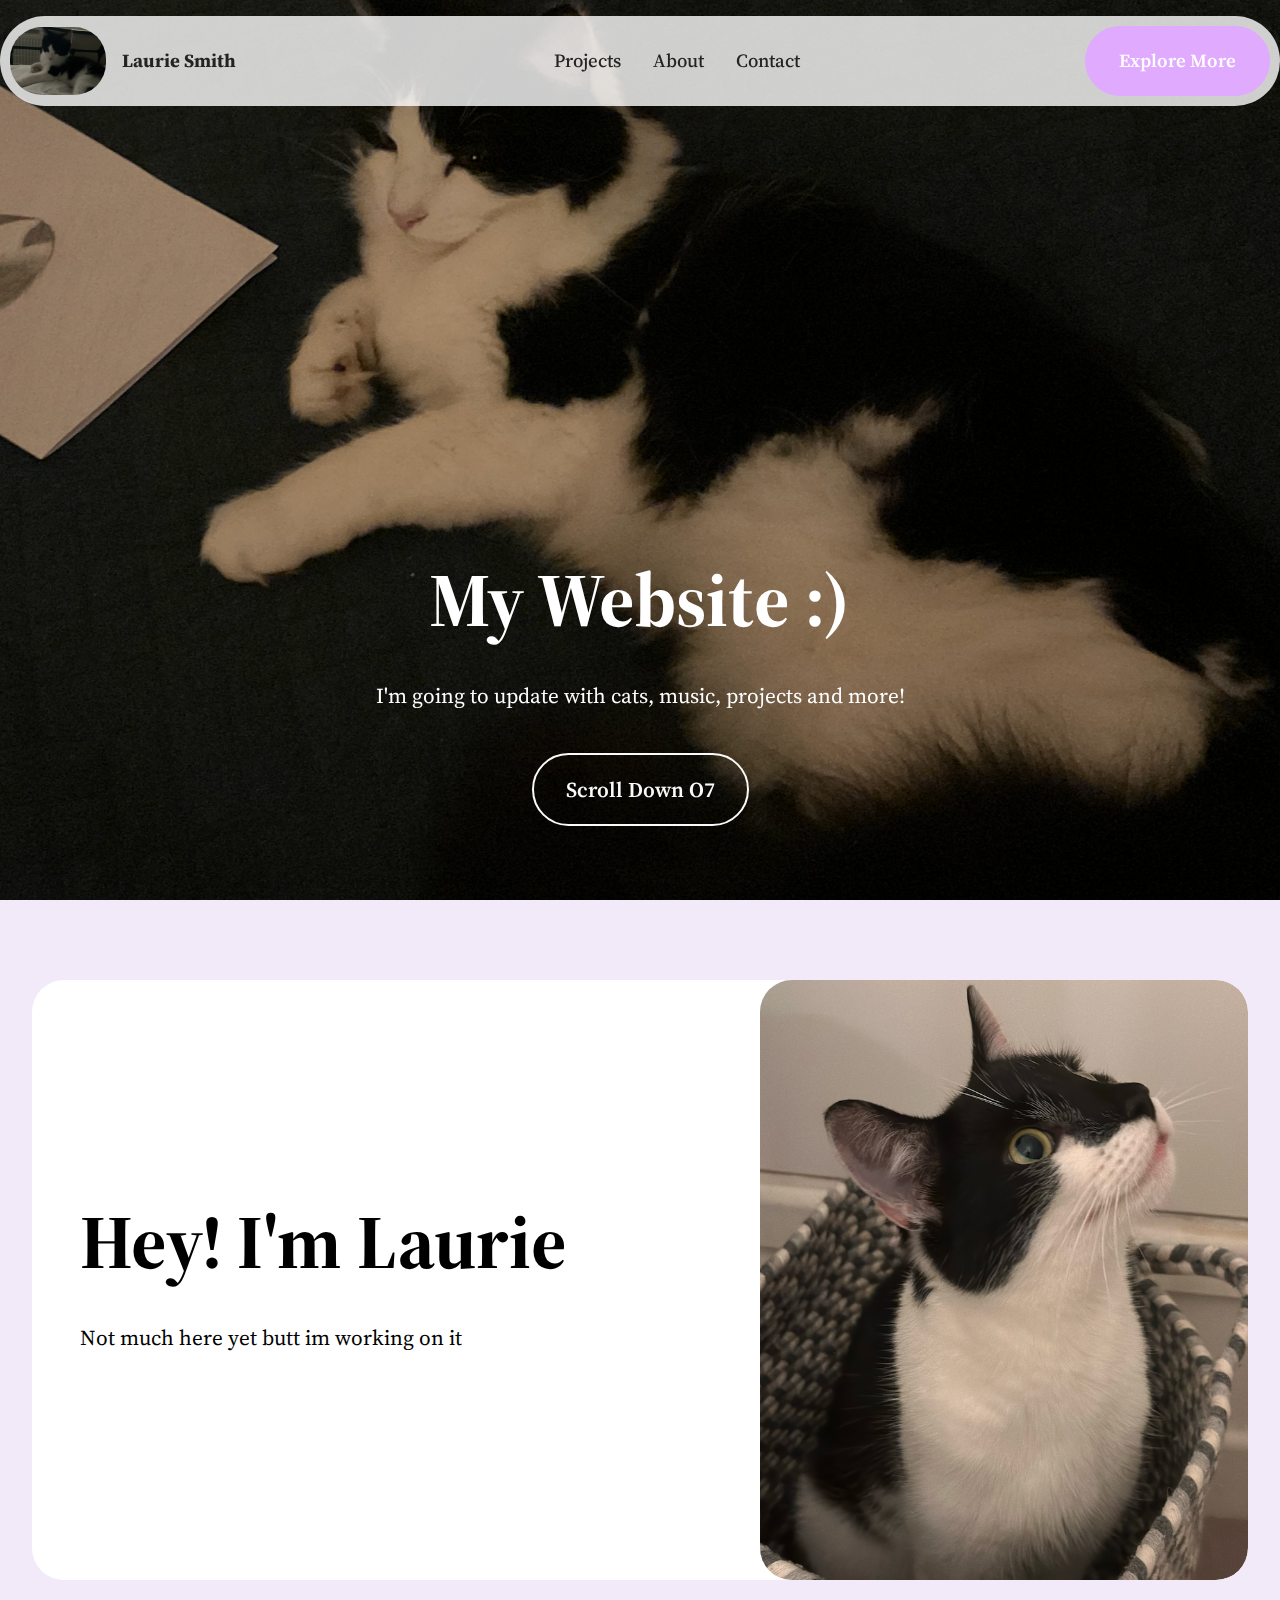
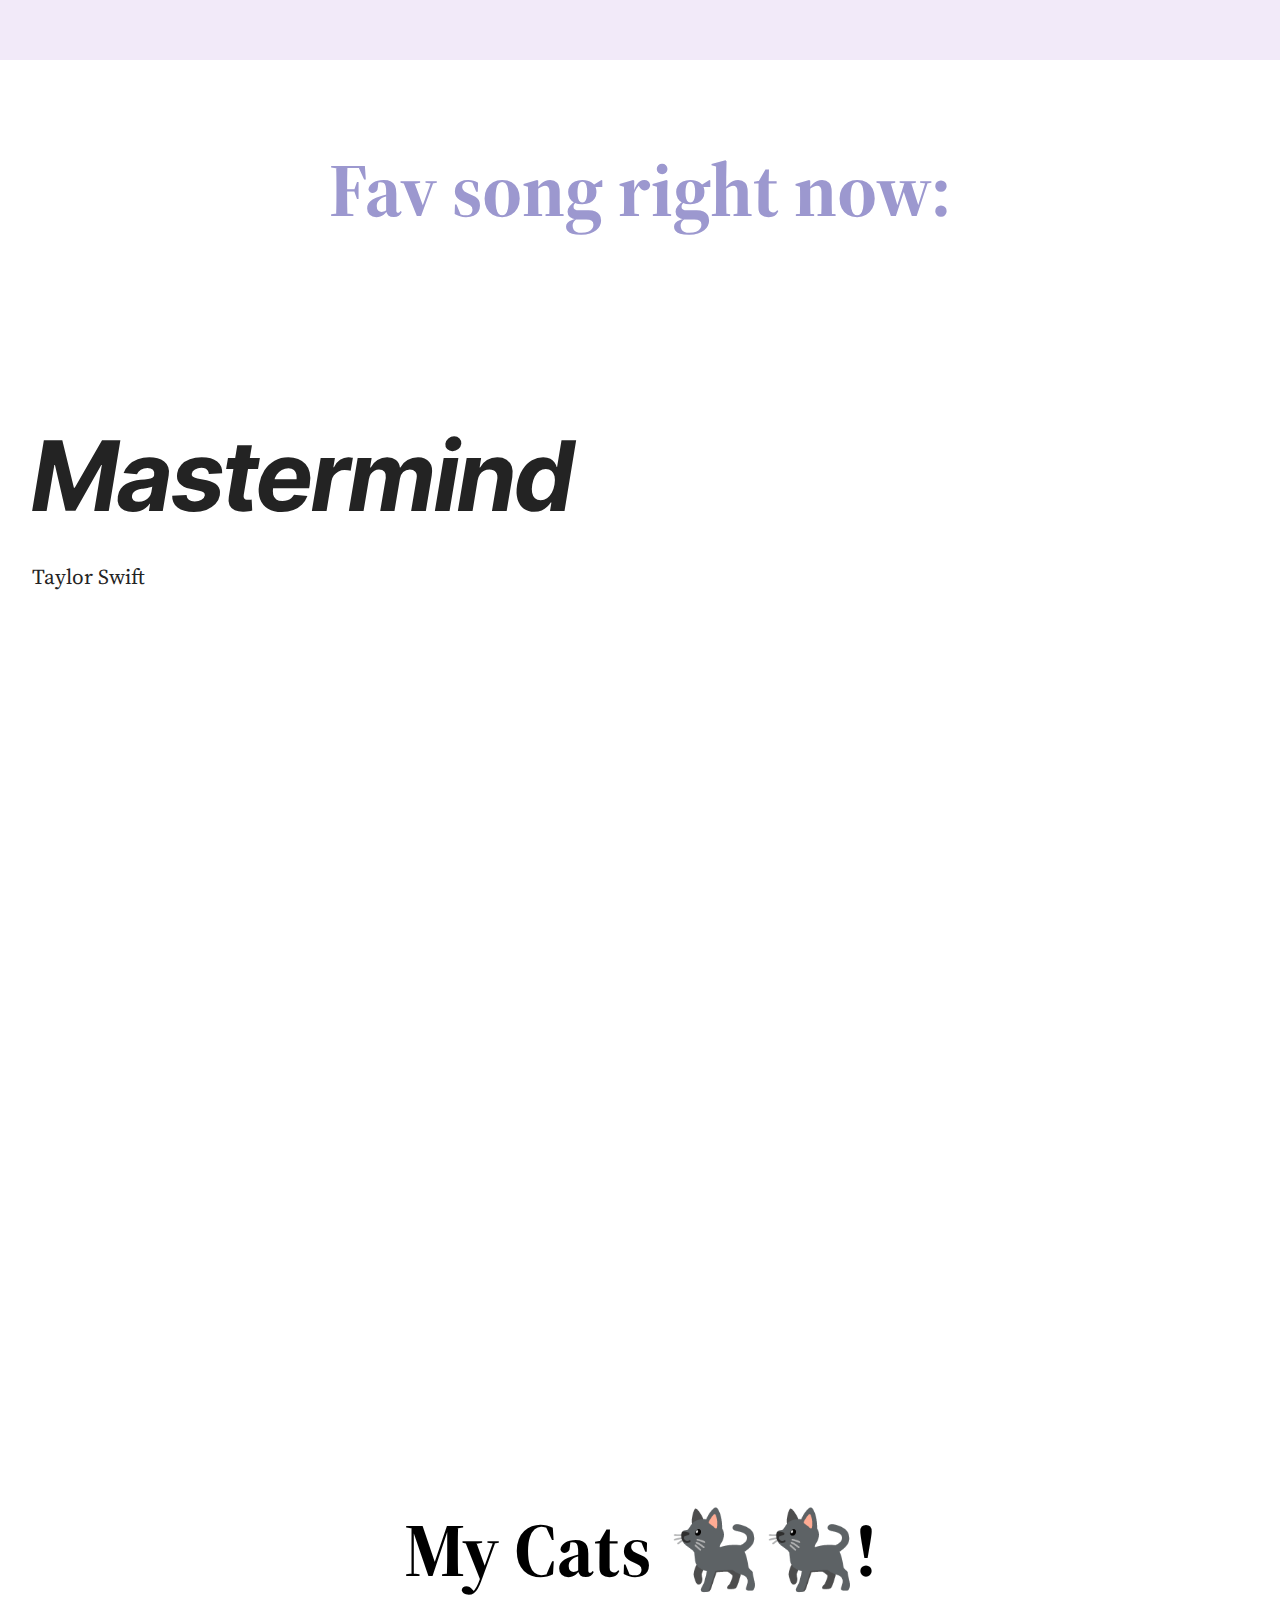
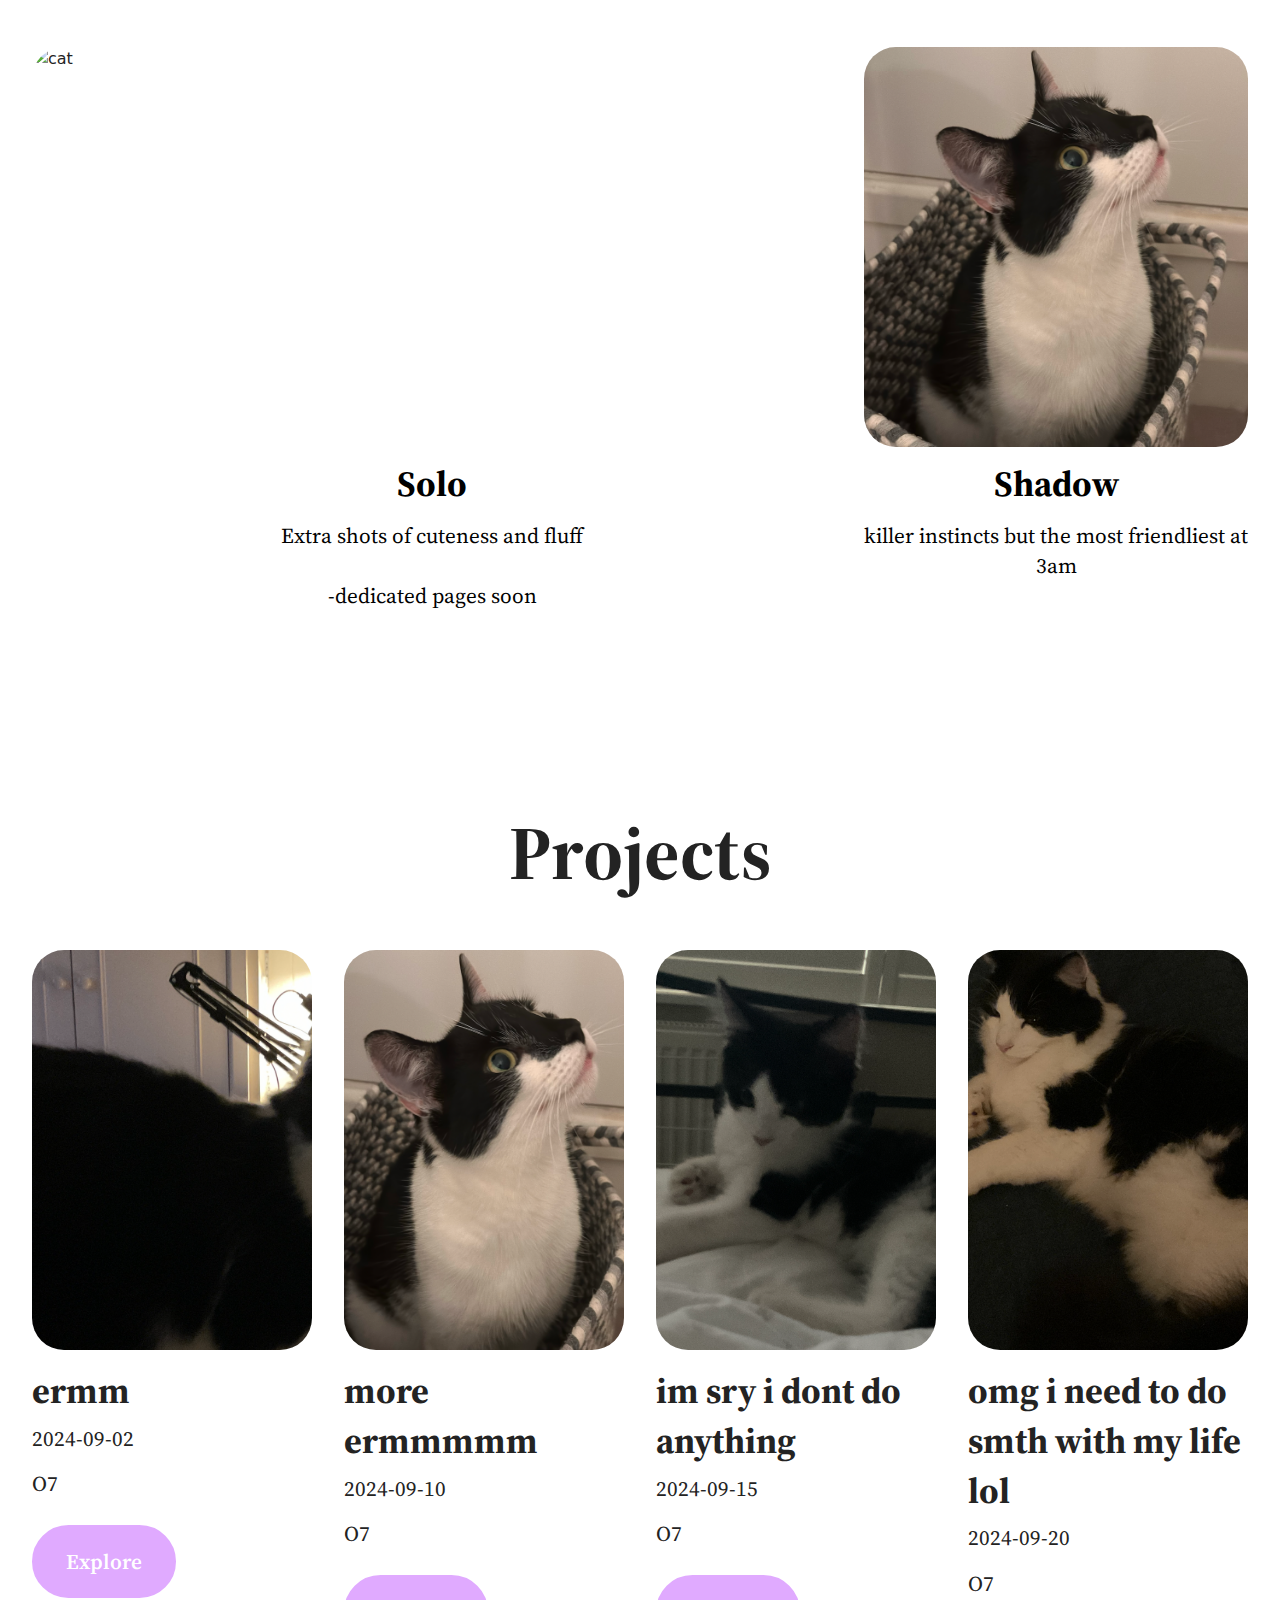
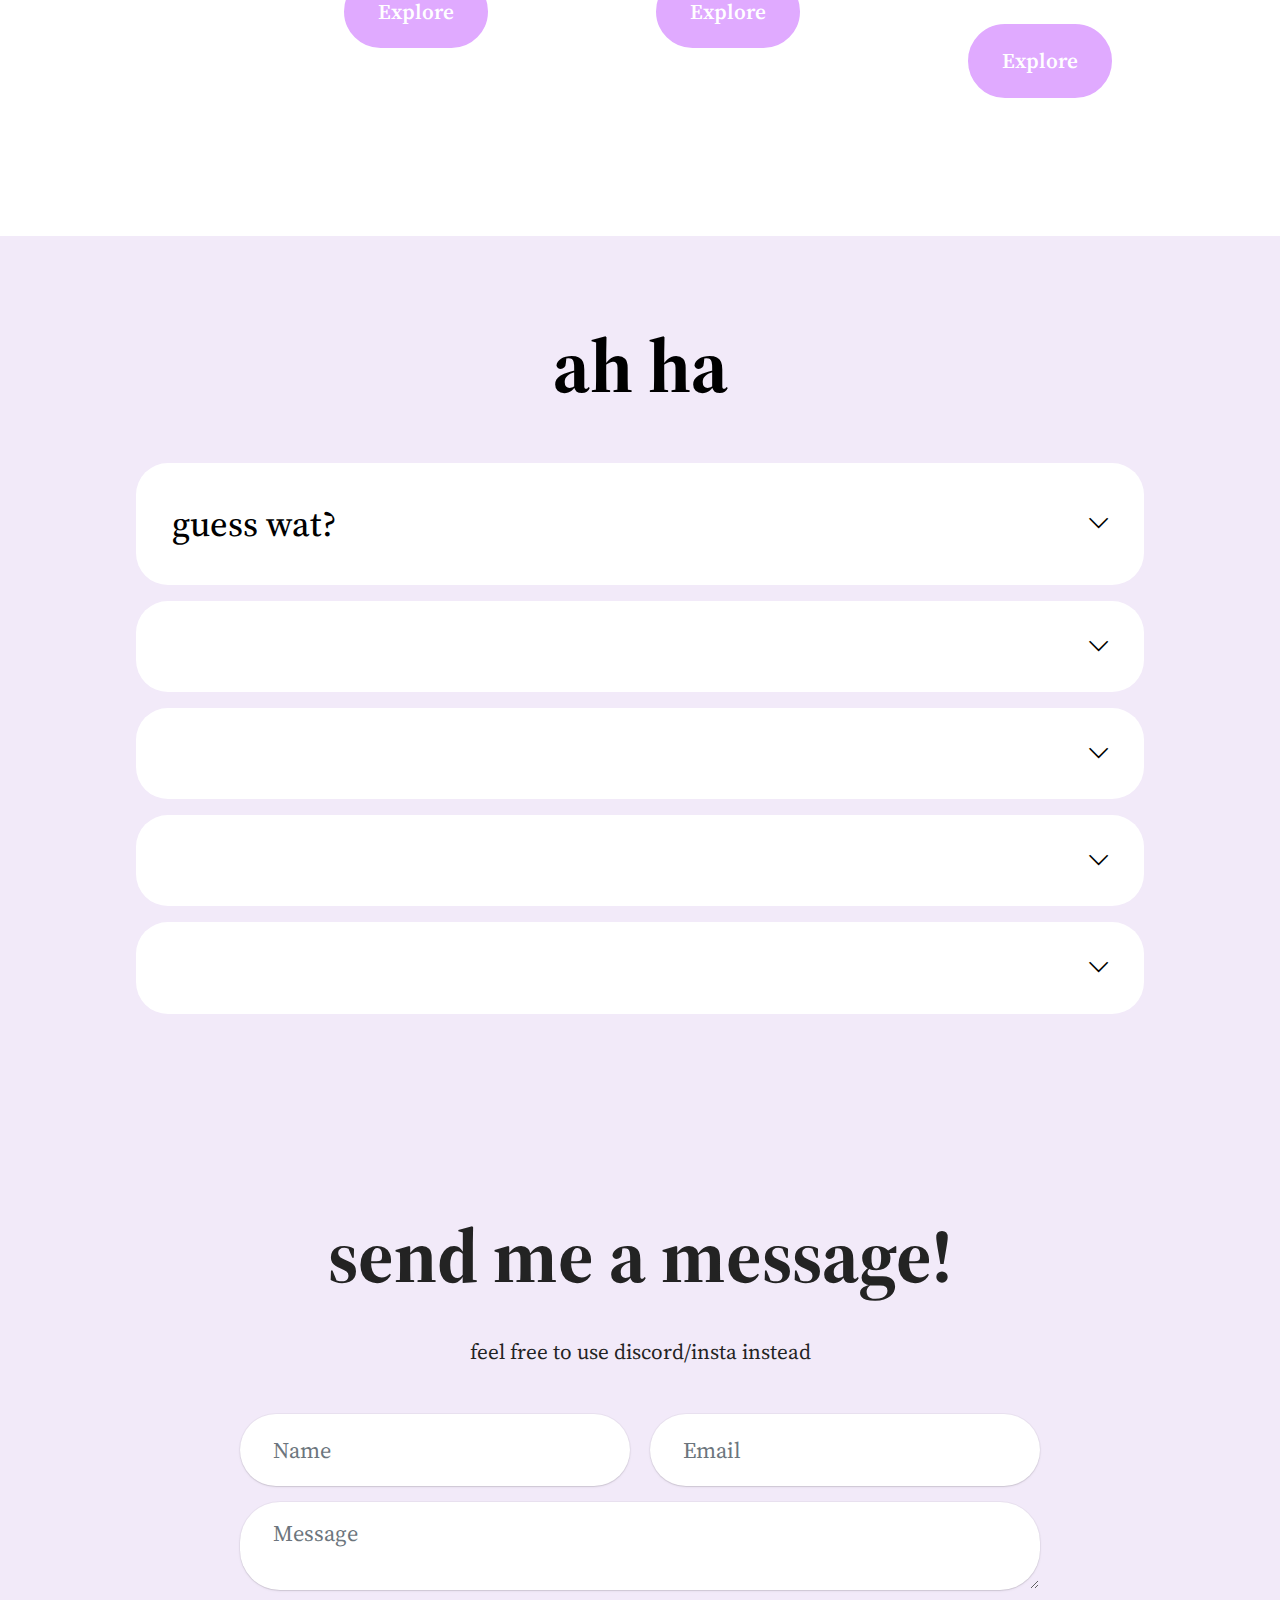
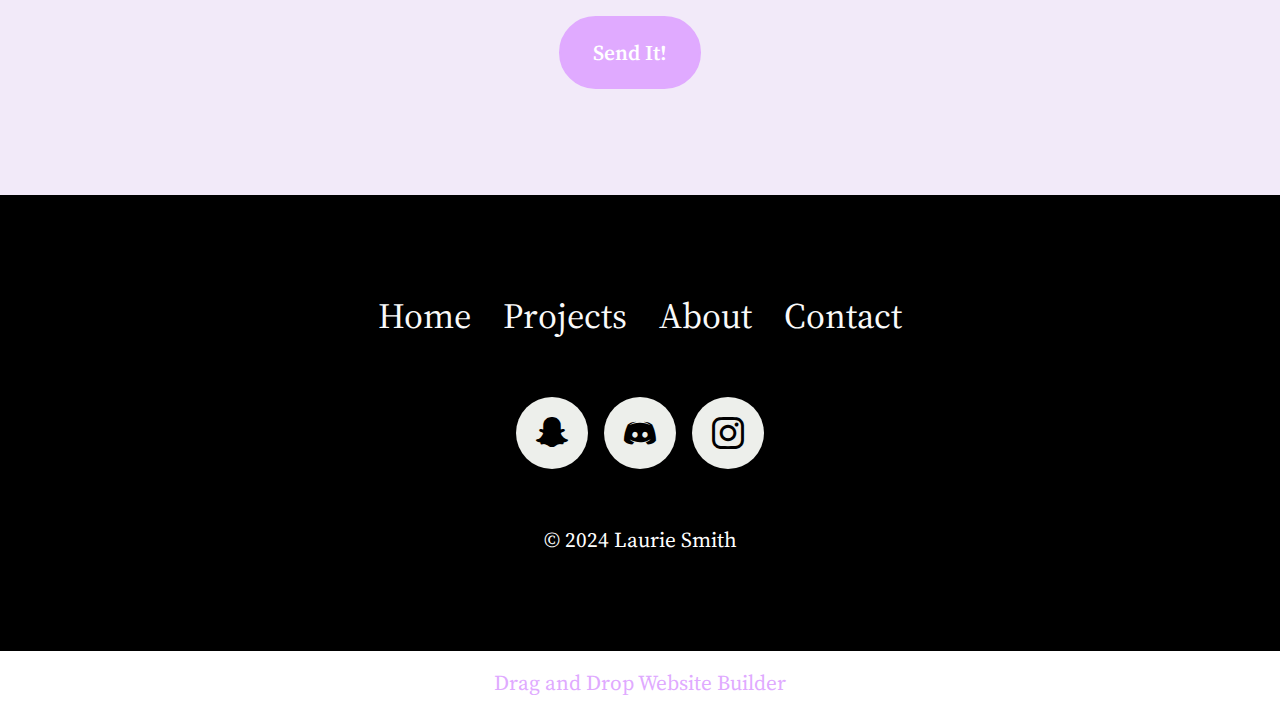
==== index.html @ 3f8c95f8 "Add files via upload" ====
<!DOCTYPE html>
<html  >
<head>
  <!-- Site made with Mobirise Website Builder v5.9.18, https://mobirise.com -->
  <meta charset="UTF-8">
  <meta http-equiv="X-UA-Compatible" content="IE=edge">
  <meta name="generator" content="Mobirise v5.9.18, mobirise.com">
  <meta name="viewport" content="width=device-width, initial-scale=1, minimum-scale=1">
  <link rel="shortcut icon" href="assets/images/screenshot-2024-09-02-at-10.41.51pm.png" type="image/x-icon">
  <meta name="description" content="Hiii!! Idk why i have a website :D">
  
  
  <title>Laurie's website</title>
  <link rel="stylesheet" href="assets/web/assets/mobirise-icons2/mobirise2.css">
  <link rel="stylesheet" href="assets/bootstrap/css/bootstrap.min.css">
  <link rel="stylesheet" href="assets/bootstrap/css/bootstrap-grid.min.css">
  <link rel="stylesheet" href="assets/bootstrap/css/bootstrap-reboot.min.css">
  <link rel="stylesheet" href="assets/parallax/jarallax.css">
  <link rel="stylesheet" href="assets/dropdown/css/style.css">
  <link rel="stylesheet" href="assets/socicon/css/styles.css">
  <link rel="stylesheet" href="assets/theme/css/style.css">
  <link rel="preload" href="https://fonts.googleapis.com/css2?family=Inter+Tight:wght@400;700&display=swap&display=swap" as="style" onload="this.onload=null;this.rel='stylesheet'">
  <noscript><link rel="stylesheet" href="https://fonts.googleapis.com/css2?family=Inter+Tight:wght@400;700&display=swap&display=swap"></noscript>
  <link rel="preload" href="https://fonts.googleapis.com/css2?family=Source+Serif+4:wght@400;700&display=swap&display=swap" as="style" onload="this.onload=null;this.rel='stylesheet'">
  <noscript><link rel="stylesheet" href="https://fonts.googleapis.com/css2?family=Source+Serif+4:wght@400;700&display=swap&display=swap"></noscript>
  <link rel="preload" as="style" href="assets/mobirise/css/mbr-additional.css?v=uh73JW"><link rel="stylesheet" href="assets/mobirise/css/mbr-additional.css?v=uh73JW" type="text/css">

  
  
  
</head>
<body>
  
  <section data-bs-version="5.1" class="menu menu2 cid-unfj7fH74K" once="menu" id="menu-5-unfj7fH74K">
	

	<nav class="navbar navbar-dropdown navbar-fixed-top navbar-expand-lg">
		<div class="container">
			<div class="navbar-brand">
				<span class="navbar-logo">
					<a href="page1.html#header17-7">
						<img src="assets/images/screenshot-2024-09-02-at-10.41.51pm.png" alt="cat" style="height: 4.3rem;">
					</a>
				</span>
				<span class="navbar-caption-wrap"><a class="navbar-caption text-black display-4" href="https://mobiri.se">Laurie Smith</a></span>
			</div>
			<button class="navbar-toggler" type="button" data-toggle="collapse" data-bs-toggle="collapse" data-target="#navbarSupportedContent" data-bs-target="#navbarSupportedContent" aria-controls="navbarNavAltMarkup" aria-expanded="false" aria-label="Toggle navigation">
				<div class="hamburger">
					<span></span>
					<span></span>
					<span></span>
					<span></span>
				</div>
			</button>
			<div class="collapse navbar-collapse" id="navbarSupportedContent">
				<ul class="navbar-nav nav-dropdown" data-app-modern-menu="true"><li class="nav-item">
						<a class="nav-link link text-black text-primary display-4" href="html.html#news-1-unfj7fL94a">Projects</a>
					</li>
					<li class="nav-item">
						<a class="nav-link link text-black text-primary display-4" href="html.html#about-me-5-unfj7fI2G8" aria-expanded="false">About</a>
					</li>
					<li class="nav-item">
						<a class="nav-link link text-black text-primary display-4" href="index.html#bottom">Contact</a>
					</li></ul>
				
				<div class="navbar-buttons mbr-section-btn"><a class="btn btn-primary display-4" href="page1.html#header17-7">Explore More</a></div>
			</div>
		</div>
	</nav>
</section>

<section data-bs-version="5.1" class="header16 cid-unfj7fI9tt mbr-fullscreen mbr-parallax-background" id="hero-17-unfj7fI9tt">
  
  
  <div class="container-fluid">
    <div class="row">
      <div class="content-wrap col-12 col-md-12">
        <h1 class="mbr-section-title mbr-fonts-style mbr-white mb-4 display-2">
          <strong>My Website :)</strong></h1>
        
        <p class="mbr-fonts-style mbr-text mbr-white mb-4 display-7">I'm going to update with cats, music, projects and more!</p>
        <div class="mbr-section-btn"><a class="btn btn-white-outline display-7" href="page1.html#article05-8">Scroll Down O7</a></div>
      </div>
    </div>
  </div>
</section>

<section data-bs-version="5.1" class="article05 cid-unfj7fI2G8" id="about-me-5-unfj7fI2G8">
  

  
  

  <div class="container">
    <div class="row justify-content-center align-items-center">
      <div class="col-12">
        <div class="card-wrapper">
          <div class="row">
            <div class="col-12 col-md-12 col-lg-5 image-wrapper">
              <img class="w-100" src="assets/images/screenshot-2024-09-02-at-10.40.32pm.png" alt="Mobirise Website Builder">
            </div>
            <div class="col-12 col-lg col-md-12">
              <div class="text-wrapper align-left">
                <h1 class="mbr-section-title mbr-fonts-style mb-4 display-2">
                  <strong>Hey! I'm Laurie</strong></h1>
                <p class="mbr-text mbr-fonts-style mb-3 display-7">Not much here yet butt im working on it</p>
                <p class="mbr-text mbr-fonts-style mb-3 display-7"></p>
                <p class="mbr-text mbr-fonts-style display-7"></p>
                
              </div>
            </div>
          </div>
        </div>
      </div>
    </div>
  </div>
</section>

<section data-bs-version="5.1" class="article14 cid-unfj7fIH6F" id="generic-text-10-unfj7fIH6F">
    
    <div class="container">
        <div class="row justify-content-center">
            <div class="col-md-12 col-lg-10">
                <h3 class="mbr-section-title mbr-fonts-style display-2"><strong>Fav song right now:</strong></h3>
                
            </div>
        </div>
    </div>
</section>

<section data-bs-version="5.1" class="video04 cid-unfwQkBAGP" id="video04-5">
    
    
    <div class="container-fluid">
        <div class="mbr-section-head mb-5">
            <h4 class="mbr-section-title mbr-fonts-style mb-0 mt-0 display-1">
                <strong><em>Mastermind</em></strong></h4>
            <h5 class="mbr-section-subtitle mbr-fonts-style mt-4 display-7">Taylor Swift</h5>
        </div>
        <div class="row justify-content-center">
            <div class="col-12 col-md-12 video-block">
                <div class="video-wrapper"><iframe class="mbr-embedded-video" src="https://www.youtube.com/embed/FCWSV1tIM0M?rel=0&amp;amp;mute=1&amp;showinfo=0&amp;autoplay=1&amp;loop=1&amp;playlist=FCWSV1tIM0M" width="1280" height="720" frameborder="0" allowfullscreen></iframe></div>
                
            </div>
        </div>
    </div>
</section>

<section data-bs-version="5.1" class="features12 cid-unfj7fJAjg" id="features-12-unfj7fJAjg">
    
    
    <div class="container">
        <div class="row justify-content-center">
            <div class="col-12 content-head">
                <div class="mbr-section-head mb-5">
                    <h4 class="mbr-section-title mbr-fonts-style align-center mb-0 display-2">
                        <strong>My Cats 🐈‍⬛🐈‍⬛!</strong></h4>
                    
                </div>
            </div>
        </div>
        <div class="row">
            
            <div class="item features-image col-12 col-md-6 col-lg-8 active">
                <div class="item-wrapper">
                    <div class="item-img mb-3 img-big">
                        <img src="assets/images/screenshot-2024-09-02-at-10.41.38pm.png" alt="cat" title="" data-slide-to="0" data-bs-slide-to="0">
                    </div>
                    <div class="item-content align-center">
                        
                        <h6 class="item-subtitle mbr-fonts-style mb-0 display-5">
                            <strong>Solo</strong></h6>
                        <p class="mbr-text mbr-fonts-style mb-3 mt-3 display-7">Extra shots of cuteness and fluff<br><br>-dedicated pages soon</p>
                        
                    </div>
                </div>
            </div><div class="item features-image col-12 col-md-6 col-lg-4">
                <div class="item-wrapper">
                    <div class="item-img mb-3">
                        <img src="assets/images/screenshot-2024-09-02-at-10.40.32pm.png" alt="solo" title="" data-slide-to="1" data-bs-slide-to="1">
                    </div>
                    <div class="item-content align-center">
                        
                        <h6 class="item-subtitle mbr-fonts-style mb-0 display-5">
                            <strong>Shadow</strong></h6>
                        <p class="mbr-text mbr-fonts-style mb-3 mt-3 display-7">killer instincts but the most friendliest at 3am</p>
                        
                    </div>
                </div>
            </div>
        </div>
    </div>
</section>

<section data-bs-version="5.1" class="features03 cid-unfj7fL94a" id="news-1-unfj7fL94a">
  
  
  <div class="container-fluid">
    <div class="row justify-content-center mb-5">
      <div class="col-12 content-head">
        <div class="mbr-section-head">
          <h4 class="mbr-section-title mbr-fonts-style align-center mb-0 display-2">
            <strong>Projects</strong></h4>
          
        </div>
      </div>
    </div>
    <div class="row">
      <div class="item features-image col-12 col-md-6 col-lg-3 active">
        <div class="item-wrapper">
          <div class="item-img mb-3">
            <img src="assets/images/screenshot-2024-09-02-at-10.42.02pm.png" alt="Mobirise Website Builder" title="">
          </div>
          <div class="item-content align-left">
            <h5 class="item-title mbr-fonts-style mt-0 mb-2 display-5">
              <strong>ermm</strong></h5>
            <p class="mbr-text mbr-fonts-style mb-3 display-7">2024-09-02</p>
            <p class="mbr-text mbr-fonts-style mb-3 display-7">O7</p>
            <div class="mbr-section-btn item-footer">
              <a href="" class="btn item-btn btn-primary display-7">Explore</a>
            </div>
          </div>
        </div>
      </div>
      <div class="item features-image col-12 col-md-6 col-lg-3">
        <div class="item-wrapper">
          <div class="item-img mb-3">
            <img src="assets/images/screenshot-2024-09-02-at-10.40.32pm.png" alt="Mobirise Website Builder" title="" data-slide-to="1" data-bs-slide-to="1">
          </div>
          <div class="item-content align-left">
            <h5 class="item-title mbr-fonts-style mb-2 mt-0 display-5">
              <strong>more ermmmmm</strong></h5>
            <p class="mbr-text mbr-fonts-style mb-3 display-7">2024-09-10</p>
            <p class="mbr-text mbr-fonts-style mb-3 display-7">O7</p>
            <div class="mbr-section-btn item-footer">
              <a href="" class="btn item-btn btn-primary display-7">Explore</a>
            </div>
          </div>
        </div>
      </div>
      <div class="item features-image col-12 col-md-6 col-lg-3">
        <div class="item-wrapper">
          <div class="item-img mb-3">
            <img src="assets/images/screenshot-2024-09-02-at-10.41.51pm.png" alt="Mobirise Website Builder" title="" data-slide-to="2" data-bs-slide-to="2">
          </div>
          <div class="item-content align-left">
            <h5 class="item-title mbr-fonts-style mb-2 mt-0 display-5">
              <strong>im sry i dont do anything</strong></h5>
            <p class="mbr-text mbr-fonts-style mb-3 display-7">2024-09-15</p>
            <p class="mbr-text mbr-fonts-style mb-3 display-7">O7</p>
            <div class="mbr-section-btn item-footer">
              <a href="" class="btn item-btn btn-primary display-7">Explore</a>
            </div>
          </div>
        </div>
      </div>
      <div class="item features-image col-12 col-md-6 col-lg-3">
        <div class="item-wrapper">
          <div class="item-img mb-3">
            <img src="assets/images/screenshot-2024-09-02-at-10.42.17pm.png" alt="Mobirise Website Builder" title="" data-slide-to="2" data-bs-slide-to="2">
          </div>
          <div class="item-content align-left">
            <h5 class="item-title mbr-fonts-style mb-2 mt-0 display-5">
              <strong>omg i need to do smth with my life lol</strong></h5>
            <p class="mbr-text mbr-fonts-style mb-3 display-7">2024-09-20</p>
            <p class="mbr-text mbr-fonts-style mb-3 display-7">O7</p>
            <div class="mbr-section-btn item-footer">
              <a href="" class="btn item-btn btn-primary display-7">Explore</a>
            </div>
          </div>
        </div>
      </div>
    </div>
  </div>
</section>

<section data-bs-version="5.1" class="list1 cid-unfj7fLIky" id="faq-1-unfj7fLIky">
    
    
    <div class="container">
        <div class="row justify-content-center">
            <div class="col-12 col-md-12 col-lg-10 m-auto">
                <div class="content">
                    <div class="row justify-content-center mb-5">
                        <div class="col-12 content-head">
                            <div class="mbr-section-head">
                                <h4 class="mbr-section-title mbr-fonts-style align-center mb-0 display-2"><strong>ah ha</strong></h4>
                                
                            </div>
                        </div>
                    </div>
                    <div id="bootstrap-accordion_7" class="panel-group accordionStyles accordion" role="tablist" aria-multiselectable="true">
                        <div class="card">
                            <div class="card-header" role="tab" id="headingOne">
                                <a role="button" class="panel-title collapsed" data-toggle="collapse" data-bs-toggle="collapse" data-core="" href="#collapse1_7" aria-expanded="false" aria-controls="collapse1">
                                    <h6 class="panel-title-edit mbr-semibold mbr-fonts-style mb-0 display-5">guess wat?</h6>
                                    <span class="sign mbr-iconfont mobi-mbri-arrow-down"></span>
                                </a>
                            </div>
                            <div id="collapse1_7" class="panel-collapse noScroll collapse" role="tabpanel" aria-labelledby="headingOne" data-parent="#accordion" data-bs-parent="#bootstrap-accordion_7">
                                <div class="panel-body">
                                    <p class="mbr-fonts-style panel-text display-7">Cats</p>
                                </div>
                            </div>
                        </div>
                        <div class="card">
                            <div class="card-header" role="tab" id="headingOne">
                                <a role="button" class="panel-title collapsed" data-toggle="collapse" data-bs-toggle="collapse" data-core="" href="#collapse2_7" aria-expanded="false" aria-controls="collapse2">
                                    <h6 class="panel-title-edit mbr-semibold mbr-fonts-style mb-0 display-5"></h6>
                                    <span class="sign mbr-iconfont mobi-mbri-arrow-down"></span>
                                </a>
                            </div>
                            <div id="collapse2_7" class="panel-collapse noScroll collapse" role="tabpanel" aria-labelledby="headingOne" data-parent="#accordion" data-bs-parent="#bootstrap-accordion_7">
                                <div class="panel-body">
                                    <p class="mbr-fonts-style panel-text display-7">Slide into my DMs, let’s create magic!</p>
                                </div>
                            </div>
                        </div>
                        <div class="card">
                            <div class="card-header" role="tab" id="headingOne">
                                <a role="button" class="panel-title collapsed" data-toggle="collapse" data-bs-toggle="collapse" data-core="" href="#collapse3_7" aria-expanded="false" aria-controls="collapse3">
                                    <h6 class="panel-title-edit mbr-semibold mbr-fonts-style mb-0 display-5"></h6>
                                    <span class="sign mbr-iconfont mobi-mbri-arrow-down"></span>
                                </a>
                            </div>
                            <div id="collapse3_7" class="panel-collapse noScroll collapse" role="tabpanel" aria-labelledby="headingOne" data-parent="#accordion" data-bs-parent="#bootstrap-accordion_7">
                                <div class="panel-body">
                                    <p class="mbr-fonts-style panel-text display-7"></p>
                                </div>
                            </div>
                        </div>
                        <div class="card">
                            <div class="card-header" role="tab" id="headingOne">
                                <a role="button" class="panel-title collapsed" data-toggle="collapse" data-bs-toggle="collapse" data-core="" href="#collapse4_7" aria-expanded="false" aria-controls="collapse4">
                                    <h6 class="panel-title-edit mbr-semibold mbr-fonts-style mb-0 display-5"></h6>
                                    <span class="sign mbr-iconfont mobi-mbri-arrow-down"></span>
                                </a>
                            </div>
                            <div id="collapse4_7" class="panel-collapse noScroll collapse" role="tabpanel" aria-labelledby="headingOne" data-parent="#accordion" data-bs-parent="#bootstrap-accordion_7">
                                <div class="panel-body">
                                    <p class="mbr-fonts-style panel-text display-7"></p>
                                </div>
                            </div>
                        </div>
                        <div class="card">
                            <div class="card-header" role="tab" id="headingOne">
                                <a role="button" class="panel-title collapsed" data-toggle="collapse" data-bs-toggle="collapse" data-core="" href="#collapse5_7" aria-expanded="false" aria-controls="collapse5">
                                    <h6 class="panel-title-edit mbr-semibold mbr-fonts-style mb-0 display-5"></h6>
                                    <span class="sign mbr-iconfont mobi-mbri-arrow-down"></span>
                                </a>
                            </div>
                            <div id="collapse5_7" class="panel-collapse noScroll collapse" role="tabpanel" aria-labelledby="headingOne" data-parent="#accordion" data-bs-parent="#bootstrap-accordion_7">
                                <div class="panel-body">
                                    <p class="mbr-fonts-style panel-text display-7"></p>
                                </div>
                            </div>
                        </div>
                        
                    </div>
                </div>
            </div>
        </div>
    </div>
</section>

<section data-bs-version="5.1" class="form5 cid-unfj7fMmMr" id="contact-form-2-unfj7fMmMr">
    
    
    <div class="container">
        <div class="row justify-content-center">
            <div class="col-12 content-head">
                <div class="mbr-section-head mb-5">
                    <h3 class="mbr-section-title mbr-fonts-style align-center mb-0 display-2">
                        <strong>send me a message!</strong>
                    </h3>
                    <h4 class="mbr-section-subtitle mbr-fonts-style align-center mb-0 mt-4 display-7">feel free to use discord/insta instead</h4>
                </div>
            </div>
        </div>
        <div class="row justify-content-center">
            <div class="col-lg-8 mx-auto mbr-form" data-form-type="formoid">
                <form action="https://mobirise.eu/" method="POST" class="mbr-form form-with-styler" data-form-title="Form Name"><input type="hidden" name="email" data-form-email="true" value="BVPRe1CaQVojqLypMw/MRhRny5k8sdJzig53Iqlrc9gw17DnPs/7GjWKTM7BIbAaiiutT5nLBKPazT7ccJym25lz4OXerRNWjNXzS3o+Pes7BU2mIBi3fwhgRlq3CFx1">
                    <div class="row">
                        <div hidden="hidden" data-form-alert="" class="alert alert-success col-12">I'll be in touch! :D</div>
                        <div hidden="hidden" data-form-alert-danger="" class="alert alert-danger col-12">
                            Oops...! some problem!
                        </div>
                    </div>
                    <div class="dragArea row">
                        <div class="col-md col-sm-12 form-group mb-3" data-for="name">
                            <input type="text" name="name" placeholder="Name" data-form-field="name" class="form-control" value="" id="name-contact-form-2-unfj7fMmMr">
                        </div>
                        <div class="col-md col-sm-12 form-group mb-3" data-for="email">
                            <input type="email" name="email" placeholder="Email" data-form-field="email" class="form-control" value="" id="email-contact-form-2-unfj7fMmMr">
                        </div>
                        <div class="col-12 form-group mb-3" data-for="textarea">
                            <textarea name="textarea" placeholder="Message" data-form-field="textarea" class="form-control" id="textarea-contact-form-2-unfj7fMmMr"></textarea>
                        </div>
                        <div class="col-lg-12 col-md-12 col-sm-12 align-center mbr-section-btn">
                            <button type="submit" class="btn btn-primary display-7">Send It!</button>
                        </div>
                    </div>
                </form>
            </div>
        </div>
    </div>
</section>

<section data-bs-version="5.1" class="footer3 cid-unfj7fMDYN" once="footers" id="footer-3-unfj7fMDYN">

        

    

    <div class="container">
        <div class="row">
            <div class="row-links">
                <ul class="header-menu">
                  
                  
                  
                  
                <li class="header-menu-item mbr-fonts-style display-5">
                    <a href="index.html#top" class="text-white text-primary">Home</a>
                  </li><li class="header-menu-item mbr-fonts-style display-5">
                    <a href="index.html#news-1-unfj7fL94a" class="text-white text-primary">Projects</a>
                  </li><li class="header-menu-item mbr-fonts-style display-5">
                    <a href="index.html#about-me-5-unfj7fI2G8" class="text-white text-primary">About</a>
                  </li><li class="header-menu-item mbr-fonts-style display-5">
                    <a href="index.html#contact-form-2-unfj7fMmMr" class="text-white text-primary">Contact</a>
                  </li></ul>
              </div>

            <div class="col-12 mt-4">
                <div class="social-row">
                    <div class="soc-item">
                        <a href="https://snapchat.com/t/xabh7Qde" target="_blank">
                            <span class="mbr-iconfont display-7 socicon-snapchat socicon"></span>
                        </a>
                    </div>
                    <div class="soc-item">
                        <a href="https://discord.gg/ExnuP89P" target="_blank">
                            <span class="mbr-iconfont socicon-discord socicon"></span>
                        </a>
                    </div>
                    <div class="soc-item">
                        <a href="https://www.instagram.com/lauriesmith_17?igsh=MTIyZndjMWRma2o5aA%3D%3D&utm_source=qr" target="_blank">
                            <span class="mbr-iconfont socicon-instagram socicon"></span>
                        </a>
                    </div>
                    
                    
                </div>
            </div>
            <div class="col-12 mt-5">
                <p class="mbr-fonts-style copyright display-7">© 2024 Laurie Smith</p>
            </div>
        </div>
    </div>
</section><section class="display-7" style="padding: 0;align-items: center;justify-content: center;flex-wrap: wrap;    align-content: center;display: flex;position: relative;height: 4rem;"><a href="https://mobiri.se/3407869" style="flex: 1 1;height: 4rem;position: absolute;width: 100%;z-index: 1;"><img alt="" style="height: 4rem;" src="[data-uri]"></a><p style="margin: 0;text-align: center;" class="display-7">&#8204;</p><a style="z-index:1" href="https://mobirise.com/drag-drop-website-builder.html">Drag and Drop Website Builder</a></section><script src="assets/bootstrap/js/bootstrap.bundle.min.js"></script>  <script src="assets/parallax/jarallax.js"></script>  <script src="assets/smoothscroll/smooth-scroll.js"></script>  <script src="assets/ytplayer/index.js"></script>  <script src="assets/dropdown/js/navbar-dropdown.js"></script>  <script src="assets/mbr-switch-arrow/mbr-switch-arrow.js"></script>  <script src="assets/theme/js/script.js"></script>  <script src="assets/formoid/formoid.min.js"></script>  
  
  
</body>
</html>
---- assets/web/assets/mobirise-icons2/mobirise2.css ----
@font-face {
  font-family: 'Moririse2';
  font-display: swap;
  src:  url('mobirise2.eot?f2bix4');
  src:  url('mobirise2.eot?f2bix4#iefix') format('embedded-opentype'),
    url('mobirise2.ttf?f2bix4') format('truetype'),
    url('mobirise2.woff?f2bix4') format('woff'),
    url('mobirise2.svg?f2bix4#mobirise2') format('svg');
  font-weight: normal;
  font-style: normal;
}

[class^="mobi-"], [class*=" mobi-"] {
  /* use !important to prevent issues with browser extensions that change fonts */
  font-family: 'Moririse2' !important;
  speak: none;
  font-style: normal;
  font-weight: normal;
  font-variant: normal;
  text-transform: none;
  line-height: 1;

  /* Better Font Rendering =========== */
  -webkit-font-smoothing: antialiased;
  -moz-osx-font-smoothing: grayscale;
}

.mobi-mbri-add-submenu:before {
  content: "\e900";
}
.mobi-mbri-alert:before {
  content: "\e901";
}
.mobi-mbri-align-center:before {
  content: "\e902";
}
.mobi-mbri-align-justify:before {
  content: "\e903";
}
.mobi-mbri-align-left:before {
  content: "\e904";
}
.mobi-mbri-align-right:before {
  content: "\e905";
}
.mobi-mbri-android:before {
  content: "\e906";
}
.mobi-mbri-apple:before {
  content: "\e907";
}
.mobi-mbri-arrow-down:before {
  content: "\e908";
}
.mobi-mbri-arrow-next:before {
  content: "\e909";
}
.mobi-mbri-arrow-prev:before {
  content: "\e90a";
}
.mobi-mbri-arrow-up:before {
  content: "\e90b";
}
.mobi-mbri-bold:before {
  content: "\e90c";
}
.mobi-mbri-bookmark:before {
  content: "\e90d";
}
.mobi-mbri-bootstrap:before {
  content: "\e90e";
}
.mobi-mbri-briefcase:before {
  content: "\e90f";
}
.mobi-mbri-browse:before {
  content: "\e910";
}
.mobi-mbri-bulleted-list:before {
  content: "\e911";
}
.mobi-mbri-calendar:before {
  content: "\e912";
}
.mobi-mbri-camera:before {
  content: "\e913";
}
.mobi-mbri-cart-add:before {
  content: "\e914";
}
.mobi-mbri-cart-full:before {
  content: "\e915";
}
.mobi-mbri-cash:before {
  content: "\e916";
}
.mobi-mbri-change-style:before {
  content: "\e917";
}
.mobi-mbri-chat:before {
  content: "\e918";
}
.mobi-mbri-clock:before {
  content: "\e919";
}
.mobi-mbri-close:before {
  content: "\e91a";
}
.mobi-mbri-cloud:before {
  content: "\e91b";
}
.mobi-mbri-code:before {
  content: "\e91c";
}
.mobi-mbri-contact-form:before {
  content: "\e91d";
}
.mobi-mbri-credit-card:before {
  content: "\e91e";
}
.mobi-mbri-cursor-click:before {
  content: "\e91f";
}
.mobi-mbri-cust-feedback:before {
  content: "\e920";
}
.mobi-mbri-database:before {
  content: "\e921";
}
.mobi-mbri-delivery:before {
  content: "\e922";
}
.mobi-mbri-desktop:before {
  content: "\e923";
}
.mobi-mbri-devices:before {
  content: "\e924";
}
.mobi-mbri-down:before {
  content: "\e925";
}
.mobi-mbri-download-2:before {
  content: "\e926";
}
.mobi-mbri-download:before {
  content: "\e927";
}
.mobi-mbri-drag-n-drop-2:before {
  content: "\e928";
}
.mobi-mbri-drag-n-drop:before {
  content: "\e929";
}
.mobi-mbri-edit-2:before {
  content: "\e92a";
}
.mobi-mbri-edit:before {
  content: "\e92b";
}
.mobi-mbri-error:before {
  content: "\e92c";
}
.mobi-mbri-extension:before {
  content: "\e92d";
}
.mobi-mbri-features:before {
  content: "\e92e";
}
.mobi-mbri-file:before {
  content: "\e92f";
}
.mobi-mbri-flag:before {
  content: "\e930";
}
.mobi-mbri-folder:before {
  content: "\e931";
}
.mobi-mbri-gift:before {
  content: "\e932";
}
.mobi-mbri-github:before {
  content: "\e933";
}
.mobi-mbri-globe-2:before {
  content: "\e934";
}
.mobi-mbri-globe:before {
  content: "\e935";
}
.mobi-mbri-growing-chart:before {
  content: "\e936";
}
.mobi-mbri-hearth:before {
  content: "\e937";
}
.mobi-mbri-help:before {
  content: "\e938";
}
.mobi-mbri-home:before {
  content: "\e939";
}
.mobi-mbri-hot-cup:before {
  content: "\e93a";
}
.mobi-mbri-idea:before {
  content: "\e93b";
}
.mobi-mbri-image-gallery:before {
  content: "\e93c";
}
.mobi-mbri-image-slider:before {
  content: "\e93d";
}
.mobi-mbri-info:before {
  content: "\e93e";
}
.mobi-mbri-italic:before {
  content: "\e93f";
}
.mobi-mbri-key:before {
  content: "\e940";
}
.mobi-mbri-laptop:before {
  content: "\e941";
}
.mobi-mbri-layers:before {
  content: "\e942";
}
.mobi-mbri-left-right:before {
  content: "\e943";
}
.mobi-mbri-left:before {
  content: "\e944";
}
.mobi-mbri-letter:before {
  content: "\e945";
}
.mobi-mbri-like:before {
  content: "\e946";
}
.mobi-mbri-link:before {
  content: "\e947";
}
.mobi-mbri-lock:before {
  content: "\e948";
}
.mobi-mbri-login:before {
  content: "\e949";
}
.mobi-mbri-logout:before {
  content: "\e94a";
}
.mobi-mbri-magic-stick:before {
  content: "\e94b";
}
.mobi-mbri-map-pin:before {
  content: "\e94c";
}
.mobi-mbri-menu:before {
  content: "\e94d";
}
.mobi-mbri-mobile-2:before {
  content: "\e94e";
}
.mobi-mbri-mobile-horizontal:before {
  content: "\e94f";
}
.mobi-mbri-mobile:before {
  content: "\e950";
}
.mobi-mbri-mobirise:before {
  content: "\e951";
}
.mobi-mbri-more-horizontal:before {
  content: "\e952";
}
.mobi-mbri-more-vertical:before {
  content: "\e953";
}
.mobi-mbri-music:before {
  content: "\e954";
}
.mobi-mbri-new-file:before {
  content: "\e955";
}
.mobi-mbri-numbered-list:before {
  content: "\e956";
}
.mobi-mbri-opened-folder:before {
  content: "\e957";
}
.mobi-mbri-pages:before {
  content: "\e958";
}
.mobi-mbri-paper-plane:before {
  content: "\e959";
}
.mobi-mbri-paperclip:before {
  content: "\e95a";
}
.mobi-mbri-phone:before {
  content: "\e95b";
}
.mobi-mbri-photo:before {
  content: "\e95c";
}
.mobi-mbri-photos:before {
  content: "\e95d";
}
.mobi-mbri-pin:before {
  content: "\e95e";
}
.mobi-mbri-play:before {
  content: "\e95f";
}
.mobi-mbri-plus:before {
  content: "\e960";
}
.mobi-mbri-preview:before {
  content: "\e961";
}
.mobi-mbri-print:before {
  content: "\e962";
}
.mobi-mbri-protect:before {
  content: "\e963";
}
.mobi-mbri-question:before {
  content: "\e964";
}
.mobi-mbri-quote-left:before {
  content: "\e965";
}
.mobi-mbri-quote-right:before {
  content: "\e966";
}
.mobi-mbri-redo:before {
  content: "\e967";
}
.mobi-mbri-refresh:before {
  content: "\e968";
}
.mobi-mbri-responsive-2:before {
  content: "\e969";
}
.mobi-mbri-responsive:before {
  content: "\e96a";
}
.mobi-mbri-right:before {
  content: "\e96b";
}
.mobi-mbri-rocket:before {
  content: "\e96c";
}
.mobi-mbri-sad-face:before {
  content: "\e96d";
}
.mobi-mbri-sale:before {
  content: "\e96e";
}
.mobi-mbri-save:before {
  content: "\e96f";
}
.mobi-mbri-search:before {
  content: "\e970";
}
.mobi-mbri-setting-2:before {
  content: "\e971";
}
.mobi-mbri-setting-3:before {
  content: "\e972";
}
.mobi-mbri-setting:before {
  content: "\e973";
}
.mobi-mbri-share:before {
  content: "\e974";
}
.mobi-mbri-shopping-bag:before {
  content: "\e975";
}
.mobi-mbri-shopping-basket:before {
  content: "\e976";
}
.mobi-mbri-shopping-cart:before {
  content: "\e977";
}
.mobi-mbri-sites:before {
  content: "\e978";
}
.mobi-mbri-smile-face:before {
  content: "\e979";
}
.mobi-mbri-speed:before {
  content: "\e97a";
}
.mobi-mbri-star:before {
  content: "\e97b";
}
.mobi-mbri-success:before {
  content: "\e97c";
}
.mobi-mbri-sun:before {
  content: "\e97d";
}
.mobi-mbri-sun2:before {
  content: "\e97e";
}
.mobi-mbri-tablet-vertical:before {
  content: "\e97f";
}
.mobi-mbri-tablet:before {
  content: "\e980";
}
.mobi-mbri-target:before {
  content: "\e981";
}
.mobi-mbri-timer:before {
  content: "\e982";
}
.mobi-mbri-to-ftp:before {
  content: "\e983";
}
.mobi-mbri-to-local-drive:before {
  content: "\e984";
}
.mobi-mbri-touch-swipe:before {
  content: "\e985";
}
.mobi-mbri-touch:before {
  content: "\e986";
}
.mobi-mbri-trash:before {
  content: "\e987";
}
.mobi-mbri-underline:before {
  content: "\e988";
}
.mobi-mbri-undo:before {
  content: "\e989";
}
.mobi-mbri-unlink:before {
  content: "\e98a";
}
.mobi-mbri-unlock:before {
  content: "\e98b";
}
.mobi-mbri-up-down:before {
  content: "\e98c";
}
.mobi-mbri-up:before {
  content: "\e98d";
}
.mobi-mbri-update:before {
  content: "\e98e";
}
.mobi-mbri-upload-2:before {
  content: "\e98f";
}
.mobi-mbri-upload:before {
  content: "\e990";
}
.mobi-mbri-user-2:before {
  content: "\e991";
}
.mobi-mbri-user:before {
  content: "\e992";
}
.mobi-mbri-users:before {
  content: "\e993";
}
.mobi-mbri-video-play:before {
  content: "\e994";
}
.mobi-mbri-video:before {
  content: "\e995";
}
.mobi-mbri-watch:before {
  content: "\e996";
}
.mobi-mbri-website-theme-2:before {
  content: "\e997";
}
.mobi-mbri-website-theme:before {
  content: "\e998";
}
.mobi-mbri-wifi:before {
  content: "\e999";
}
.mobi-mbri-windows:before {
  content: "\e99a";
}
.mobi-mbri-zoom-in:before {
  content: "\e99b";
}
.mobi-mbri-zoom-out:before {
  content: "\e99c";
}
---- assets/parallax/jarallax.css ----
.jarallax {
    position: relative;
    z-index: 0;
}
.jarallax > .jarallax-img {
    position: absolute;
    object-fit: cover;
    /* support for plugin https://github.com/bfred-it/object-fit-images */
    font-family: 'object-fit: cover;';
    top: 0;
    left: 0;
    width: 100%;
    height: 100%;
    z-index: -1;
}
---- assets/dropdown/css/style.css ----
.navbar-dropdown {
  left: 0;
  padding: 0;
  position: absolute;
  right: 0;
  top: 0;
  transition: all 0.45s ease;
  z-index: 1030;
  background: #282828; }
  .navbar-dropdown .navbar-logo {
    margin-right: 0.8rem;
    transition: margin 0.3s ease-in-out;
    vertical-align: middle; }
    .navbar-dropdown .navbar-logo img {
      height: 3.125rem;
      transition: all 0.3s ease-in-out; }
    .navbar-dropdown .navbar-logo.mbr-iconfont {
      font-size: 3.125rem;
      line-height: 3.125rem; }
  .navbar-dropdown .navbar-caption {
    font-weight: 700;
    white-space: normal;
    vertical-align: -4px;
    line-height: 3.125rem !important; }
    .navbar-dropdown .navbar-caption, .navbar-dropdown .navbar-caption:hover {
      color: inherit;
      text-decoration: none; }
  .navbar-dropdown .mbr-iconfont + .navbar-caption {
    vertical-align: -1px; }
  .navbar-dropdown.navbar-fixed-top {
    position: fixed; }
  .navbar-dropdown .navbar-brand span {
    vertical-align: -4px; }
  .navbar-dropdown.bg-color.transparent {
    background: none; }
  .navbar-dropdown.navbar-short .navbar-brand {
    padding: 0.625rem 0; }
    .navbar-dropdown.navbar-short .navbar-brand span {
      vertical-align: -1px; }
  .navbar-dropdown.navbar-short .navbar-caption {
    line-height: 2.375rem !important;
    vertical-align: -2px; }
  .navbar-dropdown.navbar-short .navbar-logo {
    margin-right: 0.5rem; }
    .navbar-dropdown.navbar-short .navbar-logo img {
      height: 2.375rem; }
    .navbar-dropdown.navbar-short .navbar-logo.mbr-iconfont {
      font-size: 2.375rem;
      line-height: 2.375rem; }
  .navbar-dropdown.navbar-short .mbr-table-cell {
    height: 3.625rem; }
  .navbar-dropdown .navbar-close {
    left: 0.6875rem;
    position: fixed;
    top: 0.75rem;
    z-index: 1000; }
  .navbar-dropdown .hamburger-icon {
    content: "";
    display: inline-block;
    vertical-align: middle;
    width: 16px;
    -webkit-box-shadow: 0 -6px 0 1px #282828,0 0 0 1px #282828,0 6px 0 1px #282828;
    -moz-box-shadow: 0 -6px 0 1px #282828,0 0 0 1px #282828,0 6px 0 1px #282828;
    box-shadow: 0 -6px 0 1px #282828,0 0 0 1px #282828,0 6px 0 1px #282828; }

.dropdown-menu .dropdown-toggle[data-toggle="dropdown-submenu"]::after {
  border-bottom: 0.35em solid transparent;
  border-left: 0.35em solid;
  border-right: 0;
  border-top: 0.35em solid transparent;
  margin-left: 0.3rem; }

.dropdown-menu .dropdown-item:focus {
  outline: 0; }

.nav-dropdown {
  font-size: 0.75rem;
  font-weight: 500;
  height: auto !important; }
  .nav-dropdown .nav-btn {
    padding-left: 1rem; }
  .nav-dropdown .link {
    margin: .667em 1.667em;
    font-weight: 500;
    padding: 0;
    transition: color .2s ease-in-out; }
    .nav-dropdown .link.dropdown-toggle {
      margin-right: 2.583em; }
      .nav-dropdown .link.dropdown-toggle::after {
        margin-left: .25rem;
        border-top: 0.35em solid;
        border-right: 0.35em solid transparent;
        border-left: 0.35em solid transparent;
        border-bottom: 0; }
      .nav-dropdown .link.dropdown-toggle[aria-expanded="true"] {
        margin: 0;
        padding: 0.667em 3.263em  0.667em 1.667em; }
  .nav-dropdown .link::after,
  .nav-dropdown .dropdown-item::after {
    color: inherit; }
  .nav-dropdown .btn {
    font-size: 0.75rem;
    font-weight: 700;
    letter-spacing: 0;
    margin-bottom: 0;
    padding-left: 1.25rem;
    padding-right: 1.25rem; }
  .nav-dropdown .dropdown-menu {
    border-radius: 0;
    border: 0;
    left: 0;
    margin: 0;
    padding-bottom: 1.25rem;
    padding-top: 1.25rem;
    position: relative; }
  .nav-dropdown .dropdown-submenu {
    margin-left: 0.125rem;
    top: 0; }
  .nav-dropdown .dropdown-item {
    font-weight: 500;
    line-height: 2;
    padding: 0.3846em 4.615em 0.3846em 1.5385em;
    position: relative;
    transition: color .2s ease-in-out, background-color .2s ease-in-out; }
    .nav-dropdown .dropdown-item::after {
      margin-top: -0.3077em;
      position: absolute;
      right: 1.1538em;
      top: 50%; }
    .nav-dropdown .dropdown-item:focus, .nav-dropdown .dropdown-item:hover {
      background: none; }

@media (max-width: 767px) {
  .nav-dropdown.navbar-toggleable-sm {
    bottom: 0;
    display: none;
    left: 0;
    overflow-x: hidden;
    position: fixed;
    top: 0;
    transform: translateX(-100%);
    -ms-transform: translateX(-100%);
    -webkit-transform: translateX(-100%);
    width: 18.75rem;
    z-index: 999; } }
.nav-dropdown.navbar-toggleable-xl {
  bottom: 0;
  display: none;
  left: 0;
  overflow-x: hidden;
  position: fixed;
  top: 0;
  transform: translateX(-100%);
  -ms-transform: translateX(-100%);
  -webkit-transform: translateX(-100%);
  width: 18.75rem;
  z-index: 999; }

.nav-dropdown-sm {
  display: block !important;
  overflow-x: hidden;
  overflow: auto;
  padding-top: 3.875rem; }
  .nav-dropdown-sm::after {
    content: "";
    display: block;
    height: 3rem;
    width: 100%; }
  .nav-dropdown-sm.collapse.in ~ .navbar-close {
    display: block !important; }
  .nav-dropdown-sm.collapsing, .nav-dropdown-sm.collapse.in {
    transform: translateX(0);
    -ms-transform: translateX(0);
    -webkit-transform: translateX(0);
    transition: all 0.25s ease-out;
    -webkit-transition: all 0.25s ease-out;
    background: #282828; }
  .nav-dropdown-sm.collapsing[aria-expanded="false"] {
    transform: translateX(-100%);
    -ms-transform: translateX(-100%);
    -webkit-transform: translateX(-100%); }
  .nav-dropdown-sm .nav-item {
    display: block;
    margin-left: 0 !important;
    padding-left: 0; }
  .nav-dropdown-sm .link,
  .nav-dropdown-sm .dropdown-item {
    border-top: 1px dotted rgba(255, 255, 255, 0.1);
    font-size: 0.8125rem;
    line-height: 1.6;
    margin: 0 !important;
    padding: 0.875rem 2.4rem 0.875rem 1.5625rem !important;
    position: relative;
    white-space: normal; }
    .nav-dropdown-sm .link:focus, .nav-dropdown-sm .link:hover,
    .nav-dropdown-sm .dropdown-item:focus,
    .nav-dropdown-sm .dropdown-item:hover {
      background: rgba(0, 0, 0, 0.2) !important;
      color: #c0a375; }
  .nav-dropdown-sm .nav-btn {
    position: relative;
    padding: 1.5625rem 1.5625rem 0 1.5625rem; }
    .nav-dropdown-sm .nav-btn::before {
      border-top: 1px dotted rgba(255, 255, 255, 0.1);
      content: "";
      left: 0;
      position: absolute;
      top: 0;
      width: 100%; }
    .nav-dropdown-sm .nav-btn + .nav-btn {
      padding-top: 0.625rem; }
      .nav-dropdown-sm .nav-btn + .nav-btn::before {
        display: none; }
  .nav-dropdown-sm .btn {
    padding: 0.625rem 0; }
  .nav-dropdown-sm .dropdown-toggle[data-toggle="dropdown-submenu"]::after {
    margin-left: .25rem;
    border-top: 0.35em solid;
    border-right: 0.35em solid transparent;
    border-left: 0.35em solid transparent;
    border-bottom: 0; }
  .nav-dropdown-sm .dropdown-toggle[data-toggle="dropdown-submenu"][aria-expanded="true"]::after {
    border-top: 0;
    border-right: 0.35em solid transparent;
    border-left: 0.35em solid transparent;
    border-bottom: 0.35em solid; }
  .nav-dropdown-sm .dropdown-menu {
    margin: 0;
    padding: 0;
    position: relative;
    top: 0;
    left: 0;
    width: 100%;
    border: 0;
    float: none;
    border-radius: 0;
    background: none; }
  .nav-dropdown-sm .dropdown-submenu {
    left: 100%;
    margin-left: 0.125rem;
    margin-top: -1.25rem;
    top: 0; }

.navbar-toggleable-sm .nav-dropdown .dropdown-menu {
  position: absolute; }

.navbar-toggleable-sm .nav-dropdown .dropdown-submenu {
  left: 100%;
  margin-left: 0.125rem;
  margin-top: -1.25rem;
  top: 0; }

.navbar-toggleable-sm.opened .nav-dropdown .dropdown-menu {
  position: relative; }

.navbar-toggleable-sm.opened .nav-dropdown .dropdown-submenu {
  left: 0;
  margin-left: 00rem;
  margin-top: 0rem;
  top: 0; }

.is-builder .nav-dropdown.collapsing {
  transition: none !important; }
---- assets/socicon/css/styles.css ----
@charset "UTF-8";

@font-face {
  font-family: 'Socicon';
  src:  url('../fonts/socicon.eot');
  src:  url('../fonts/socicon.eot?#iefix') format('embedded-opentype'),
    url('../fonts/socicon.woff2') format('woff2'),
    url('../fonts/socicon.ttf') format('truetype'),
    url('../fonts/socicon.woff') format('woff'),
    url('../fonts/socicon.svg#socicon') format('svg');
  font-weight: normal;
  font-style: normal;
  font-display: swap;
}

[data-icon]:before {
  font-family: "socicon" !important;
  content: attr(data-icon);
  font-style: normal !important;
  font-weight: normal !important;
  font-variant: normal !important;
  text-transform: none !important;
  speak: none;
  line-height: 1;
  -webkit-font-smoothing: antialiased;
  -moz-osx-font-smoothing: grayscale;
}

[class^="socicon-"], [class*=" socicon-"] {
  /* use !important to prevent issues with browser extensions that change fonts */
  font-family: 'Socicon' !important;
  speak: none;
  font-style: normal;
  font-weight: normal;
  font-variant: normal;
  text-transform: none;
  line-height: 1;

  /* Better Font Rendering =========== */
  -webkit-font-smoothing: antialiased;
  -moz-osx-font-smoothing: grayscale;
}

.socicon-500px:before {
  content: "\e000";
}
.socicon-8tracks:before {
  content: "\e001";
}
.socicon-airbnb:before {
  content: "\e002";
}
.socicon-alliance:before {
  content: "\e003";
}
.socicon-amazon:before {
  content: "\e004";
}
.socicon-amplement:before {
  content: "\e005";
}
.socicon-android:before {
  content: "\e006";
}
.socicon-angellist:before {
  content: "\e007";
}
.socicon-apple:before {
  content: "\e008";
}
.socicon-appnet:before {
  content: "\e009";
}
.socicon-baidu:before {
  content: "\e00a";
}
.socicon-bandcamp:before {
  content: "\e00b";
}
.socicon-battlenet:before {
  content: "\e00c";
}
.socicon-mixer:before {
  content: "\e00d";
}
.socicon-bebee:before {
  content: "\e00e";
}
.socicon-bebo:before {
  content: "\e00f";
}
.socicon-behance:before {
  content: "\e010";
}
.socicon-blizzard:before {
  content: "\e011";
}
.socicon-blogger:before {
  content: "\e012";
}
.socicon-buffer:before {
  content: "\e013";
}
.socicon-chrome:before {
  content: "\e014";
}
.socicon-coderwall:before {
  content: "\e015";
}
.socicon-curse:before {
  content: "\e016";
}
.socicon-dailymotion:before {
  content: "\e017";
}
.socicon-deezer:before {
  content: "\e018";
}
.socicon-delicious:before {
  content: "\e019";
}
.socicon-deviantart:before {
  content: "\e01a";
}
.socicon-diablo:before {
  content: "\e01b";
}
.socicon-digg:before {
  content: "\e01c";
}
.socicon-discord:before {
  content: "\e01d";
}
.socicon-disqus:before {
  content: "\e01e";
}
.socicon-douban:before {
  content: "\e01f";
}
.socicon-draugiem:before {
  content: "\e020";
}
.socicon-dribbble:before {
  content: "\e021";
}
.socicon-drupal:before {
  content: "\e022";
}
.socicon-ebay:before {
  content: "\e023";
}
.socicon-ello:before {
  content: "\e024";
}
.socicon-endomodo:before {
  content: "\e025";
}
.socicon-envato:before {
  content: "\e026";
}
.socicon-etsy:before {
  content: "\e027";
}
.socicon-facebook:before {
  content: "\e028";
}
.socicon-feedburner:before {
  content: "\e029";
}
.socicon-filmweb:before {
  content: "\e02a";
}
.socicon-firefox:before {
  content: "\e02b";
}
.socicon-flattr:before {
  content: "\e02c";
}
.socicon-flickr:before {
  content: "\e02d";
}
.socicon-formulr:before {
  content: "\e02e";
}
.socicon-forrst:before {
  content: "\e02f";
}
.socicon-foursquare:before {
  content: "\e030";
}
.socicon-friendfeed:before {
  content: "\e031";
}
.socicon-github:before {
  content: "\e032";
}
.socicon-goodreads:before {
  content: "\e033";
}
.socicon-google:before {
  content: "\e034";
}
.socicon-googlescholar:before {
  content: "\e035";
}
.socicon-googlegroups:before {
  content: "\e036";
}
.socicon-googlephotos:before {
  content: "\e037";
}
.socicon-googleplus:before {
  content: "\e038";
}
.socicon-grooveshark:before {
  content: "\e039";
}
.socicon-hackerrank:before {
  content: "\e03a";
}
.socicon-hearthstone:before {
  content: "\e03b";
}
.socicon-hellocoton:before {
  content: "\e03c";
}
.socicon-heroes:before {
  content: "\e03d";
}
.socicon-smashcast:before {
  content: "\e03e";
}
.socicon-horde:before {
  content: "\e03f";
}
.socicon-houzz:before {
  content: "\e040";
}
.socicon-icq:before {
  content: "\e041";
}
.socicon-identica:before {
  content: "\e042";
}
.socicon-imdb:before {
  content: "\e043";
}
.socicon-instagram:before {
  content: "\e044";
}
.socicon-issuu:before {
  content: "\e045";
}
.socicon-istock:before {
  content: "\e046";
}
.socicon-itunes:before {
  content: "\e047";
}
.socicon-keybase:before {
  content: "\e048";
}
.socicon-lanyrd:before {
  content: "\e049";
}
.socicon-lastfm:before {
  content: "\e04a";
}
.socicon-line:before {
  content: "\e04b";
}
.socicon-linkedin:before {
  content: "\e04c";
}
.socicon-livejournal:before {
  content: "\e04d";
}
.socicon-lyft:before {
  content: "\e04e";
}
.socicon-macos:before {
  content: "\e04f";
}
.socicon-mail:before {
  content: "\e050";
}
.socicon-medium:before {
  content: "\e051";
}
.socicon-meetup:before {
  content: "\e052";
}
.socicon-mixcloud:before {
  content: "\e053";
}
.socicon-modelmayhem:before {
  content: "\e054";
}
.socicon-mumble:before {
  content: "\e055";
}
.socicon-myspace:before {
  content: "\e056";
}
.socicon-newsvine:before {
  content: "\e057";
}
.socicon-nintendo:before {
  content: "\e058";
}
.socicon-npm:before {
  content: "\e059";
}
.socicon-odnoklassniki:before {
  content: "\e05a";
}
.socicon-openid:before {
  content: "\e05b";
}
.socicon-opera:before {
  content: "\e05c";
}
.socicon-outlook:before {
  content: "\e05d";
}
.socicon-overwatch:before {
  content: "\e05e";
}
.socicon-patreon:before {
  content: "\e05f";
}
.socicon-paypal:before {
  content: "\e060";
}
.socicon-periscope:before {
  content: "\e061";
}
.socicon-persona:before {
  content: "\e062";
}
.socicon-pinterest:before {
  content: "\e063";
}
.socicon-play:before {
  content: "\e064";
}
.socicon-player:before {
  content: "\e065";
}
.socicon-playstation:before {
  content: "\e066";
}
.socicon-pocket:before {
  content: "\e067";
}
.socicon-qq:before {
  content: "\e068";
}
.socicon-quora:before {
  content: "\e069";
}
.socicon-raidcall:before {
  content: "\e06a";
}
.socicon-ravelry:before {
  content: "\e06b";
}
.socicon-reddit:before {
  content: "\e06c";
}
.socicon-renren:before {
  content: "\e06d";
}
.socicon-researchgate:before {
  content: "\e06e";
}
.socicon-residentadvisor:before {
  content: "\e06f";
}
.socicon-reverbnation:before {
  content: "\e070";
}
.socicon-rss:before {
  content: "\e071";
}
.socicon-sharethis:before {
  content: "\e072";
}
.socicon-skype:before {
  content: "\e073";
}
.socicon-slideshare:before {
  content: "\e074";
}
.socicon-smugmug:before {
  content: "\e075";
}
.socicon-snapchat:before {
  content: "\e076";
}
.socicon-songkick:before {
  content: "\e077";
}
.socicon-soundcloud:before {
  content: "\e078";
}
.socicon-spotify:before {
  content: "\e079";
}
.socicon-stackexchange:before {
  content: "\e07a";
}
.socicon-stackoverflow:before {
  content: "\e07b";
}
.socicon-starcraft:before {
  content: "\e07c";
}
.socicon-stayfriends:before {
  content: "\e07d";
}
.socicon-steam:before {
  content: "\e07e";
}
.socicon-storehouse:before {
  content: "\e07f";
}
.socicon-strava:before {
  content: "\e080";
}
.socicon-streamjar:before {
  content: "\e081";
}
.socicon-stumbleupon:before {
  content: "\e082";
}
.socicon-swarm:before {
  content: "\e083";
}
.socicon-teamspeak:before {
  content: "\e084";
}
.socicon-teamviewer:before {
  content: "\e085";
}
.socicon-technorati:before {
  content: "\e086";
}
.socicon-telegram:before {
  content: "\e087";
}
.socicon-tripadvisor:before {
  content: "\e088";
}
.socicon-tripit:before {
  content: "\e089";
}
.socicon-triplej:before {
  content: "\e08a";
}
.socicon-tumblr:before {
  content: "\e08b";
}
.socicon-twitch:before {
  content: "\e08c";
}
.socicon-twitter:before {
  content: "\e08d";
}
.socicon-uber:before {
  content: "\e08e";
}
.socicon-ventrilo:before {
  content: "\e08f";
}
.socicon-viadeo:before {
  content: "\e090";
}
.socicon-viber:before {
  content: "\e091";
}
.socicon-viewbug:before {
  content: "\e092";
}
.socicon-vimeo:before {
  content: "\e093";
}
.socicon-vine:before {
  content: "\e094";
}
.socicon-vkontakte:before {
  content: "\e095";
}
.socicon-warcraft:before {
  content: "\e096";
}
.socicon-wechat:before {
  content: "\e097";
}
.socicon-weibo:before {
  content: "\e098";
}
.socicon-whatsapp:before {
  content: "\e099";
}
.socicon-wikipedia:before {
  content: "\e09a";
}
.socicon-windows:before {
  content: "\e09b";
}
.socicon-wordpress:before {
  content: "\e09c";
}
.socicon-wykop:before {
  content: "\e09d";
}
.socicon-xbox:before {
  content: "\e09e";
}
.socicon-xing:before {
  content: "\e09f";
}
.socicon-yahoo:before {
  content: "\e0a0";
}
.socicon-yammer:before {
  content: "\e0a1";
}
.socicon-yandex:before {
  content: "\e0a2";
}
.socicon-yelp:before {
  content: "\e0a3";
}
.socicon-younow:before {
  content: "\e0a4";
}
.socicon-youtube:before {
  content: "\e0a5";
}
.socicon-zapier:before {
  content: "\e0a6";
}
.socicon-zerply:before {
  content: "\e0a7";
}
.socicon-zomato:before {
  content: "\e0a8";
}
.socicon-zynga:before {
  content: "\e0a9";
}
.socicon-spreadshirt:before {
  content: "\e901";
}
.socicon-gamejolt:before {
  content: "\e902";
}
.socicon-trello:before {
  content: "\e903";
}
.socicon-tunein:before {
  content: "\e904";
}
.socicon-bloglovin:before {
  content: "\e905";
}
.socicon-gamewisp:before {
  content: "\e906";
}
.socicon-messenger:before {
  content: "\e907";
}
.socicon-pandora:before {
  content: "\e908";
}
.socicon-augment:before {
  content: "\e909";
}
.socicon-bitbucket:before {
  content: "\e90a";
}
.socicon-fyuse:before {
  content: "\e90b";
}
.socicon-yt-gaming:before {
  content: "\e90c";
}
.socicon-sketchfab:before {
  content: "\e90d";
}
.socicon-mobcrush:before {
  content: "\e90e";
}
.socicon-microsoft:before {
  content: "\e90f";
}
.socicon-realtor:before {
  content: "\e910";
}
.socicon-tidal:before {
  content: "\e911";
}
.socicon-qobuz:before {
  content: "\e912";
}
.socicon-natgeo:before {
  content: "\e913";
}
.socicon-mastodon:before {
  content: "\e914";
}
.socicon-unsplash:before {
  content: "\e915";
}
.socicon-homeadvisor:before {
  content: "\e916";
}
.socicon-angieslist:before {
  content: "\e917";
}
.socicon-codepen:before {
  content: "\e918";
}
.socicon-slack:before {
  content: "\e919";
}
.socicon-openaigym:before {
  content: "\e91a";
}
.socicon-logmein:before {
  content: "\e91b";
}
.socicon-fiverr:before {
  content: "\e91c";
}
.socicon-gotomeeting:before {
  content: "\e91d";
}
.socicon-aliexpress:before {
  content: "\e91e";
}
.socicon-guru:before {
  content: "\e91f";
}
.socicon-appstore:before {
  content: "\e920";
}
.socicon-homes:before {
  content: "\e921";
}
.socicon-zoom:before {
  content: "\e922";
}
.socicon-alibaba:before {
  content: "\e923";
}
.socicon-craigslist:before {
  content: "\e924";
}
.socicon-wix:before {
  content: "\e925";
}
.socicon-redfin:before {
  content: "\e926";
}
.socicon-googlecalendar:before {
  content: "\e927";
}
.socicon-shopify:before {
  content: "\e928";
}
.socicon-freelancer:before {
  content: "\e929";
}
.socicon-seedrs:before {
  content: "\e92a";
}
.socicon-bing:before {
  content: "\e92b";
}
.socicon-doodle:before {
  content: "\e92c";
}
.socicon-bonanza:before {
  content: "\e92d";
}
.socicon-squarespace:before {
  content: "\e92e";
}
.socicon-toptal:before {
  content: "\e92f";
}
.socicon-gust:before {
  content: "\e930";
}
.socicon-ask:before {
  content: "\e931";
}
.socicon-trulia:before {
  content: "\e932";
}
.socicon-loomly:before {
  content: "\e933";
}
.socicon-ghost:before {
  content: "\e934";
}
.socicon-upwork:before {
  content: "\e935";
}
.socicon-fundable:before {
  content: "\e936";
}
.socicon-booking:before {
  content: "\e937";
}
.socicon-googlemaps:before {
  content: "\e938";
}
.socicon-zillow:before {
  content: "\e939";
}
.socicon-niconico:before {
  content: "\e93a";
}
.socicon-toneden:before {
  content: "\e93b";
}
.socicon-crunchbase:before {
  content: "\e93c";
}
.socicon-homefy:before {
  content: "\e93d";
}
.socicon-calendly:before {
  content: "\e93e";
}
.socicon-livemaster:before {
  content: "\e93f";
}
.socicon-udemy:before {
  content: "\e940";
}
.socicon-codered:before {
  content: "\e941";
}
.socicon-origin:before {
  content: "\e942";
}
.socicon-nextdoor:before {
  content: "\e943";
}
.socicon-portfolio:before {
  content: "\e944";
}
.socicon-instructables:before {
  content: "\e945";
}
.socicon-gitlab:before {
  content: "\e946";
}
.socicon-hackernews:before {
  content: "\e947";
}
.socicon-smashwords:before {
  content: "\e948";
}
.socicon-kobo:before {
  content: "\e949";
}
.socicon-bookbub:before {
  content: "\e94a";
}
.socicon-mailru:before {
  content: "\e94b";
}
.socicon-moddb:before {
  content: "\e94c";
}
.socicon-indiedb:before {
  content: "\e94d";
}
.socicon-traxsource:before {
  content: "\e94e";
}
.socicon-gamefor:before {
  content: "\e94f";
}
.socicon-pixiv:before {
  content: "\e950";
}
.socicon-myanimelist:before {
  content: "\e951";
}
.socicon-blackberry:before {
  content: "\e952";
}
.socicon-wickr:before {
  content: "\e953";
}
.socicon-spip:before {
  content: "\e954";
}
.socicon-napster:before {
  content: "\e955";
}
.socicon-beatport:before {
  content: "\e956";
}
.socicon-hackerone:before {
  content: "\e957";
}
.socicon-internet:before {
  content: "\e958";
}
.socicon-ubuntu:before {
  content: "\e959";
}
.socicon-artstation:before {
  content: "\e95a";
}
.socicon-invision:before {
  content: "\e95b";
}
.socicon-torial:before {
  content: "\e95c";
}
.socicon-collectorz:before {
  content: "\e95d";
}
.socicon-seenthis:before {
  content: "\e95e";
}
.socicon-googleplaymusic:before {
  content: "\e95f";
}
.socicon-debian:before {
  content: "\e960";
}
.socicon-filmfreeway:before {
  content: "\e961";
}
.socicon-gnome:before {
  content: "\e962";
}
.socicon-itchio:before {
  content: "\e963";
}
.socicon-jamendo:before {
  content: "\e964";
}
.socicon-mix:before {
  content: "\e965";
}
.socicon-sharepoint:before {
  content: "\e966";
}
.socicon-tinder:before {
  content: "\e967";
}
.socicon-windguru:before {
  content: "\e968";
}
.socicon-cdbaby:before {
  content: "\e969";
}
.socicon-elementaryos:before {
  content: "\e96a";
}
.socicon-stage32:before {
  content: "\e96b";
}
.socicon-tiktok:before {
  content: "\e96c";
}
.socicon-gitter:before {
  content: "\e96d";
}
.socicon-letterboxd:before {
  content: "\e96e";
}
.socicon-threema:before {
  content: "\e96f";
}
.socicon-splice:before {
  content: "\e970";
}
.socicon-metapop:before {
  content: "\e971";
}
.socicon-naver:before {
  content: "\e972";
}
.socicon-remote:before {
  content: "\e973";
}
.socicon-flipboard:before {
  content: "\e974";
}
.socicon-googlehangouts:before {
  content: "\e975";
}
.socicon-dlive:before {
  content: "\e976";
}
.socicon-vsco:before {
  content: "\e977";
}
.socicon-stitcher:before {
  content: "\e978";
}
.socicon-avvo:before {
  content: "\e979";
}
.socicon-redbubble:before {
  content: "\e97a";
}
.socicon-society6:before {
  content: "\e97b";
}
.socicon-zazzle:before {
  content: "\e97c";
}
.socicon-eitaa:before {
  content: "\e97d";
}
.socicon-soroush:before {
  content: "\e97e";
}
.socicon-bale:before {
  content: "\e97f";
}
---- assets/theme/css/style.css ----
@charset "UTF-8";
section {
  background-color: #ffffff;
}

body {
  font-style: normal;
  line-height: 1.5;
  font-weight: 400;
  color: #232323;
  position: relative;
}

button {
  background-color: transparent;
  border-color: transparent;
}

.embla__button,
.carousel-control {
  background-color: #edefea !important;
  opacity: 0.8 !important;
  color: #464845 !important;
  border-color: #edefea !important;
}

.carousel .close,
.modalWindow .close {
  background-color: #edefea !important;
  color: #464845 !important;
  border-color: #edefea !important;
  opacity: 0.8 !important;
}

.carousel .close:hover,
.modalWindow .close:hover {
  opacity: 1 !important;
}

.carousel-indicators li {
  background-color: #edefea !important;
  border: 2px solid #464845 !important;
}

.carousel-indicators li:hover,
.carousel-indicators li:active {
  opacity: 0.8 !important;
}

.embla__button:hover,
.carousel-control:hover {
  background-color: #edefea !important;
  opacity: 1 !important;
}

.modalWindow-video-container {
  height: 80%;
}

section,
.container,
.container-fluid {
  position: relative;
  word-wrap: break-word;
}

a.mbr-iconfont:hover {
  text-decoration: none;
}

.article .lead p,
.article .lead ul,
.article .lead ol,
.article .lead pre,
.article .lead blockquote {
  margin-bottom: 0;
}

a {
  font-style: normal;
  font-weight: 400;
  cursor: pointer;
}
a, a:hover {
  text-decoration: none;
}

.mbr-section-title {
  font-style: normal;
  line-height: 1.3;
}

.mbr-section-subtitle {
  line-height: 1.3;
}

.mbr-text {
  font-style: normal;
  line-height: 1.7;
}

h1,
h2,
h3,
h4,
h5,
h6,
.display-1,
.display-2,
.display-4,
.display-5,
.display-7,
span,
p,
a {
  line-height: 1;
  word-break: break-word;
  word-wrap: break-word;
  font-weight: 400;
}

b,
strong {
  font-weight: bold;
}

input:-webkit-autofill, input:-webkit-autofill:hover, input:-webkit-autofill:focus, input:-webkit-autofill:active {
  transition-delay: 9999s;
  -webkit-transition-property: background-color, color;
  transition-property: background-color, color;
}

textarea[type=hidden] {
  display: none;
}

section {
  background-position: 50% 50%;
  background-repeat: no-repeat;
  background-size: cover;
}
section .mbr-background-video,
section .mbr-background-video-preview {
  position: absolute;
  bottom: 0;
  left: 0;
  right: 0;
  top: 0;
}

.hidden {
  visibility: hidden;
}

.mbr-z-index20 {
  z-index: 20;
}

/*! Base colors */
.mbr-white {
  color: #ffffff;
}

.mbr-black {
  color: #111111;
}

.mbr-bg-white {
  background-color: #ffffff;
}

.mbr-bg-black {
  background-color: #000000;
}

/*! Text-aligns */
.align-left {
  text-align: left;
}

.align-center {
  text-align: center;
}

.align-right {
  text-align: right;
}

/*! Font-weight  */
.mbr-light {
  font-weight: 300;
}

.mbr-regular {
  font-weight: 400;
}

.mbr-semibold {
  font-weight: 500;
}

.mbr-bold {
  font-weight: 700;
}

/*! Media  */
.media-content {
  flex-basis: 100%;
}

.media-container-row {
  display: flex;
  flex-direction: row;
  flex-wrap: wrap;
  justify-content: center;
  align-content: center;
  align-items: start;
}
.media-container-row .media-size-item {
  width: 400px;
}

.media-container-column {
  display: flex;
  flex-direction: column;
  flex-wrap: wrap;
  justify-content: center;
  align-content: center;
  align-items: stretch;
}
.media-container-column > * {
  width: 100%;
}

@media (min-width: 992px) {
  .media-container-row {
    flex-wrap: nowrap;
  }
}
figure {
  margin-bottom: 0;
  overflow: hidden;
}

figure[mbr-media-size] {
  transition: width 0.1s;
}

img,
iframe {
  display: block;
  width: 100%;
}

.card {
  background-color: transparent;
  border: none;
}

.card-box {
  width: 100%;
}

.card-img {
  text-align: center;
  flex-shrink: 0;
  -webkit-flex-shrink: 0;
}

.media {
  max-width: 100%;
  margin: 0 auto;
}

.mbr-figure {
  align-self: center;
}

.media-container > div {
  max-width: 100%;
}

.mbr-figure img,
.card-img img {
  width: 100%;
}

@media (max-width: 991px) {
  .media-size-item {
    width: auto !important;
  }
  .media {
    width: auto;
  }
  .mbr-figure {
    width: 100% !important;
  }
}
/*! Buttons */
.mbr-section-btn {
  margin-left: -0.6rem;
  margin-right: -0.6rem;
  font-size: 0;
}

.btn {
  font-weight: 600;
  border-width: 1px;
  font-style: normal;
  margin: 0.6rem 0.6rem;
  white-space: normal;
  transition: all 0.2s ease-in-out;
  display: inline-flex;
  align-items: center;
  justify-content: center;
  word-break: break-word;
}

.btn-sm {
  font-weight: 600;
  letter-spacing: 0px;
  transition: all 0.3s ease-in-out;
}

.btn-md {
  font-weight: 600;
  letter-spacing: 0px;
  transition: all 0.3s ease-in-out;
}

.btn-lg {
  font-weight: 600;
  letter-spacing: 0px;
  transition: all 0.3s ease-in-out;
}

.btn-form {
  margin: 0;
}
.btn-form:hover {
  cursor: pointer;
}

nav .mbr-section-btn {
  margin-left: 0rem;
  margin-right: 0rem;
}

/*! Btn icon margin */
.btn .mbr-iconfont,
.btn.btn-sm .mbr-iconfont {
  order: 1;
  cursor: pointer;
  margin-left: 0.5rem;
  vertical-align: sub;
}

.btn.btn-md .mbr-iconfont,
.btn.btn-md .mbr-iconfont {
  margin-left: 0.8rem;
}

.mbr-regular {
  font-weight: 400;
}

.mbr-semibold {
  font-weight: 500;
}

.mbr-bold {
  font-weight: 700;
}

[type=submit] {
  -webkit-appearance: none;
}

/*! Full-screen */
.mbr-fullscreen .mbr-overlay {
  min-height: 100vh;
}

.mbr-fullscreen {
  display: flex;
  display: -moz-flex;
  display: -ms-flex;
  display: -o-flex;
  align-items: center;
  min-height: 100vh;
  padding-top: 3rem;
  padding-bottom: 3rem;
}

/*! Map */
.map {
  height: 25rem;
  position: relative;
}
.map iframe {
  width: 100%;
  height: 100%;
}

/*! Scroll to top arrow */
.mbr-arrow-up {
  bottom: 25px;
  right: 90px;
  position: fixed;
  text-align: right;
  z-index: 5000;
  color: #ffffff;
  font-size: 22px;
}

.mbr-arrow-up a {
  background: rgba(0, 0, 0, 0.2);
  border-radius: 50%;
  color: #fff;
  display: inline-block;
  height: 60px;
  width: 60px;
  border: 2px solid #fff;
  outline-style: none !important;
  position: relative;
  text-decoration: none;
  transition: all 0.3s ease-in-out;
  cursor: pointer;
  text-align: center;
}
.mbr-arrow-up a:hover {
  background-color: rgba(0, 0, 0, 0.4);
}
.mbr-arrow-up a i {
  line-height: 60px;
}

.mbr-arrow-up-icon {
  display: block;
  color: #fff;
}

.mbr-arrow-up-icon::before {
  content: "›";
  display: inline-block;
  font-family: serif;
  font-size: 22px;
  line-height: 1;
  font-style: normal;
  position: relative;
  top: 6px;
  left: -4px;
  transform: rotate(-90deg);
}

/*! Arrow Down */
.mbr-arrow {
  position: absolute;
  bottom: 45px;
  left: 50%;
  width: 60px;
  height: 60px;
  cursor: pointer;
  background-color: rgba(80, 80, 80, 0.5);
  border-radius: 50%;
  transform: translateX(-50%);
}
@media (max-width: 767px) {
  .mbr-arrow {
    display: none;
  }
}
.mbr-arrow > a {
  display: inline-block;
  text-decoration: none;
  outline-style: none;
  animation: arrowdown 1.7s ease-in-out infinite;
  color: #ffffff;
}
.mbr-arrow > a > i {
  position: absolute;
  top: -2px;
  left: 15px;
  font-size: 2rem;
}

#scrollToTop a i::before {
  content: "";
  position: absolute;
  display: block;
  border-bottom: 2.5px solid #fff;
  border-left: 2.5px solid #fff;
  width: 27.8%;
  height: 27.8%;
  left: 50%;
  top: 51%;
  transform: translateY(-30%) translateX(-50%) rotate(135deg);
}

@keyframes arrowdown {
  0% {
    transform: translateY(0px);
  }
  50% {
    transform: translateY(-5px);
  }
  100% {
    transform: translateY(0px);
  }
}
@media (max-width: 500px) {
  .mbr-arrow-up {
    left: 0;
    right: 0;
    text-align: center;
  }
}
/*Gradients animation*/
@keyframes gradient-animation {
  from {
    background-position: 0% 100%;
    animation-timing-function: ease-in-out;
  }
  to {
    background-position: 100% 0%;
    animation-timing-function: ease-in-out;
  }
}
.bg-gradient {
  background-size: 200% 200%;
  animation: gradient-animation 5s infinite alternate;
  -webkit-animation: gradient-animation 5s infinite alternate;
}

.menu .navbar-brand {
  display: -webkit-flex;
}
.menu .navbar-brand span {
  display: flex;
  display: -webkit-flex;
}
.menu .navbar-brand .navbar-caption-wrap {
  display: -webkit-flex;
}
.menu .navbar-brand .navbar-logo img {
  display: -webkit-flex;
  width: auto;
}
@media (min-width: 768px) and (max-width: 991px) {
  .menu .navbar-toggleable-sm .navbar-nav {
    display: -ms-flexbox;
  }
}
@media (max-width: 991px) {
  .menu .navbar-collapse {
    max-height: 93.5vh;
  }
  .menu .navbar-collapse.show {
    overflow: auto;
  }
}
@media (min-width: 992px) {
  .menu .navbar-nav.nav-dropdown {
    display: -webkit-flex;
  }
  .menu .navbar-toggleable-sm .navbar-collapse {
    display: -webkit-flex !important;
  }
  .menu .collapsed .navbar-collapse {
    max-height: 93.5vh;
  }
  .menu .collapsed .navbar-collapse.show {
    overflow: auto;
  }
}
@media (max-width: 767px) {
  .menu .navbar-collapse {
    max-height: 80vh;
  }
}

.nav-link .mbr-iconfont {
  margin-right: 0.5rem;
}

.navbar {
  display: -webkit-flex;
  -webkit-flex-wrap: wrap;
  -webkit-align-items: center;
  -webkit-justify-content: space-between;
}

.navbar-collapse {
  -webkit-flex-basis: 100%;
  -webkit-flex-grow: 1;
  -webkit-align-items: center;
}

.nav-dropdown .link {
  padding: 0.667em 1.667em !important;
  margin: 0 !important;
}

.nav {
  display: -webkit-flex;
  -webkit-flex-wrap: wrap;
}

.row {
  display: -webkit-flex;
  -webkit-flex-wrap: wrap;
}

.justify-content-center {
  -webkit-justify-content: center;
}

.form-inline {
  display: -webkit-flex;
}

.card-wrapper {
  -webkit-flex: 1;
}

.carousel-control {
  z-index: 10;
  display: -webkit-flex;
}

.carousel-controls {
  display: -webkit-flex;
}

.media {
  display: -webkit-flex;
}

.form-group:focus {
  outline: none;
}

.jq-selectbox__select {
  padding: 7px 0;
  position: relative;
}

.jq-selectbox__dropdown {
  overflow: hidden;
  border-radius: 10px;
  position: absolute;
  top: 100%;
  left: 0 !important;
  width: 100% !important;
}

.jq-selectbox__trigger-arrow {
  right: 0;
  transform: translateY(-50%);
}

.jq-selectbox li {
  padding: 1.07em 0.5em;
}

input[type=range] {
  padding-left: 0 !important;
  padding-right: 0 !important;
}

.modal-dialog,
.modal-content {
  height: 100%;
}

.modal-dialog .carousel-inner {
  height: calc(100vh - 1.75rem);
}
@media (max-width: 575px) {
  .modal-dialog .carousel-inner {
    height: calc(100vh - 1rem);
  }
}

.carousel-item {
  text-align: center;
}

.carousel-item img {
  margin: auto;
}

.navbar-toggler {
  align-self: flex-start;
  padding: 0.25rem 0.75rem;
  font-size: 1.25rem;
  line-height: 1;
  background: transparent;
  border: 1px solid transparent;
  border-radius: 0.25rem;
}

.navbar-toggler:focus,
.navbar-toggler:hover {
  text-decoration: none;
  box-shadow: none;
}

.navbar-toggler-icon {
  display: inline-block;
  width: 1.5em;
  height: 1.5em;
  vertical-align: middle;
  content: "";
  background: no-repeat center center;
  background-size: 100% 100%;
}

.navbar-toggler-left {
  position: absolute;
  left: 1rem;
}

.navbar-toggler-right {
  position: absolute;
  right: 1rem;
}

.card-img {
  width: auto;
}

.menu .navbar.collapsed:not(.beta-menu) {
  flex-direction: column;
}

.carousel-item.active,
.carousel-item-next,
.carousel-item-prev {
  display: flex;
}

.note-air-layout .dropup .dropdown-menu,
.note-air-layout .navbar-fixed-bottom .dropdown .dropdown-menu {
  bottom: initial !important;
}

html,
body {
  height: auto;
  min-height: 100vh;
}

.dropup .dropdown-toggle::after {
  display: none;
}

.form-asterisk {
  font-family: initial;
  position: absolute;
  top: -2px;
  font-weight: normal;
}

.form-control-label {
  position: relative;
  cursor: pointer;
  margin-bottom: 0.357em;
  padding: 0;
}

.alert {
  color: #ffffff;
  border-radius: 0;
  border: 0;
  font-size: 1.1rem;
  line-height: 1.5;
  margin-bottom: 1.875rem;
  padding: 1.25rem;
  position: relative;
  text-align: center;
}
.alert.alert-form::after {
  background-color: inherit;
  bottom: -7px;
  content: "";
  display: block;
  height: 14px;
  left: 50%;
  margin-left: -7px;
  position: absolute;
  transform: rotate(45deg);
  width: 14px;
}

.form-control {
  background-color: #ffffff;
  background-clip: border-box;
  color: #232323;
  line-height: 1rem !important;
  height: auto;
  padding: 1.2rem 2rem;
  transition: border-color 0.25s ease 0s;
  border: 1px solid transparent !important;
  border-radius: 4px;
  box-shadow: rgba(0, 0, 0, 0.07) 0px 1px 1px 0px, rgba(0, 0, 0, 0.07) 0px 1px 3px 0px, rgba(0, 0, 0, 0.03) 0px 0px 0px 1px;
}
.form-active .form-control:invalid {
  border-color: red;
}

.row > * {
  padding-right: 1rem;
  padding-left: 1rem;
}

form .row {
  margin-left: -0.6rem;
  margin-right: -0.6rem;
}
form .row [class*=col] {
  padding-left: 0.6rem;
  padding-right: 0.6rem;
}

form .mbr-section-btn {
  padding-left: 0.6rem;
  padding-right: 0.6rem;
}

form .form-check-input {
  margin-top: 0.5;
}

textarea.form-control {
  line-height: 1.5rem !important;
}

.form-group {
  margin-bottom: 1.2rem;
}

.form-control,
form .btn {
  min-height: 48px;
}

.gdpr-block label span.textGDPR input[name=gdpr] {
  top: 7px;
}

.form-control:focus {
  box-shadow: none;
}

:focus {
  outline: none;
}

.mbr-overlay {
  background-color: #000;
  bottom: 0;
  left: 0;
  opacity: 0.5;
  position: absolute;
  right: 0;
  top: 0;
  z-index: 0;
  pointer-events: none;
}

blockquote {
  font-style: italic;
  padding: 3rem;
  font-size: 1.09rem;
  position: relative;
  border-left: 3px solid;
}

ul,
ol,
pre,
blockquote {
  margin-bottom: 2.3125rem;
}

.mt-4 {
  margin-top: 2rem !important;
}

.mb-4 {
  margin-bottom: 2rem !important;
}

.container,
.container-fluid {
  padding-left: 16px;
  padding-right: 16px;
}

.row {
  margin-left: -16px;
  margin-right: -16px;
}
.row > [class*=col] {
  padding-left: 16px;
  padding-right: 16px;
}

@media (min-width: 992px) {
  .container-fluid {
    padding-left: 32px;
    padding-right: 32px;
  }
}
@media (max-width: 991px) {
  .mbr-container {
    padding-left: 16px;
    padding-right: 16px;
  }
}
.app-video-wrapper > img {
  opacity: 1;
}

.app-video-wrapper {
  background: transparent;
}

.item {
  position: relative;
}

.dropdown-menu .dropdown-menu {
  left: 100%;
}

.dropdown-item + .dropdown-menu {
  display: none;
}

.dropdown-item:hover + .dropdown-menu,
.dropdown-menu:hover {
  display: block;
}

@media (min-aspect-ratio: 16/9) {
  .mbr-video-foreground {
    height: 300% !important;
    top: -100% !important;
  }
}
@media (max-aspect-ratio: 16/9) {
  .mbr-video-foreground {
    width: 300% !important;
    left: -100% !important;
  }
}.engine {
	position: absolute;
	text-indent: -2400px;
	text-align: center;
	padding: 0;
	top: 0;
	left: -2400px;
}
---- assets/mobirise/css/mbr-additional.css ----
.btn {
  border-width: 2px;
}
img,
.card-wrap,
.card-wrapper,
.video-wrapper,
.mbr-figure iframe,
.google-map iframe,
.slide-content,
.plan,
.card,
.item-wrapper {
  border-radius: 2rem !important;
}
.video-wrapper {
  overflow: hidden;
}
body {
  background-color: #f2eaf9;
}
body {
  font-family: Source Serif 4;
}
.display-1 {
  font-family: 'Inter Tight', sans-serif;
  font-size: 7.2rem;
  line-height: 1;
}
.display-1 > .mbr-iconfont {
  font-size: 9rem;
}
.display-2 {
  font-family: 'Source Serif 4', sans-serif;
  font-size: 5.6rem;
  line-height: 1;
}
.display-2 > .mbr-iconfont {
  font-size: 7rem;
}
.display-4 {
  font-family: 'Source Serif 4', sans-serif;
  font-size: 1.2rem;
  line-height: 1.5;
}
.display-4 > .mbr-iconfont {
  font-size: 1.5rem;
}
.display-5 {
  font-family: 'Source Serif 4', sans-serif;
  font-size: 2.5rem;
  line-height: 1.5;
}
.display-5 > .mbr-iconfont {
  font-size: 3.125rem;
}
.display-7 {
  font-family: 'Source Serif 4', sans-serif;
  font-size: 1.4rem;
  line-height: 1.3;
}
.display-7 > .mbr-iconfont {
  font-size: 1.75rem;
}
/* ---- Fluid typography for mobile devices ---- */
/* 1.4 - font scale ratio ( bootstrap == 1.42857 ) */
/* 100vw - current viewport width */
/* (48 - 20)  48 == 48rem == 768px, 20 == 20rem == 320px(minimal supported viewport) */
/* 0.65 - min scale variable, may vary */
@media (max-width: 992px) {
  .display-1 {
    font-size: 5.76rem;
  }
}
@media (max-width: 768px) {
  .display-1 {
    font-size: 5.04rem;
    font-size: calc( 3.17rem + (7.2 - 3.17) * ((100vw - 20rem) / (48 - 20)));
    line-height: calc( 1.1 * (3.17rem + (7.2 - 3.17) * ((100vw - 20rem) / (48 - 20))));
  }
  .display-2 {
    font-size: 4.48rem;
    font-size: calc( 2.61rem + (5.6 - 2.61) * ((100vw - 20rem) / (48 - 20)));
    line-height: calc( 1.3 * (2.61rem + (5.6 - 2.61) * ((100vw - 20rem) / (48 - 20))));
  }
  .display-4 {
    font-size: 0.96rem;
    font-size: calc( 1.07rem + (1.2 - 1.07) * ((100vw - 20rem) / (48 - 20)));
    line-height: calc( 1.4 * (1.07rem + (1.2 - 1.07) * ((100vw - 20rem) / (48 - 20))));
  }
  .display-5 {
    font-size: 2rem;
    font-size: calc( 1.525rem + (2.5 - 1.525) * ((100vw - 20rem) / (48 - 20)));
    line-height: calc( 1.4 * (1.525rem + (2.5 - 1.525) * ((100vw - 20rem) / (48 - 20))));
  }
  .display-7 {
    font-size: 1.12rem;
    font-size: calc( 1.14rem + (1.4 - 1.14) * ((100vw - 20rem) / (48 - 20)));
    line-height: calc( 1.4 * (1.14rem + (1.4 - 1.14) * ((100vw - 20rem) / (48 - 20))));
  }
}
@media (min-width: 992px) and (max-width: 1400px) {
  .display-1 {
    font-size: 5.04rem;
    font-size: calc( 3.17rem + (7.2 - 3.17) * ((100vw - 62rem) / (87 - 62)));
    line-height: calc( 1.1 * (3.17rem + (7.2 - 3.17) * ((100vw - 62rem) / (87 - 62))));
  }
  .display-2 {
    font-size: 4.48rem;
    font-size: calc( 2.61rem + (5.6 - 2.61) * ((100vw - 62rem) / (87 - 62)));
    line-height: calc( 1.3 * (2.61rem + (5.6 - 2.61) * ((100vw - 62rem) / (87 - 62))));
  }
  .display-4 {
    font-size: 0.96rem;
    font-size: calc( 1.07rem + (1.2 - 1.07) * ((100vw - 62rem) / (87 - 62)));
    line-height: calc( 1.4 * (1.07rem + (1.2 - 1.07) * ((100vw - 62rem) / (87 - 62))));
  }
  .display-5 {
    font-size: 2rem;
    font-size: calc( 1.525rem + (2.5 - 1.525) * ((100vw - 62rem) / (87 - 62)));
    line-height: calc( 1.4 * (1.525rem + (2.5 - 1.525) * ((100vw - 62rem) / (87 - 62))));
  }
  .display-7 {
    font-size: 1.12rem;
    font-size: calc( 1.14rem + (1.4 - 1.14) * ((100vw - 62rem) / (87 - 62)));
    line-height: calc( 1.4 * (1.14rem + (1.4 - 1.14) * ((100vw - 62rem) / (87 - 62))));
  }
}
/* Buttons */
.btn {
  padding: 1.25rem 2rem;
  border-radius: 4px;
}
@media (max-width: 767px) {
  .btn {
    padding: 0.75rem 1.5rem;
  }
}
.btn-sm {
  padding: 0.6rem 1.2rem;
  border-radius: 4px;
}
.btn-md {
  padding: 0.6rem 1.2rem;
  border-radius: 4px;
}
.btn-lg {
  padding: 1.25rem 2rem;
  border-radius: 4px;
}
.bg-primary {
  background-color: #e0aaff !important;
}
.bg-success {
  background-color: #8ceabe !important;
}
.bg-info {
  background-color: #7ee4f8 !important;
}
.bg-warning {
  background-color: #ffdd77 !important;
}
.bg-danger {
  background-color: #eb8b94 !important;
}
.btn-primary,
.btn-primary:active {
  background-color: #e0aaff !important;
  border-color: #e0aaff !important;
  color: #ffffff !important;
  box-shadow: none;
}
.btn-primary:hover,
.btn-primary:focus,
.btn-primary.focus,
.btn-primary.active {
  color: inherit;
  background-color: #f3ddff !important;
  border-color: #f3ddff !important;
  box-shadow: none;
}
.btn-primary.disabled,
.btn-primary:disabled {
  color: #ffffff !important;
  background-color: #f3ddff !important;
  border-color: #f3ddff !important;
}
.btn-secondary,
.btn-secondary:active {
  background-color: #5a189a !important;
  border-color: #5a189a !important;
  color: #ffffff !important;
  box-shadow: none;
}
.btn-secondary:hover,
.btn-secondary:focus,
.btn-secondary.focus,
.btn-secondary.active {
  color: inherit;
  background-color: #741fc6 !important;
  border-color: #741fc6 !important;
  box-shadow: none;
}
.btn-secondary.disabled,
.btn-secondary:disabled {
  color: #ffffff !important;
  background-color: #741fc6 !important;
  border-color: #741fc6 !important;
}
.btn-info,
.btn-info:active {
  background-color: #7ee4f8 !important;
  border-color: #7ee4f8 !important;
  color: #065f71 !important;
  box-shadow: none;
}
.btn-info:hover,
.btn-info:focus,
.btn-info.focus,
.btn-info.active {
  color: inherit;
  background-color: #aeeefb !important;
  border-color: #aeeefb !important;
  box-shadow: none;
}
.btn-info.disabled,
.btn-info:disabled {
  color: #065f71 !important;
  background-color: #aeeefb !important;
  border-color: #aeeefb !important;
}
.btn-success,
.btn-success:active {
  background-color: #8ceabe !important;
  border-color: #8ceabe !important;
  color: #12653e !important;
  box-shadow: none;
}
.btn-success:hover,
.btn-success:focus,
.btn-success.focus,
.btn-success.active {
  color: inherit;
  background-color: #b7f2d6 !important;
  border-color: #b7f2d6 !important;
  box-shadow: none;
}
.btn-success.disabled,
.btn-success:disabled {
  color: #12653e !important;
  background-color: #b7f2d6 !important;
  border-color: #b7f2d6 !important;
}
.btn-warning,
.btn-warning:active {
  background-color: #ffdd77 !important;
  border-color: #ffdd77 !important;
  color: #775900 !important;
  box-shadow: none;
}
.btn-warning:hover,
.btn-warning:focus,
.btn-warning.focus,
.btn-warning.active {
  color: inherit;
  background-color: #ffeaaa !important;
  border-color: #ffeaaa !important;
  box-shadow: none;
}
.btn-warning.disabled,
.btn-warning:disabled {
  color: #775900 !important;
  background-color: #ffeaaa !important;
  border-color: #ffeaaa !important;
}
.btn-danger,
.btn-danger:active {
  background-color: #eb8b94 !important;
  border-color: #eb8b94 !important;
  color: #ffffff !important;
  box-shadow: none;
}
.btn-danger:hover,
.btn-danger:focus,
.btn-danger.focus,
.btn-danger.active {
  color: inherit;
  background-color: #f3b6bc !important;
  border-color: #f3b6bc !important;
  box-shadow: none;
}
.btn-danger.disabled,
.btn-danger:disabled {
  color: #ffffff !important;
  background-color: #f3b6bc !important;
  border-color: #f3b6bc !important;
}
.btn-white,
.btn-white:active {
  background-color: #eff0ec !important;
  border-color: #eff0ec !important;
  color: #757b62 !important;
  box-shadow: none;
}
.btn-white:hover,
.btn-white:focus,
.btn-white.focus,
.btn-white.active {
  color: inherit;
  background-color: #ffffff !important;
  border-color: #ffffff !important;
  box-shadow: none;
}
.btn-white.disabled,
.btn-white:disabled {
  color: #757b62 !important;
  background-color: #ffffff !important;
  border-color: #ffffff !important;
}
.btn-black,
.btn-black:active {
  background-color: #232323 !important;
  border-color: #232323 !important;
  color: #ffffff !important;
  box-shadow: none;
}
.btn-black:hover,
.btn-black:focus,
.btn-black.focus,
.btn-black.active {
  color: inherit;
  background-color: #3d3d3d !important;
  border-color: #3d3d3d !important;
  box-shadow: none;
}
.btn-black.disabled,
.btn-black:disabled {
  color: #ffffff !important;
  background-color: #3d3d3d !important;
  border-color: #3d3d3d !important;
}
.btn-primary-outline,
.btn-primary-outline:active {
  background-color: transparent !important;
  border-color: #e0aaff;
  color: #e0aaff;
}
.btn-primary-outline:hover,
.btn-primary-outline:focus,
.btn-primary-outline.focus,
.btn-primary-outline.active {
  color: #c053ff !important;
  background-color: transparent !important;
  border-color: #c053ff !important;
  box-shadow: none !important;
}
.btn-primary-outline.disabled,
.btn-primary-outline:disabled {
  color: #ffffff !important;
  background-color: #e0aaff !important;
  border-color: #e0aaff !important;
}
.btn-secondary-outline,
.btn-secondary-outline:active {
  background-color: transparent !important;
  border-color: #5a189a;
  color: #5a189a;
}
.btn-secondary-outline:hover,
.btn-secondary-outline:focus,
.btn-secondary-outline.focus,
.btn-secondary-outline.active {
  color: #2e0c4f !important;
  background-color: transparent !important;
  border-color: #2e0c4f !important;
  box-shadow: none !important;
}
.btn-secondary-outline.disabled,
.btn-secondary-outline:disabled {
  color: #ffffff !important;
  background-color: #5a189a !important;
  border-color: #5a189a !important;
}
.btn-info-outline,
.btn-info-outline:active {
  background-color: transparent !important;
  border-color: #7ee4f8;
  color: #7ee4f8;
}
.btn-info-outline:hover,
.btn-info-outline:focus,
.btn-info-outline.focus,
.btn-info-outline.active {
  color: #2cd3f4 !important;
  background-color: transparent !important;
  border-color: #2cd3f4 !important;
  box-shadow: none !important;
}
.btn-info-outline.disabled,
.btn-info-outline:disabled {
  color: #065f71 !important;
  background-color: #7ee4f8 !important;
  border-color: #7ee4f8 !important;
}
.btn-success-outline,
.btn-success-outline:active {
  background-color: transparent !important;
  border-color: #8ceabe;
  color: #8ceabe;
}
.btn-success-outline:hover,
.btn-success-outline:focus,
.btn-success-outline.focus,
.btn-success-outline.active {
  color: #43dd95 !important;
  background-color: transparent !important;
  border-color: #43dd95 !important;
  box-shadow: none !important;
}
.btn-success-outline.disabled,
.btn-success-outline:disabled {
  color: #12653e !important;
  background-color: #8ceabe !important;
  border-color: #8ceabe !important;
}
.btn-warning-outline,
.btn-warning-outline:active {
  background-color: transparent !important;
  border-color: #ffdd77;
  color: #ffdd77;
}
.btn-warning-outline:hover,
.btn-warning-outline:focus,
.btn-warning-outline.focus,
.btn-warning-outline.active {
  color: #ffc720 !important;
  background-color: transparent !important;
  border-color: #ffc720 !important;
  box-shadow: none !important;
}
.btn-warning-outline.disabled,
.btn-warning-outline:disabled {
  color: #775900 !important;
  background-color: #ffdd77 !important;
  border-color: #ffdd77 !important;
}
.btn-danger-outline,
.btn-danger-outline:active {
  background-color: transparent !important;
  border-color: #eb8b94;
  color: #eb8b94;
}
.btn-danger-outline:hover,
.btn-danger-outline:focus,
.btn-danger-outline.focus,
.btn-danger-outline.active {
  color: #de4150 !important;
  background-color: transparent !important;
  border-color: #de4150 !important;
  box-shadow: none !important;
}
.btn-danger-outline.disabled,
.btn-danger-outline:disabled {
  color: #ffffff !important;
  background-color: #eb8b94 !important;
  border-color: #eb8b94 !important;
}
.btn-black-outline,
.btn-black-outline:active {
  background-color: transparent !important;
  border-color: #232323;
  color: #232323;
}
.btn-black-outline:hover,
.btn-black-outline:focus,
.btn-black-outline.focus,
.btn-black-outline.active {
  color: #000000 !important;
  background-color: transparent !important;
  border-color: #000000 !important;
  box-shadow: none !important;
}
.btn-black-outline.disabled,
.btn-black-outline:disabled {
  color: #ffffff !important;
  background-color: #232323 !important;
  border-color: #232323 !important;
}
.btn-white-outline,
.btn-white-outline:active {
  background-color: transparent !important;
  border-color: #fafafa;
  color: #fafafa;
}
.btn-white-outline:hover,
.btn-white-outline:focus,
.btn-white-outline.focus,
.btn-white-outline.active {
  color: #cfcfcf !important;
  background-color: transparent !important;
  border-color: #cfcfcf !important;
  box-shadow: none !important;
}
.btn-white-outline.disabled,
.btn-white-outline:disabled {
  color: #7a7a7a !important;
  background-color: #fafafa !important;
  border-color: #fafafa !important;
}
.text-primary {
  color: #e0aaff !important;
}
.text-secondary {
  color: #5a189a !important;
}
.text-success {
  color: #8ceabe !important;
}
.text-info {
  color: #7ee4f8 !important;
}
.text-warning {
  color: #ffdd77 !important;
}
.text-danger {
  color: #eb8b94 !important;
}
.text-white {
  color: #fafafa !important;
}
.text-black {
  color: #232323 !important;
}
a.text-primary:hover,
a.text-primary:focus,
a.text-primary.active {
  color: #bb44ff !important;
}
a.text-secondary:hover,
a.text-secondary:focus,
a.text-secondary.active {
  color: #260a42 !important;
}
a.text-success:hover,
a.text-success:focus,
a.text-success.active {
  color: #36da8d !important;
}
a.text-info:hover,
a.text-info:focus,
a.text-info.active {
  color: #1dd0f3 !important;
}
a.text-warning:hover,
a.text-warning:focus,
a.text-warning.active {
  color: #ffc411 !important;
}
a.text-danger:hover,
a.text-danger:focus,
a.text-danger.active {
  color: #dc3444 !important;
}
a.text-white:hover,
a.text-white:focus,
a.text-white.active {
  color: #c7c7c7 !important;
}
a.text-black:hover,
a.text-black:focus,
a.text-black.active {
  color: #000000 !important;
}
a[class*="text-"]:not(.nav-link):not(.dropdown-item):not([role]):not(.navbar-caption) {
  position: relative;
  background-image: transparent;
  background-size: 10000px 2px;
  background-repeat: no-repeat;
  background-position: 0px 1.2em;
  background-position: -10000px 1.2em;
}
a[class*="text-"]:not(.nav-link):not(.dropdown-item):not([role]):not(.navbar-caption):hover {
  transition: background-position 2s ease-in-out;
  background-image: linear-gradient(currentColor 50%, currentColor 50%);
  background-position: 0px 1.2em;
}
.nav-tabs .nav-link.active {
  color: #e0aaff;
}
.nav-tabs .nav-link:not(.active) {
  color: #232323;
}
.alert-success {
  background-color: #70c770;
}
.alert-info {
  background-color: #7ee4f8;
}
.alert-warning {
  background-color: #ffdd77;
}
.alert-danger {
  background-color: #eb8b94;
}
.mbr-section-btn .btn:not(.btn-form) {
  border-radius: 100px;
}
.mbr-gallery-filter li a {
  border-radius: 100px !important;
}
.mbr-gallery-filter li.active .btn {
  background-color: #e0aaff;
  border-color: #e0aaff;
  color: #ffffff;
}
.mbr-gallery-filter li.active .btn:focus {
  box-shadow: none;
}
.nav-tabs .nav-link {
  border-radius: 100px !important;
}
a,
a:hover {
  color: #e0aaff;
}
.mbr-plan-header.bg-primary .mbr-plan-subtitle,
.mbr-plan-header.bg-primary .mbr-plan-price-desc {
  color: #ffffff;
}
.mbr-plan-header.bg-success .mbr-plan-subtitle,
.mbr-plan-header.bg-success .mbr-plan-price-desc {
  color: #ffffff;
}
.mbr-plan-header.bg-info .mbr-plan-subtitle,
.mbr-plan-header.bg-info .mbr-plan-price-desc {
  color: #ffffff;
}
.mbr-plan-header.bg-warning .mbr-plan-subtitle,
.mbr-plan-header.bg-warning .mbr-plan-price-desc {
  color: #ffffff;
}
.mbr-plan-header.bg-danger .mbr-plan-subtitle,
.mbr-plan-header.bg-danger .mbr-plan-price-desc {
  color: #ffffff;
}
/* Scroll to top button*/
.scrollToTop_wraper {
  display: none;
}
.form-control {
  font-family: 'Source Serif 4', sans-serif;
  font-size: 1.4rem;
  line-height: 1.3;
  font-weight: 400;
  border-radius: 40px !important;
}
.form-control > .mbr-iconfont {
  font-size: 1.75rem;
}
.form-control:hover,
.form-control:focus {
  box-shadow: rgba(0, 0, 0, 0.07) 0px 1px 1px 0px, rgba(0, 0, 0, 0.07) 0px 1px 3px 0px, rgba(0, 0, 0, 0.03) 0px 0px 0px 1px;
  border-color: #e0aaff !important;
}
.form-control:-webkit-input-placeholder {
  font-family: 'Source Serif 4', sans-serif;
  font-size: 1.4rem;
  line-height: 1.3;
  font-weight: 400;
}
.form-control:-webkit-input-placeholder > .mbr-iconfont {
  font-size: 1.75rem;
}
blockquote {
  border-color: #e0aaff;
}
/* Forms */
.mbr-form .input-group-btn .btn {
  border-radius: 100px !important;
}
.mbr-form .input-group-btn .btn:hover {
  box-shadow: 0 10px 40px 0 rgba(0, 0, 0, 0.2);
}
.mbr-form .input-group-btn button[type="submit"] {
  border-radius: 100px !important;
  padding: 1rem 3rem;
}
.mbr-form .input-group-btn button[type="submit"]:hover {
  box-shadow: 0 10px 40px 0 rgba(0, 0, 0, 0.2);
}
.jq-selectbox li:hover,
.jq-selectbox li.selected {
  background-color: #e0aaff;
  color: #ffffff;
}
.jq-number__spin {
  transition: 0.25s ease;
}
.jq-number__spin:hover {
  border-color: #e0aaff;
}
.jq-selectbox .jq-selectbox__trigger-arrow,
.jq-number__spin.minus:after,
.jq-number__spin.plus:after {
  transition: 0.4s;
  border-top-color: #232323;
  border-bottom-color: #232323;
}
.jq-selectbox:hover .jq-selectbox__trigger-arrow,
.jq-number__spin.minus:hover:after,
.jq-number__spin.plus:hover:after {
  border-top-color: #e0aaff;
  border-bottom-color: #e0aaff;
}
.xdsoft_datetimepicker .xdsoft_calendar td.xdsoft_default,
.xdsoft_datetimepicker .xdsoft_calendar td.xdsoft_current,
.xdsoft_datetimepicker .xdsoft_timepicker .xdsoft_time_box > div > div.xdsoft_current {
  color: #000000 !important;
  background-color: #e0aaff !important;
  box-shadow: none !important;
}
.xdsoft_datetimepicker .xdsoft_calendar td:hover,
.xdsoft_datetimepicker .xdsoft_timepicker .xdsoft_time_box > div > div:hover {
  color: #ffffff !important;
  background: #5a189a !important;
  box-shadow: none !important;
}
.lazy-bg {
  background-image: none !important;
}
.lazy-placeholder:not(section),
.lazy-none {
  display: block;
  position: relative;
  padding-bottom: 56.25%;
  width: 100%;
  height: auto;
}
iframe.lazy-placeholder,
.lazy-placeholder:after {
  content: '';
  position: absolute;
  width: 200px;
  height: 200px;
  background: transparent no-repeat center;
  background-size: contain;
  top: 50%;
  left: 50%;
  transform: translateX(-50%) translateY(-50%);
  background-image: url("data:image/svg+xml;charset=UTF-8,%3csvg width='32' height='32' viewBox='0 0 64 64' xmlns='http://www.w3.org/2000/svg' stroke='%23e0aaff' %3e%3cg fill='none' fill-rule='evenodd'%3e%3cg transform='translate(16 16)' stroke-width='2'%3e%3ccircle stroke-opacity='.5' cx='16' cy='16' r='16'/%3e%3cpath d='M32 16c0-9.94-8.06-16-16-16'%3e%3canimateTransform attributeName='transform' type='rotate' from='0 16 16' to='360 16 16' dur='1s' repeatCount='indefinite'/%3e%3c/path%3e%3c/g%3e%3c/g%3e%3c/svg%3e");
}
section.lazy-placeholder:after {
  opacity: 0.5;
}
body {
  overflow-x: hidden;
}
a {
  transition: color 0.6s;
}
@media (max-width: 1400px) {
  .container {
    max-width: 100%;
  }
}
@media (max-width: 1400px) and (min-width: 768px) {
  .container {
    padding-left: 32px;
    padding-right: 32px;
  }
}
@media (max-width: 1400px) and (min-width: 768px) {
  .container-fluid {
    padding-left: 32px;
    padding-right: 32px;
  }
}
@media (max-width: 767px) {
  .container-fluid {
    padding-left: 16px;
    padding-right: 16px;
  }
}
.cid-unfF5HVjnZ {
  z-index: 1000;
  width: 100%;
  position: relative;
}
.cid-unfF5HVjnZ .dropdown-item:before {
  font-family: Moririse2 !important;
  content: "\e966";
  display: inline-block;
  width: 0;
  position: absolute;
  left: 1rem;
  top: 0.5rem;
  margin-right: 0.5rem;
  line-height: 1;
  font-size: inherit;
  vertical-align: middle;
  text-align: center;
  overflow: hidden;
  transform: scale(0, 1);
  transition: all 0.25s ease-in-out;
}
@media (max-width: 767px) {
  .cid-unfF5HVjnZ .navbar-toggler {
    transform: scale(0.8);
  }
}
.cid-unfF5HVjnZ .navbar-brand {
  flex-shrink: 0;
  align-items: center;
  margin-right: 0;
  padding: 10px 0;
  transition: all 0.3s;
  word-break: break-word;
  z-index: 1;
}
.cid-unfF5HVjnZ .navbar-brand img {
  max-width: 100%;
  max-height: 100%;
}
.cid-unfF5HVjnZ .navbar-brand .navbar-caption {
  line-height: inherit !important;
}
.cid-unfF5HVjnZ .navbar-brand .navbar-logo a {
  outline: none;
}
.cid-unfF5HVjnZ .navbar-nav {
  margin: auto;
  margin-left: 0;
  margin-left: auto;
}
.cid-unfF5HVjnZ .navbar-nav .nav-item {
  padding: 0 !important;
  transition: 0.3s all !important;
}
.cid-unfF5HVjnZ .navbar-nav .nav-item .nav-link {
  padding: 16px !important;
  margin: 0 !important;
  border-radius: 1rem !important;
  transition: 0.3s all !important;
}
.cid-unfF5HVjnZ .navbar-nav .nav-item .nav-link:hover {
  background-color: rgba(27, 31, 10, 0.06);
}
.cid-unfF5HVjnZ .navbar-nav .open .nav-link::after {
  transform: rotate(180deg);
}
@media (min-width: 992px) {
  .cid-unfF5HVjnZ .navbar-nav .open .nav-link::before {
    content: "";
    width: 100%;
    height: 20px;
    top: 100%;
    background: transparent;
    position: absolute;
  }
}
.cid-unfF5HVjnZ .navbar-nav .dropdown-item {
  padding: 12px !important;
  border-radius: 0.5rem !important;
  margin: 0 8px !important;
  transition: 0.3s all !important;
}
.cid-unfF5HVjnZ .navbar-nav .dropdown-item:hover {
  background-color: rgba(27, 31, 10, 0.06);
}
@media (min-width: 992px) {
  .cid-unfF5HVjnZ .navbar-nav {
    padding-left: 1.5rem;
  }
}
.cid-unfF5HVjnZ .nav-link {
  width: fit-content;
  position: relative;
}
.cid-unfF5HVjnZ .navbar-logo {
  margin: 0 !important;
}
@media (max-width: 767px) {
  .cid-unfF5HVjnZ .navbar-logo {
    padding-left: 0;
  }
}
.cid-unfF5HVjnZ .navbar-caption {
  padding-left: 1rem;
  padding-right: 0.5rem;
}
@media (max-width: 767px) {
  .cid-unfF5HVjnZ .nav-dropdown {
    padding-bottom: 0.5rem;
  }
}
.cid-unfF5HVjnZ .nav-dropdown .link.dropdown-toggle::after {
  margin-left: 0.5rem;
  margin-top: 0.2rem;
  transition: 0.3s all;
}
.cid-unfF5HVjnZ .container {
  display: flex;
  height: 90px;
  padding: 0.5rem 0.6rem;
  flex-wrap: nowrap;
  background: rgba(255, 255, 255, 0.8) !important;
  left: 0;
  right: 0;
  -webkit-box-pack: justify;
  -ms-flex-pack: justify;
  justify-content: flex-end;
  -webkit-box-align: center;
  -webkit-align-items: center;
  -ms-flex-align: center;
  align-items: center;
  border-radius: 100vw;
  margin-top: 1rem;
  background-color: #ffffff;
  box-shadow: 0 30px 60px 0 rgba(27, 31, 10, 0.08);
}
@media (max-width: 992px) {
  .cid-unfF5HVjnZ .container {
    padding-right: 2rem;
  }
}
@media (max-width: 767px) {
  .cid-unfF5HVjnZ .container {
    width: 95%;
    height: 56px !important;
    padding-right: 1rem;
    margin-top: 0rem;
  }
}
.cid-unfF5HVjnZ .iconfont-wrapper {
  color: #000000 !important;
  font-size: 1.5rem;
  padding-right: 0.5rem;
}
.cid-unfF5HVjnZ .dropdown-menu {
  flex-wrap: wrap;
  flex-direction: column;
  max-width: 100%;
  padding: 12px 4px !important;
  border-radius: 1.5rem;
  transition: 0.3s all !important;
  min-width: auto;
  background: #ffffff;
  background: rgba(255, 255, 255, 0.8) !important;
}
.cid-unfF5HVjnZ .nav-item:focus,
.cid-unfF5HVjnZ .nav-link:focus {
  outline: none;
}
.cid-unfF5HVjnZ .dropdown .dropdown-menu .dropdown-item {
  width: auto;
  transition: all 0.25s ease-in-out;
}
.cid-unfF5HVjnZ .dropdown .dropdown-menu .dropdown-item::after {
  right: 0.5rem;
}
.cid-unfF5HVjnZ .dropdown .dropdown-menu .dropdown-item .mbr-iconfont {
  margin-right: 0.5rem;
  vertical-align: sub;
}
.cid-unfF5HVjnZ .dropdown .dropdown-menu .dropdown-item .mbr-iconfont:before {
  display: inline-block;
  transform: scale(1, 1);
  transition: all 0.25s ease-in-out;
}
.cid-unfF5HVjnZ .collapsed .dropdown-menu .dropdown-item:before {
  display: none;
}
.cid-unfF5HVjnZ .collapsed .dropdown .dropdown-menu .dropdown-item {
  padding: 0.235em 1.5em 0.235em 1.5em !important;
  transition: none;
  margin: 0 !important;
}
.cid-unfF5HVjnZ .navbar {
  min-height: 90px;
  transition: all 0.3s;
  border-bottom: 1px solid transparent;
  background: transparent !important;
  padding: 0 !important;
  border: none !important;
  box-shadow: none !important;
  border-radius: 0 !important;
}
.cid-unfF5HVjnZ .navbar.opened {
  transition: all 0.3s;
}
.cid-unfF5HVjnZ .navbar .dropdown-item {
  padding: 0.5rem 1.8rem;
}
.cid-unfF5HVjnZ .navbar .navbar-logo img {
  min-width: 6rem;
  object-fit: cover;
}
.cid-unfF5HVjnZ .navbar .navbar-collapse {
  z-index: 1;
  justify-content: flex-end;
}
.cid-unfF5HVjnZ .navbar.collapsed {
  justify-content: center;
}
.cid-unfF5HVjnZ .navbar.collapsed .nav-item .nav-link::before {
  display: none;
}
.cid-unfF5HVjnZ .navbar.collapsed.opened .dropdown-menu {
  top: 0;
}
@media (min-width: 992px) {
  .cid-unfF5HVjnZ .navbar.collapsed.opened:not(.navbar-short) .navbar-collapse {
    max-height: calc(98.5vh - 4.3rem);
  }
}
.cid-unfF5HVjnZ .navbar.collapsed .dropdown-menu .dropdown-submenu {
  left: 0 !important;
}
.cid-unfF5HVjnZ .navbar.collapsed .dropdown-menu .dropdown-item:after {
  right: auto;
}
.cid-unfF5HVjnZ .navbar.collapsed .dropdown-menu .dropdown-toggle[data-toggle="dropdown-submenu"]:after {
  margin-left: 0.5rem;
  margin-top: 0.2rem;
  border-top: 0.35em solid;
  border-right: 0.35em solid transparent;
  border-left: 0.35em solid transparent;
  border-bottom: 0;
  top: 41%;
}
.cid-unfF5HVjnZ .navbar.collapsed ul.navbar-nav li {
  margin: auto;
}
.cid-unfF5HVjnZ .navbar.collapsed .dropdown-menu .dropdown-item {
  padding: 0.25rem 1.5rem;
  text-align: center;
}
.cid-unfF5HVjnZ .navbar.collapsed .icons-menu {
  padding-left: 0;
  padding-right: 0;
  padding-top: 0.5rem;
  padding-bottom: 0.5rem;
}
@media (max-width: 767px) {
  .cid-unfF5HVjnZ .navbar {
    min-height: 72px;
  }
  .cid-unfF5HVjnZ .navbar .navbar-logo img {
    height: 2.5rem !important;
    min-width: 2.5rem !important;
  }
}
@media (max-width: 991px) {
  .cid-unfF5HVjnZ .navbar .nav-item .nav-link::before {
    display: none;
  }
  .cid-unfF5HVjnZ .navbar.opened .dropdown-menu {
    top: 0;
  }
  .cid-unfF5HVjnZ .navbar .dropdown-menu .dropdown-submenu {
    left: 0 !important;
  }
  .cid-unfF5HVjnZ .navbar .dropdown-menu .dropdown-item:after {
    right: auto;
  }
  .cid-unfF5HVjnZ .navbar .dropdown-menu .dropdown-toggle[data-toggle="dropdown-submenu"]:after {
    margin-left: 0.5rem;
    margin-top: 0.2rem;
    border-top: 0.35em solid;
    border-right: 0.35em solid transparent;
    border-left: 0.35em solid transparent;
    border-bottom: 0;
    top: 40%;
  }
  .cid-unfF5HVjnZ .navbar .dropdown-menu .dropdown-item {
    padding: 0.25rem 1.5rem !important;
    text-align: center;
  }
  .cid-unfF5HVjnZ .navbar .navbar-brand {
    flex-shrink: initial;
    flex-basis: auto;
    word-break: break-word;
    padding-right: 10px;
  }
  .cid-unfF5HVjnZ .navbar .navbar-toggler {
    flex-basis: auto;
  }
  .cid-unfF5HVjnZ .navbar .icons-menu {
    padding-left: 0;
    padding-top: 0.5rem;
    padding-bottom: 0.5rem;
  }
}
.cid-unfF5HVjnZ .navbar.navbar-short .navbar-logo img {
  height: 2rem;
}
.cid-unfF5HVjnZ .dropdown-item.active,
.cid-unfF5HVjnZ .dropdown-item:active {
  background-color: transparent;
}
.cid-unfF5HVjnZ .navbar-expand-lg .navbar-nav .nav-link {
  padding: 0;
}
.cid-unfF5HVjnZ .nav-dropdown .link.dropdown-toggle {
  margin-right: 1.667em;
}
.cid-unfF5HVjnZ .nav-dropdown .link.dropdown-toggle[aria-expanded="true"] {
  margin-right: 0;
  padding: 0.667em 1.667em;
}
.cid-unfF5HVjnZ .navbar.navbar-expand-lg .dropdown .dropdown-menu {
  background: #ffffff;
}
.cid-unfF5HVjnZ .navbar.navbar-expand-lg .dropdown .dropdown-menu .dropdown-submenu {
  margin: 0;
  left: 105%;
  transform: none;
  top: -12px;
}
.cid-unfF5HVjnZ .navbar .dropdown.open > .dropdown-menu {
  display: flex;
}
.cid-unfF5HVjnZ ul.navbar-nav {
  flex-wrap: wrap;
}
.cid-unfF5HVjnZ .navbar-buttons {
  text-align: center;
  min-width: 140px;
}
@media (max-width: 992px) {
  .cid-unfF5HVjnZ .navbar-buttons {
    text-align: left;
  }
}
.cid-unfF5HVjnZ button.navbar-toggler {
  outline: none;
  width: 31px;
  height: 20px;
  cursor: pointer;
  transition: all 0.2s;
  position: relative;
  align-self: center;
}
.cid-unfF5HVjnZ button.navbar-toggler .hamburger span {
  position: absolute;
  right: 0;
  width: 30px;
  height: 2px;
  border-right: 5px;
  background-color: #000000;
}
.cid-unfF5HVjnZ button.navbar-toggler .hamburger span:nth-child(1) {
  top: 0;
  transition: all 0.2s;
}
.cid-unfF5HVjnZ button.navbar-toggler .hamburger span:nth-child(2) {
  top: 8px;
  transition: all 0.15s;
}
.cid-unfF5HVjnZ button.navbar-toggler .hamburger span:nth-child(3) {
  top: 8px;
  transition: all 0.15s;
}
.cid-unfF5HVjnZ button.navbar-toggler .hamburger span:nth-child(4) {
  top: 16px;
  transition: all 0.2s;
}
.cid-unfF5HVjnZ nav.opened .hamburger span:nth-child(1) {
  top: 8px;
  width: 0;
  opacity: 0;
  right: 50%;
  transition: all 0.2s;
}
.cid-unfF5HVjnZ nav.opened .hamburger span:nth-child(2) {
  transform: rotate(45deg);
  transition: all 0.25s;
}
.cid-unfF5HVjnZ nav.opened .hamburger span:nth-child(3) {
  transform: rotate(-45deg);
  transition: all 0.25s;
}
.cid-unfF5HVjnZ nav.opened .hamburger span:nth-child(4) {
  top: 8px;
  width: 0;
  opacity: 0;
  right: 50%;
  transition: all 0.2s;
}
.cid-unfF5HVjnZ .navbar-dropdown {
  padding: 0 1rem;
}
.cid-unfF5HVjnZ a.nav-link {
  display: flex;
  align-items: center;
  justify-content: center;
}
.cid-unfF5HVjnZ .icons-menu {
  flex-wrap: nowrap;
  display: flex;
  justify-content: center;
  padding-left: 1rem;
  padding-right: 1rem;
  padding-top: 0.3rem;
  text-align: center;
}
@media (max-width: 992px) {
  .cid-unfF5HVjnZ .icons-menu {
    justify-content: flex-start;
    margin-bottom: 0.5rem;
  }
}
@media screen and (-ms-high-contrast: active), (-ms-high-contrast: none) {
  .cid-unfF5HVjnZ .navbar {
    height: 70px;
  }
  .cid-unfF5HVjnZ .navbar.opened {
    height: auto;
  }
  .cid-unfF5HVjnZ .nav-item .nav-link:hover::before {
    width: 175%;
    max-width: calc(100% + 2rem);
    left: -1rem;
  }
}
.cid-unfF5HVjnZ .navbar .dropdown > .dropdown-menu {
  display: none;
  width: max-content;
  max-width: 500px !important;
  transform: translateX(-50%);
  top: calc(100% + 20px);
  left: 50%;
}
.cid-unfF5HVjnZ .navbar .dropdown > .dropdown-menu .dropdown-item {
  line-height: 1 !important;
}
.cid-unfF5HVjnZ .navbar .dropdown > .dropdown-menu .dropdown .dropdown-item {
  align-items: center;
  display: flex;
  height: max-content !important;
  min-height: max-content !important;
}
.cid-unfF5HVjnZ .navbar .dropdown > .dropdown-menu .dropdown .dropdown-item::after {
  display: inline-block;
  position: static;
  margin-left: 0.5rem;
  margin-top: 0;
  margin-right: 0;
  margin-bottom: 0;
  transition: 0.3s all;
  transform: rotate(-90deg);
}
.cid-unfF5HVjnZ .navbar .dropdown > .dropdown-menu .dropdown.open .dropdown-item::after {
  transform: rotate(0deg);
}
.cid-unfF5HVjnZ .mbr-section-btn {
  margin: -0.6rem -0.6rem;
}
.cid-unfF5HVjnZ .navbar-toggler {
  margin-left: 12px;
  margin-right: 8px;
  order: 1000;
}
@media (max-width: 991px) {
  .cid-unfF5HVjnZ .navbar-brand {
    margin-right: auto;
  }
  .cid-unfF5HVjnZ .navbar-collapse {
    z-index: -1 !important;
    position: absolute;
    top: 110%;
    left: 0;
    width: 100%;
    padding: 1rem;
    border-radius: 1.5rem;
    background: #ffffff;
    opacity: 1;
    border-color: rgba(255, 255, 255, 0.8) !important;
    background: rgba(255, 255, 255, 0.8) !important;
    backdrop-filter: blur(8px);
  }
  .cid-unfF5HVjnZ .navbar-nav .nav-item .nav-link::after {
    margin-left: 10px;
  }
  .cid-unfF5HVjnZ .navbar-nav .dropdown-item:hover {
    background-color: rgba(27, 31, 10, 0.06);
  }
  .cid-unfF5HVjnZ .navbar .dropdown > .dropdown-menu {
    max-width: 100% !important;
    transform: translateX(0);
    top: 10px;
    left: 0;
    padding: 8px !important;
    border-radius: 1rem;
    background-color: rgba(27, 31, 10, 0.04) !important;
  }
  .cid-unfF5HVjnZ .navbar .dropdown > .dropdown-menu .dropdown-item {
    padding: 8px !important;
    line-height: 1 !important;
    margin-bottom: 4px !important;
  }
  .cid-unfF5HVjnZ .navbar .dropdown > .dropdown-menu .dropdown .dropdown-item {
    align-items: center;
    display: flex;
    height: max-content !important;
    min-height: max-content !important;
  }
  .cid-unfF5HVjnZ .navbar .dropdown > .dropdown-menu .dropdown .dropdown-item::after {
    display: inline-block;
    position: static;
    margin-left: 0.5rem;
    margin-top: 0;
    margin-right: 0;
    margin-bottom: 0;
    transition: 0.3s all;
    transform: rotate(0deg);
  }
  .cid-unfF5HVjnZ .navbar .dropdown > .dropdown-menu .dropdown.open .dropdown-item::after {
    transform: rotate(180deg);
  }
  .cid-unfF5HVjnZ .navbar .dropdown > .dropdown-menu .dropdown-submenu {
    position: static;
    width: 100%;
    max-width: 100% !important;
    transform: translateX(0) !important;
    top: 0;
    left: 0;
    padding: 8px !important;
    border-radius: 1rem;
    background-color: rgba(27, 31, 10, 0.04) !important;
  }
  .cid-unfF5HVjnZ .navbar .dropdown.open > .dropdown-menu {
    display: flex !important;
    flex-direction: column;
    align-items: flex-start;
  }
}
@media (max-width: 575px) {
  .cid-unfF5HVjnZ .navbar-collapse {
    padding: 1rem;
  }
}
.cid-unfF5IwsbK {
  display: flex;
  background-image: url("../../../assets/images/photo-1706800696671-570820e7ff39.jpeg");
}
.cid-unfF5IwsbK .mbr-overlay {
  background-color: #000000;
  opacity: 0.5;
}
@media (min-width: 768px) {
  .cid-unfF5IwsbK {
    align-items: flex-end;
  }
  .cid-unfF5IwsbK .row {
    justify-content: center;
  }
  .cid-unfF5IwsbK .content-wrap {
    padding: 1rem 3rem;
  }
}
@media (max-width: 991px) and (min-width: 768px) {
  .cid-unfF5IwsbK .content-wrap {
    min-width: 50%;
  }
}
@media (max-width: 767px) {
  .cid-unfF5IwsbK {
    -webkit-align-items: center;
    align-items: flex-end;
  }
  .cid-unfF5IwsbK .mbr-row {
    -webkit-justify-content: center;
    justify-content: center;
  }
  .cid-unfF5IwsbK .content-wrap {
    width: 100%;
  }
}
.cid-unfF5IwsbK .mbr-section-title,
.cid-unfF5IwsbK .mbr-section-subtitle {
  text-align: center;
}
.cid-unfF5IwsbK .mbr-text,
.cid-unfF5IwsbK .mbr-section-btn {
  text-align: center;
}
.cid-unfF5IJEX8 {
  padding-top: 5rem;
  padding-bottom: 5rem;
  background-color: transparent;
}
.cid-unfF5IJEX8 .mbr-fallback-image.disabled {
  display: none;
}
.cid-unfF5IJEX8 .mbr-fallback-image {
  display: block;
  background-size: cover;
  background-position: center center;
  width: 100%;
  height: 100%;
  position: absolute;
  top: 0;
}
.cid-unfF5IJEX8 .card-wrapper {
  overflow: hidden;
  background: #ffffff;
}
.cid-unfF5IJEX8 .text-wrapper {
  padding: 4rem 3rem;
}
@media (min-width: 768px) and (max-width: 991px) {
  .cid-unfF5IJEX8 .text-wrapper {
    padding: 2.25rem;
  }
}
@media (max-width: 767px) {
  .cid-unfF5IJEX8 .text-wrapper {
    padding: 1.5rem;
  }
}
.cid-unfF5IJEX8 .row {
  align-items: center;
  margin-right: -1rem;
  margin-left: -1rem;
}
.cid-unfF5IJEX8 .row {
  flex-direction: row-reverse;
}
.cid-unfF5IJEX8 .image-wrapper {
  padding: 0 1rem;
}
.cid-unfF5IJEX8 img,
.cid-unfF5IJEX8 .image-wrapper {
  height: 600px;
  object-fit: cover;
}
@media (max-width: 767px) {
  .cid-unfF5IJEX8 img,
  .cid-unfF5IJEX8 .image-wrapper {
    max-height: 350px;
  }
}
.cid-unfF5IJEX8 .mbr-section-title {
  color: #000000;
}
.cid-unfF5IJEX8 .mbr-text {
  color: #000000;
}
.cid-unfF5ITWHS {
  padding-top: 5rem;
  padding-bottom: 5rem;
  background-color: #ffffff;
}
.cid-unfF5ITWHS .mbr-section-title {
  text-align: center;
  color: #0c65ea;
}
.cid-unfF5ITWHS .mbr-section-subtitle {
  text-align: center;
  color: #000000;
}
.cid-unfF5IXlBZ {
  padding-top: 6rem;
  padding-bottom: 6rem;
  background-image: url("../../../assets/images/album-cover-treatment-copy-22.webp");
}
.cid-unfF5IXlBZ .video-wrapper iframe {
  width: 100%;
}
.cid-unfF5IXlBZ .mbr-section-title,
.cid-unfF5IXlBZ .mbr-section-subtitle,
.cid-unfF5IXlBZ .mbr-text {
  text-align: center;
}
.cid-unfF5J5POI {
  padding-top: 5rem;
  padding-bottom: 3rem;
  background-color: #ffffff;
}
.cid-unfF5J5POI .item-subtitle {
  line-height: 1.2;
  color: #000000;
}
.cid-unfF5J5POI img,
.cid-unfF5J5POI .item-img {
  width: 100%;
  height: 100%;
  height: 400px;
  object-fit: cover;
}
.cid-unfF5J5POI .item:focus,
.cid-unfF5J5POI span:focus {
  outline: none;
}
.cid-unfF5J5POI .item {
  margin-bottom: 2rem;
}
@media (max-width: 767px) {
  .cid-unfF5J5POI .item {
    margin-bottom: 1rem;
  }
}
.cid-unfF5J5POI .item-wrapper {
  position: relative;
  border-radius: 4px;
  height: 100%;
  display: flex;
  flex-flow: column nowrap;
}
.cid-unfF5J5POI .item-content {
  display: flex;
  flex-direction: column;
}
.cid-unfF5J5POI .item-content .item-footer {
  margin-top: auto;
}
.cid-unfF5J5POI .mbr-section-title {
  color: #000000;
}
.cid-unfF5J5POI .mbr-text,
.cid-unfF5J5POI .mbr-section-btn {
  color: #000000;
}
.cid-unfF5J5POI .item-title {
  color: #000000;
}
.cid-unfF5J5POI .content-head {
  max-width: 800px;
}
.cid-unfF5JgnoV {
  padding-top: 6rem;
  padding-bottom: 6rem;
  background-color: #ffffff;
}
.cid-unfF5JgnoV .item-subtitle {
  line-height: 1.2;
  color: #232323;
  text-align: center;
}
.cid-unfF5JgnoV img,
.cid-unfF5JgnoV .item-img {
  width: 100%;
  height: 100%;
  height: 400px;
  object-fit: cover;
}
.cid-unfF5JgnoV .item:focus,
.cid-unfF5JgnoV span:focus {
  outline: none;
}
.cid-unfF5JgnoV .item {
  margin-bottom: 2rem;
}
@media (max-width: 767px) {
  .cid-unfF5JgnoV .item {
    margin-bottom: 1rem;
  }
}
.cid-unfF5JgnoV .item-wrapper {
  position: relative;
  border-radius: 4px;
  height: 100%;
  display: flex;
  flex-flow: column nowrap;
}
.cid-unfF5JgnoV .mbr-section-title {
  color: #232323;
}
.cid-unfF5JgnoV .mbr-text,
.cid-unfF5JgnoV .mbr-section-btn {
  color: #232323;
}
.cid-unfF5JgnoV .item-title {
  color: #232323;
}
.cid-unfF5JgnoV .content-head {
  max-width: 800px;
}
.cid-unfF5JtGpu {
  padding-top: 5rem;
  padding-bottom: 5rem;
  background-color: transparent;
}
.cid-unfF5JtGpu .mbr-iconfont {
  font-size: 1.2rem !important;
  font-family: 'Moririse2' !important;
  color: white;
  transition: all 0.3s;
  transform: rotate(180deg);
  padding-left: 0.5rem;
}
.cid-unfF5JtGpu .panel-group {
  border: none;
}
.cid-unfF5JtGpu .card-header {
  padding: 0rem;
}
@media (max-width: 767px) {
  .cid-unfF5JtGpu .card-header {
    padding: 0rem;
  }
}
.cid-unfF5JtGpu .panel-body {
  padding: 0rem;
  padding-bottom: 0.5rem;
  margin-top: 1rem;
}
.cid-unfF5JtGpu .img-col {
  padding: 0;
}
.cid-unfF5JtGpu .img-item {
  height: 100%;
}
.cid-unfF5JtGpu img {
  height: 100%;
  object-fit: cover;
}
.cid-unfF5JtGpu .collapsed span {
  transform: rotate(0deg);
}
.cid-unfF5JtGpu .panel-title {
  display: flex;
  align-items: center;
  justify-content: space-between;
}
.cid-unfF5JtGpu p {
  margin-bottom: 0.3rem;
}
.cid-unfF5JtGpu .panel-title-edit {
  color: #000000;
}
.cid-unfF5JtGpu .card .card-header {
  background-color: transparent;
  margin-bottom: 0;
  border: 0;
  border-radius: 2rem;
}
.cid-unfF5JtGpu .card {
  background: #ffffff;
  padding: 2.25rem;
  border-radius: 2rem;
  margin-bottom: 1rem;
}
@media (max-width: 767px) {
  .cid-unfF5JtGpu .card {
    padding: 2rem 1.5rem;
    margin-bottom: 1rem;
  }
}
@media (min-width: 992px) and (max-width: 1200px) {
  .cid-unfF5JtGpu .card {
    margin-bottom: 1rem;
    padding: 2rem 1.5rem;
  }
}
.cid-unfF5JtGpu .panel-text {
  color: #000000;
}
.cid-unfF5JtGpu .mbr-section-title {
  text-align: center;
  color: #000000;
}
.cid-unfF5JtGpu .mbr-section-subtitle {
  color: #000000;
  text-align: center;
}
.cid-unfF5JtGpu .panel-title-edit,
.cid-unfF5JtGpu .mbr-iconfont {
  color: #000000;
}
.cid-unfF5JIfKK {
  padding-top: 6rem;
  padding-bottom: 6rem;
  background-color: transparent;
}
.cid-unfF5JIfKK .mbr-overlay {
  background-color: #ffffff;
  opacity: 0.4;
}
.cid-unfF5JIfKK form .mbr-section-btn {
  text-align: center;
  width: 100%;
}
.cid-unfF5JIfKK form .mbr-section-btn .btn {
  display: inline-flex;
}
@media (max-width: 991px) {
  .cid-unfF5JIfKK form .mbr-section-btn .btn {
    width: 100%;
  }
}
.cid-unfF5JIfKK .content-head {
  max-width: 800px;
}
.cid-unfF5JTHY0 {
  padding-top: 6rem;
  padding-bottom: 6rem;
  background-color: #000000;
}
.cid-unfF5JTHY0 .social-row {
  display: flex;
  justify-content: center;
  align-items: center;
  flex-wrap: wrap;
}
.cid-unfF5JTHY0 .social-row .soc-item {
  margin: 8px;
}
.cid-unfF5JTHY0 .social-row .soc-item a:hover .mbr-iconfont,
.cid-unfF5JTHY0 .social-row .soc-item a:focus .mbr-iconfont {
  background-color: #ffffff;
}
.cid-unfF5JTHY0 .social-row .soc-item a .mbr-iconfont {
  width: 72px;
  height: 72px;
  display: flex;
  align-items: center;
  justify-content: center;
  border-radius: 100%;
  font-size: 32px;
  background-color: #edefeb;
  color: #000000;
  transition: all 0.3s ease-in-out;
}
.cid-unfF5JTHY0 .row-links {
  width: 100%;
  justify-content: center;
}
.cid-unfF5JTHY0 .header-menu {
  list-style: none;
  display: flex;
  justify-content: center;
  flex-wrap: wrap;
  padding: 0;
  margin-bottom: 0;
}
.cid-unfF5JTHY0 .header-menu li {
  padding: 0 1rem 1rem 1rem;
}
.cid-unfF5JTHY0 .header-menu li p {
  margin: 0;
}
.cid-unfF5JTHY0 .copyright {
  margin-bottom: 0;
  color: #ffffff;
  text-align: center;
}
.cid-unfF5JTHY0 .mbr-section-title {
  color: #ffffff;
}
.cid-unfj7fH74K {
  z-index: 1000;
  width: 100%;
  position: relative;
}
.cid-unfj7fH74K .dropdown-item:before {
  font-family: Moririse2 !important;
  content: "\e966";
  display: inline-block;
  width: 0;
  position: absolute;
  left: 1rem;
  top: 0.5rem;
  margin-right: 0.5rem;
  line-height: 1;
  font-size: inherit;
  vertical-align: middle;
  text-align: center;
  overflow: hidden;
  transform: scale(0, 1);
  transition: all 0.25s ease-in-out;
}
@media (max-width: 767px) {
  .cid-unfj7fH74K .navbar-toggler {
    transform: scale(0.8);
  }
}
.cid-unfj7fH74K .navbar-brand {
  flex-shrink: 0;
  align-items: center;
  margin-right: 0;
  padding: 10px 0;
  transition: all 0.3s;
  word-break: break-word;
  z-index: 1;
}
.cid-unfj7fH74K .navbar-brand img {
  max-width: 100%;
  max-height: 100%;
}
.cid-unfj7fH74K .navbar-brand .navbar-caption {
  line-height: inherit !important;
}
.cid-unfj7fH74K .navbar-brand .navbar-logo a {
  outline: none;
}
.cid-unfj7fH74K .navbar-nav {
  margin: auto;
  margin-left: 0;
  margin-left: auto;
}
.cid-unfj7fH74K .navbar-nav .nav-item {
  padding: 0 !important;
  transition: 0.3s all !important;
}
.cid-unfj7fH74K .navbar-nav .nav-item .nav-link {
  padding: 16px !important;
  margin: 0 !important;
  border-radius: 1rem !important;
  transition: 0.3s all !important;
}
.cid-unfj7fH74K .navbar-nav .nav-item .nav-link:hover {
  background-color: rgba(27, 31, 10, 0.06);
}
.cid-unfj7fH74K .navbar-nav .open .nav-link::after {
  transform: rotate(180deg);
}
@media (min-width: 992px) {
  .cid-unfj7fH74K .navbar-nav .open .nav-link::before {
    content: "";
    width: 100%;
    height: 20px;
    top: 100%;
    background: transparent;
    position: absolute;
  }
}
.cid-unfj7fH74K .navbar-nav .dropdown-item {
  padding: 12px !important;
  border-radius: 0.5rem !important;
  margin: 0 8px !important;
  transition: 0.3s all !important;
}
.cid-unfj7fH74K .navbar-nav .dropdown-item:hover {
  background-color: rgba(27, 31, 10, 0.06);
}
@media (min-width: 992px) {
  .cid-unfj7fH74K .navbar-nav {
    padding-left: 1.5rem;
  }
}
.cid-unfj7fH74K .nav-link {
  width: fit-content;
  position: relative;
}
.cid-unfj7fH74K .navbar-logo {
  margin: 0 !important;
}
@media (max-width: 767px) {
  .cid-unfj7fH74K .navbar-logo {
    padding-left: 0;
  }
}
.cid-unfj7fH74K .navbar-caption {
  padding-left: 1rem;
  padding-right: 0.5rem;
}
@media (max-width: 767px) {
  .cid-unfj7fH74K .nav-dropdown {
    padding-bottom: 0.5rem;
  }
}
.cid-unfj7fH74K .nav-dropdown .link.dropdown-toggle::after {
  margin-left: 0.5rem;
  margin-top: 0.2rem;
  transition: 0.3s all;
}
.cid-unfj7fH74K .container {
  display: flex;
  height: 90px;
  padding: 0.5rem 0.6rem;
  flex-wrap: nowrap;
  background: rgba(255, 255, 255, 0.8) !important;
  left: 0;
  right: 0;
  -webkit-box-pack: justify;
  -ms-flex-pack: justify;
  justify-content: flex-end;
  -webkit-box-align: center;
  -webkit-align-items: center;
  -ms-flex-align: center;
  align-items: center;
  border-radius: 100vw;
  margin-top: 1rem;
  background-color: #ffffff;
  box-shadow: 0 30px 60px 0 rgba(27, 31, 10, 0.08);
}
@media (max-width: 992px) {
  .cid-unfj7fH74K .container {
    padding-right: 2rem;
  }
}
@media (max-width: 767px) {
  .cid-unfj7fH74K .container {
    width: 95%;
    height: 56px !important;
    padding-right: 1rem;
    margin-top: 0rem;
  }
}
.cid-unfj7fH74K .iconfont-wrapper {
  color: #000000 !important;
  font-size: 1.5rem;
  padding-right: 0.5rem;
}
.cid-unfj7fH74K .dropdown-menu {
  flex-wrap: wrap;
  flex-direction: column;
  max-width: 100%;
  padding: 12px 4px !important;
  border-radius: 1.5rem;
  transition: 0.3s all !important;
  min-width: auto;
  background: #ffffff;
  background: rgba(255, 255, 255, 0.8) !important;
}
.cid-unfj7fH74K .nav-item:focus,
.cid-unfj7fH74K .nav-link:focus {
  outline: none;
}
.cid-unfj7fH74K .dropdown .dropdown-menu .dropdown-item {
  width: auto;
  transition: all 0.25s ease-in-out;
}
.cid-unfj7fH74K .dropdown .dropdown-menu .dropdown-item::after {
  right: 0.5rem;
}
.cid-unfj7fH74K .dropdown .dropdown-menu .dropdown-item .mbr-iconfont {
  margin-right: 0.5rem;
  vertical-align: sub;
}
.cid-unfj7fH74K .dropdown .dropdown-menu .dropdown-item .mbr-iconfont:before {
  display: inline-block;
  transform: scale(1, 1);
  transition: all 0.25s ease-in-out;
}
.cid-unfj7fH74K .collapsed .dropdown-menu .dropdown-item:before {
  display: none;
}
.cid-unfj7fH74K .collapsed .dropdown .dropdown-menu .dropdown-item {
  padding: 0.235em 1.5em 0.235em 1.5em !important;
  transition: none;
  margin: 0 !important;
}
.cid-unfj7fH74K .navbar {
  min-height: 90px;
  transition: all 0.3s;
  border-bottom: 1px solid transparent;
  background: transparent !important;
  padding: 0 !important;
  border: none !important;
  box-shadow: none !important;
  border-radius: 0 !important;
}
.cid-unfj7fH74K .navbar.opened {
  transition: all 0.3s;
}
.cid-unfj7fH74K .navbar .dropdown-item {
  padding: 0.5rem 1.8rem;
}
.cid-unfj7fH74K .navbar .navbar-logo img {
  min-width: 6rem;
  object-fit: cover;
}
.cid-unfj7fH74K .navbar .navbar-collapse {
  z-index: 1;
  justify-content: flex-end;
}
.cid-unfj7fH74K .navbar.collapsed {
  justify-content: center;
}
.cid-unfj7fH74K .navbar.collapsed .nav-item .nav-link::before {
  display: none;
}
.cid-unfj7fH74K .navbar.collapsed.opened .dropdown-menu {
  top: 0;
}
@media (min-width: 992px) {
  .cid-unfj7fH74K .navbar.collapsed.opened:not(.navbar-short) .navbar-collapse {
    max-height: calc(98.5vh - 4.3rem);
  }
}
.cid-unfj7fH74K .navbar.collapsed .dropdown-menu .dropdown-submenu {
  left: 0 !important;
}
.cid-unfj7fH74K .navbar.collapsed .dropdown-menu .dropdown-item:after {
  right: auto;
}
.cid-unfj7fH74K .navbar.collapsed .dropdown-menu .dropdown-toggle[data-toggle="dropdown-submenu"]:after {
  margin-left: 0.5rem;
  margin-top: 0.2rem;
  border-top: 0.35em solid;
  border-right: 0.35em solid transparent;
  border-left: 0.35em solid transparent;
  border-bottom: 0;
  top: 41%;
}
.cid-unfj7fH74K .navbar.collapsed ul.navbar-nav li {
  margin: auto;
}
.cid-unfj7fH74K .navbar.collapsed .dropdown-menu .dropdown-item {
  padding: 0.25rem 1.5rem;
  text-align: center;
}
.cid-unfj7fH74K .navbar.collapsed .icons-menu {
  padding-left: 0;
  padding-right: 0;
  padding-top: 0.5rem;
  padding-bottom: 0.5rem;
}
@media (max-width: 767px) {
  .cid-unfj7fH74K .navbar {
    min-height: 72px;
  }
  .cid-unfj7fH74K .navbar .navbar-logo img {
    height: 2.5rem !important;
    min-width: 2.5rem !important;
  }
}
@media (max-width: 991px) {
  .cid-unfj7fH74K .navbar .nav-item .nav-link::before {
    display: none;
  }
  .cid-unfj7fH74K .navbar.opened .dropdown-menu {
    top: 0;
  }
  .cid-unfj7fH74K .navbar .dropdown-menu .dropdown-submenu {
    left: 0 !important;
  }
  .cid-unfj7fH74K .navbar .dropdown-menu .dropdown-item:after {
    right: auto;
  }
  .cid-unfj7fH74K .navbar .dropdown-menu .dropdown-toggle[data-toggle="dropdown-submenu"]:after {
    margin-left: 0.5rem;
    margin-top: 0.2rem;
    border-top: 0.35em solid;
    border-right: 0.35em solid transparent;
    border-left: 0.35em solid transparent;
    border-bottom: 0;
    top: 40%;
  }
  .cid-unfj7fH74K .navbar .dropdown-menu .dropdown-item {
    padding: 0.25rem 1.5rem !important;
    text-align: center;
  }
  .cid-unfj7fH74K .navbar .navbar-brand {
    flex-shrink: initial;
    flex-basis: auto;
    word-break: break-word;
    padding-right: 10px;
  }
  .cid-unfj7fH74K .navbar .navbar-toggler {
    flex-basis: auto;
  }
  .cid-unfj7fH74K .navbar .icons-menu {
    padding-left: 0;
    padding-top: 0.5rem;
    padding-bottom: 0.5rem;
  }
}
.cid-unfj7fH74K .navbar.navbar-short .navbar-logo img {
  height: 2rem;
}
.cid-unfj7fH74K .dropdown-item.active,
.cid-unfj7fH74K .dropdown-item:active {
  background-color: transparent;
}
.cid-unfj7fH74K .navbar-expand-lg .navbar-nav .nav-link {
  padding: 0;
}
.cid-unfj7fH74K .nav-dropdown .link.dropdown-toggle {
  margin-right: 1.667em;
}
.cid-unfj7fH74K .nav-dropdown .link.dropdown-toggle[aria-expanded="true"] {
  margin-right: 0;
  padding: 0.667em 1.667em;
}
.cid-unfj7fH74K .navbar.navbar-expand-lg .dropdown .dropdown-menu {
  background: #ffffff;
}
.cid-unfj7fH74K .navbar.navbar-expand-lg .dropdown .dropdown-menu .dropdown-submenu {
  margin: 0;
  left: 105%;
  transform: none;
  top: -12px;
}
.cid-unfj7fH74K .navbar .dropdown.open > .dropdown-menu {
  display: flex;
}
.cid-unfj7fH74K ul.navbar-nav {
  flex-wrap: wrap;
}
.cid-unfj7fH74K .navbar-buttons {
  text-align: center;
  min-width: 140px;
}
@media (max-width: 992px) {
  .cid-unfj7fH74K .navbar-buttons {
    text-align: left;
  }
}
.cid-unfj7fH74K button.navbar-toggler {
  outline: none;
  width: 31px;
  height: 20px;
  cursor: pointer;
  transition: all 0.2s;
  position: relative;
  align-self: center;
}
.cid-unfj7fH74K button.navbar-toggler .hamburger span {
  position: absolute;
  right: 0;
  width: 30px;
  height: 2px;
  border-right: 5px;
  background-color: #000000;
}
.cid-unfj7fH74K button.navbar-toggler .hamburger span:nth-child(1) {
  top: 0;
  transition: all 0.2s;
}
.cid-unfj7fH74K button.navbar-toggler .hamburger span:nth-child(2) {
  top: 8px;
  transition: all 0.15s;
}
.cid-unfj7fH74K button.navbar-toggler .hamburger span:nth-child(3) {
  top: 8px;
  transition: all 0.15s;
}
.cid-unfj7fH74K button.navbar-toggler .hamburger span:nth-child(4) {
  top: 16px;
  transition: all 0.2s;
}
.cid-unfj7fH74K nav.opened .hamburger span:nth-child(1) {
  top: 8px;
  width: 0;
  opacity: 0;
  right: 50%;
  transition: all 0.2s;
}
.cid-unfj7fH74K nav.opened .hamburger span:nth-child(2) {
  transform: rotate(45deg);
  transition: all 0.25s;
}
.cid-unfj7fH74K nav.opened .hamburger span:nth-child(3) {
  transform: rotate(-45deg);
  transition: all 0.25s;
}
.cid-unfj7fH74K nav.opened .hamburger span:nth-child(4) {
  top: 8px;
  width: 0;
  opacity: 0;
  right: 50%;
  transition: all 0.2s;
}
.cid-unfj7fH74K .navbar-dropdown {
  padding: 0 1rem;
}
.cid-unfj7fH74K a.nav-link {
  display: flex;
  align-items: center;
  justify-content: center;
}
.cid-unfj7fH74K .icons-menu {
  flex-wrap: nowrap;
  display: flex;
  justify-content: center;
  padding-left: 1rem;
  padding-right: 1rem;
  padding-top: 0.3rem;
  text-align: center;
}
@media (max-width: 992px) {
  .cid-unfj7fH74K .icons-menu {
    justify-content: flex-start;
    margin-bottom: 0.5rem;
  }
}
@media screen and (-ms-high-contrast: active), (-ms-high-contrast: none) {
  .cid-unfj7fH74K .navbar {
    height: 70px;
  }
  .cid-unfj7fH74K .navbar.opened {
    height: auto;
  }
  .cid-unfj7fH74K .nav-item .nav-link:hover::before {
    width: 175%;
    max-width: calc(100% + 2rem);
    left: -1rem;
  }
}
.cid-unfj7fH74K .navbar .dropdown > .dropdown-menu {
  display: none;
  width: max-content;
  max-width: 500px !important;
  transform: translateX(-50%);
  top: calc(100% + 20px);
  left: 50%;
}
.cid-unfj7fH74K .navbar .dropdown > .dropdown-menu .dropdown-item {
  line-height: 1 !important;
}
.cid-unfj7fH74K .navbar .dropdown > .dropdown-menu .dropdown .dropdown-item {
  align-items: center;
  display: flex;
  height: max-content !important;
  min-height: max-content !important;
}
.cid-unfj7fH74K .navbar .dropdown > .dropdown-menu .dropdown .dropdown-item::after {
  display: inline-block;
  position: static;
  margin-left: 0.5rem;
  margin-top: 0;
  margin-right: 0;
  margin-bottom: 0;
  transition: 0.3s all;
  transform: rotate(-90deg);
}
.cid-unfj7fH74K .navbar .dropdown > .dropdown-menu .dropdown.open .dropdown-item::after {
  transform: rotate(0deg);
}
.cid-unfj7fH74K .mbr-section-btn {
  margin: -0.6rem -0.6rem;
}
.cid-unfj7fH74K .navbar-toggler {
  margin-left: 12px;
  margin-right: 8px;
  order: 1000;
}
@media (max-width: 991px) {
  .cid-unfj7fH74K .navbar-brand {
    margin-right: auto;
  }
  .cid-unfj7fH74K .navbar-collapse {
    z-index: -1 !important;
    position: absolute;
    top: 110%;
    left: 0;
    width: 100%;
    padding: 1rem;
    border-radius: 1.5rem;
    background: #ffffff;
    opacity: 1;
    border-color: rgba(255, 255, 255, 0.8) !important;
    background: rgba(255, 255, 255, 0.8) !important;
    backdrop-filter: blur(8px);
  }
  .cid-unfj7fH74K .navbar-nav .nav-item .nav-link::after {
    margin-left: 10px;
  }
  .cid-unfj7fH74K .navbar-nav .dropdown-item:hover {
    background-color: rgba(27, 31, 10, 0.06);
  }
  .cid-unfj7fH74K .navbar .dropdown > .dropdown-menu {
    max-width: 100% !important;
    transform: translateX(0);
    top: 10px;
    left: 0;
    padding: 8px !important;
    border-radius: 1rem;
    background-color: rgba(27, 31, 10, 0.04) !important;
  }
  .cid-unfj7fH74K .navbar .dropdown > .dropdown-menu .dropdown-item {
    padding: 8px !important;
    line-height: 1 !important;
    margin-bottom: 4px !important;
  }
  .cid-unfj7fH74K .navbar .dropdown > .dropdown-menu .dropdown .dropdown-item {
    align-items: center;
    display: flex;
    height: max-content !important;
    min-height: max-content !important;
  }
  .cid-unfj7fH74K .navbar .dropdown > .dropdown-menu .dropdown .dropdown-item::after {
    display: inline-block;
    position: static;
    margin-left: 0.5rem;
    margin-top: 0;
    margin-right: 0;
    margin-bottom: 0;
    transition: 0.3s all;
    transform: rotate(0deg);
  }
  .cid-unfj7fH74K .navbar .dropdown > .dropdown-menu .dropdown.open .dropdown-item::after {
    transform: rotate(180deg);
  }
  .cid-unfj7fH74K .navbar .dropdown > .dropdown-menu .dropdown-submenu {
    position: static;
    width: 100%;
    max-width: 100% !important;
    transform: translateX(0) !important;
    top: 0;
    left: 0;
    padding: 8px !important;
    border-radius: 1rem;
    background-color: rgba(27, 31, 10, 0.04) !important;
  }
  .cid-unfj7fH74K .navbar .dropdown.open > .dropdown-menu {
    display: flex !important;
    flex-direction: column;
    align-items: flex-start;
  }
}
@media (max-width: 575px) {
  .cid-unfj7fH74K .navbar-collapse {
    padding: 1rem;
  }
}
.cid-unfj7fI9tt {
  display: flex;
  background-image: url("../../../assets/images/screenshot-2024-09-02-at-10.42.17pm.png");
}
.cid-unfj7fI9tt .mbr-overlay {
  background-color: #000000;
  opacity: 0.5;
}
@media (min-width: 768px) {
  .cid-unfj7fI9tt {
    align-items: flex-end;
  }
  .cid-unfj7fI9tt .row {
    justify-content: center;
  }
  .cid-unfj7fI9tt .content-wrap {
    padding: 1rem 3rem;
  }
}
@media (max-width: 991px) and (min-width: 768px) {
  .cid-unfj7fI9tt .content-wrap {
    min-width: 50%;
  }
}
@media (max-width: 767px) {
  .cid-unfj7fI9tt {
    -webkit-align-items: center;
    align-items: flex-end;
  }
  .cid-unfj7fI9tt .mbr-row {
    -webkit-justify-content: center;
    justify-content: center;
  }
  .cid-unfj7fI9tt .content-wrap {
    width: 100%;
  }
}
.cid-unfj7fI9tt .mbr-section-title,
.cid-unfj7fI9tt .mbr-section-subtitle {
  text-align: center;
}
.cid-unfj7fI9tt .mbr-text,
.cid-unfj7fI9tt .mbr-section-btn {
  text-align: center;
}
.cid-unfj7fI2G8 {
  padding-top: 5rem;
  padding-bottom: 5rem;
  background-color: transparent;
}
.cid-unfj7fI2G8 .mbr-fallback-image.disabled {
  display: none;
}
.cid-unfj7fI2G8 .mbr-fallback-image {
  display: block;
  background-size: cover;
  background-position: center center;
  width: 100%;
  height: 100%;
  position: absolute;
  top: 0;
}
.cid-unfj7fI2G8 .card-wrapper {
  overflow: hidden;
  background: #ffffff;
}
.cid-unfj7fI2G8 .text-wrapper {
  padding: 4rem 3rem;
}
@media (min-width: 768px) and (max-width: 991px) {
  .cid-unfj7fI2G8 .text-wrapper {
    padding: 2.25rem;
  }
}
@media (max-width: 767px) {
  .cid-unfj7fI2G8 .text-wrapper {
    padding: 1.5rem;
  }
}
.cid-unfj7fI2G8 .row {
  align-items: center;
  margin-right: -1rem;
  margin-left: -1rem;
}
.cid-unfj7fI2G8 .row {
  flex-direction: row-reverse;
}
.cid-unfj7fI2G8 .image-wrapper {
  padding: 0 1rem;
}
.cid-unfj7fI2G8 img,
.cid-unfj7fI2G8 .image-wrapper {
  height: 600px;
  object-fit: cover;
}
@media (max-width: 767px) {
  .cid-unfj7fI2G8 img,
  .cid-unfj7fI2G8 .image-wrapper {
    max-height: 350px;
  }
}
.cid-unfj7fI2G8 .mbr-section-title {
  color: #000000;
}
.cid-unfj7fI2G8 .mbr-text {
  color: #000000;
}
.cid-unfj7fIH6F {
  padding-top: 5rem;
  padding-bottom: 5rem;
  background-color: #ffffff;
}
.cid-unfj7fIH6F .mbr-section-title {
  text-align: center;
  color: #9c98cf;
}
.cid-unfj7fIH6F .mbr-section-subtitle {
  text-align: center;
  color: #000000;
}
.cid-unfwQkBAGP {
  padding-top: 6rem;
  padding-bottom: 6rem;
  background-color: #ffffff;
}
.cid-unfwQkBAGP .video-wrapper iframe {
  width: 100%;
}
.cid-unfwQkBAGP .mbr-section-title,
.cid-unfwQkBAGP .mbr-section-subtitle,
.cid-unfwQkBAGP .mbr-text {
  text-align: center;
}
.cid-unfwQkBAGP .mbr-section-title {
  text-align: left;
}
.cid-unfwQkBAGP .mbr-section-subtitle {
  text-align: left;
}
.cid-unfj7fJAjg {
  padding-top: 5rem;
  padding-bottom: 3rem;
  background-color: #ffffff;
}
.cid-unfj7fJAjg .item-subtitle {
  line-height: 1.2;
  color: #000000;
}
.cid-unfj7fJAjg img,
.cid-unfj7fJAjg .item-img {
  width: 100%;
  height: 100%;
  height: 400px;
  object-fit: cover;
}
.cid-unfj7fJAjg .item:focus,
.cid-unfj7fJAjg span:focus {
  outline: none;
}
.cid-unfj7fJAjg .item {
  margin-bottom: 2rem;
}
@media (max-width: 767px) {
  .cid-unfj7fJAjg .item {
    margin-bottom: 1rem;
  }
}
.cid-unfj7fJAjg .item-wrapper {
  position: relative;
  border-radius: 4px;
  height: 100%;
  display: flex;
  flex-flow: column nowrap;
}
.cid-unfj7fJAjg .item-content {
  display: flex;
  flex-direction: column;
}
.cid-unfj7fJAjg .item-content .item-footer {
  margin-top: auto;
}
.cid-unfj7fJAjg .mbr-section-title {
  color: #000000;
}
.cid-unfj7fJAjg .mbr-text,
.cid-unfj7fJAjg .mbr-section-btn {
  color: #000000;
}
.cid-unfj7fJAjg .item-title {
  color: #000000;
}
.cid-unfj7fJAjg .content-head {
  max-width: 800px;
}
.cid-unfj7fL94a {
  padding-top: 6rem;
  padding-bottom: 6rem;
  background-color: #ffffff;
}
.cid-unfj7fL94a .item-subtitle {
  line-height: 1.2;
  color: #232323;
  text-align: center;
}
.cid-unfj7fL94a img,
.cid-unfj7fL94a .item-img {
  width: 100%;
  height: 100%;
  height: 400px;
  object-fit: cover;
}
.cid-unfj7fL94a .item:focus,
.cid-unfj7fL94a span:focus {
  outline: none;
}
.cid-unfj7fL94a .item {
  margin-bottom: 2rem;
}
@media (max-width: 767px) {
  .cid-unfj7fL94a .item {
    margin-bottom: 1rem;
  }
}
.cid-unfj7fL94a .item-wrapper {
  position: relative;
  border-radius: 4px;
  height: 100%;
  display: flex;
  flex-flow: column nowrap;
}
.cid-unfj7fL94a .mbr-section-title {
  color: #232323;
}
.cid-unfj7fL94a .mbr-text,
.cid-unfj7fL94a .mbr-section-btn {
  color: #232323;
}
.cid-unfj7fL94a .item-title {
  color: #232323;
}
.cid-unfj7fL94a .content-head {
  max-width: 800px;
}
.cid-unfj7fLIky {
  padding-top: 5rem;
  padding-bottom: 5rem;
  background-color: transparent;
}
.cid-unfj7fLIky .mbr-iconfont {
  font-size: 1.2rem !important;
  font-family: 'Moririse2' !important;
  color: white;
  transition: all 0.3s;
  transform: rotate(180deg);
  padding-left: 0.5rem;
}
.cid-unfj7fLIky .panel-group {
  border: none;
}
.cid-unfj7fLIky .card-header {
  padding: 0rem;
}
@media (max-width: 767px) {
  .cid-unfj7fLIky .card-header {
    padding: 0rem;
  }
}
.cid-unfj7fLIky .panel-body {
  padding: 0rem;
  padding-bottom: 0.5rem;
  margin-top: 1rem;
}
.cid-unfj7fLIky .img-col {
  padding: 0;
}
.cid-unfj7fLIky .img-item {
  height: 100%;
}
.cid-unfj7fLIky img {
  height: 100%;
  object-fit: cover;
}
.cid-unfj7fLIky .collapsed span {
  transform: rotate(0deg);
}
.cid-unfj7fLIky .panel-title {
  display: flex;
  align-items: center;
  justify-content: space-between;
}
.cid-unfj7fLIky p {
  margin-bottom: 0.3rem;
}
.cid-unfj7fLIky .panel-title-edit {
  color: #000000;
}
.cid-unfj7fLIky .card .card-header {
  background-color: transparent;
  margin-bottom: 0;
  border: 0;
  border-radius: 2rem;
}
.cid-unfj7fLIky .card {
  background: #ffffff;
  padding: 2.25rem;
  border-radius: 2rem;
  margin-bottom: 1rem;
}
@media (max-width: 767px) {
  .cid-unfj7fLIky .card {
    padding: 2rem 1.5rem;
    margin-bottom: 1rem;
  }
}
@media (min-width: 992px) and (max-width: 1200px) {
  .cid-unfj7fLIky .card {
    margin-bottom: 1rem;
    padding: 2rem 1.5rem;
  }
}
.cid-unfj7fLIky .panel-text {
  color: #000000;
}
.cid-unfj7fLIky .mbr-section-title {
  text-align: center;
  color: #000000;
}
.cid-unfj7fLIky .mbr-section-subtitle {
  color: #000000;
  text-align: center;
}
.cid-unfj7fLIky .panel-title-edit,
.cid-unfj7fLIky .mbr-iconfont {
  color: #000000;
}
.cid-unfj7fMmMr {
  padding-top: 6rem;
  padding-bottom: 6rem;
  background-color: transparent;
}
.cid-unfj7fMmMr .mbr-overlay {
  background-color: #ffffff;
  opacity: 0.4;
}
.cid-unfj7fMmMr form .mbr-section-btn {
  text-align: center;
  width: 100%;
}
.cid-unfj7fMmMr form .mbr-section-btn .btn {
  display: inline-flex;
}
@media (max-width: 991px) {
  .cid-unfj7fMmMr form .mbr-section-btn .btn {
    width: 100%;
  }
}
.cid-unfj7fMmMr .content-head {
  max-width: 800px;
}
.cid-unfj7fMDYN {
  padding-top: 6rem;
  padding-bottom: 6rem;
  background-color: #000000;
}
.cid-unfj7fMDYN .social-row {
  display: flex;
  justify-content: center;
  align-items: center;
  flex-wrap: wrap;
}
.cid-unfj7fMDYN .social-row .soc-item {
  margin: 8px;
}
.cid-unfj7fMDYN .social-row .soc-item a:hover .mbr-iconfont,
.cid-unfj7fMDYN .social-row .soc-item a:focus .mbr-iconfont {
  background-color: #ffffff;
}
.cid-unfj7fMDYN .social-row .soc-item a .mbr-iconfont {
  width: 72px;
  height: 72px;
  display: flex;
  align-items: center;
  justify-content: center;
  border-radius: 100%;
  font-size: 32px;
  background-color: #edefeb;
  color: #000000;
  transition: all 0.3s ease-in-out;
}
.cid-unfj7fMDYN .row-links {
  width: 100%;
  justify-content: center;
}
.cid-unfj7fMDYN .header-menu {
  list-style: none;
  display: flex;
  justify-content: center;
  flex-wrap: wrap;
  padding: 0;
  margin-bottom: 0;
}
.cid-unfj7fMDYN .header-menu li {
  padding: 0 1rem 1rem 1rem;
}
.cid-unfj7fMDYN .header-menu li p {
  margin: 0;
}
.cid-unfj7fMDYN .copyright {
  margin-bottom: 0;
  color: #ffffff;
  text-align: center;
}
.cid-unfj7fMDYN .mbr-section-title {
  color: #ffffff;
}
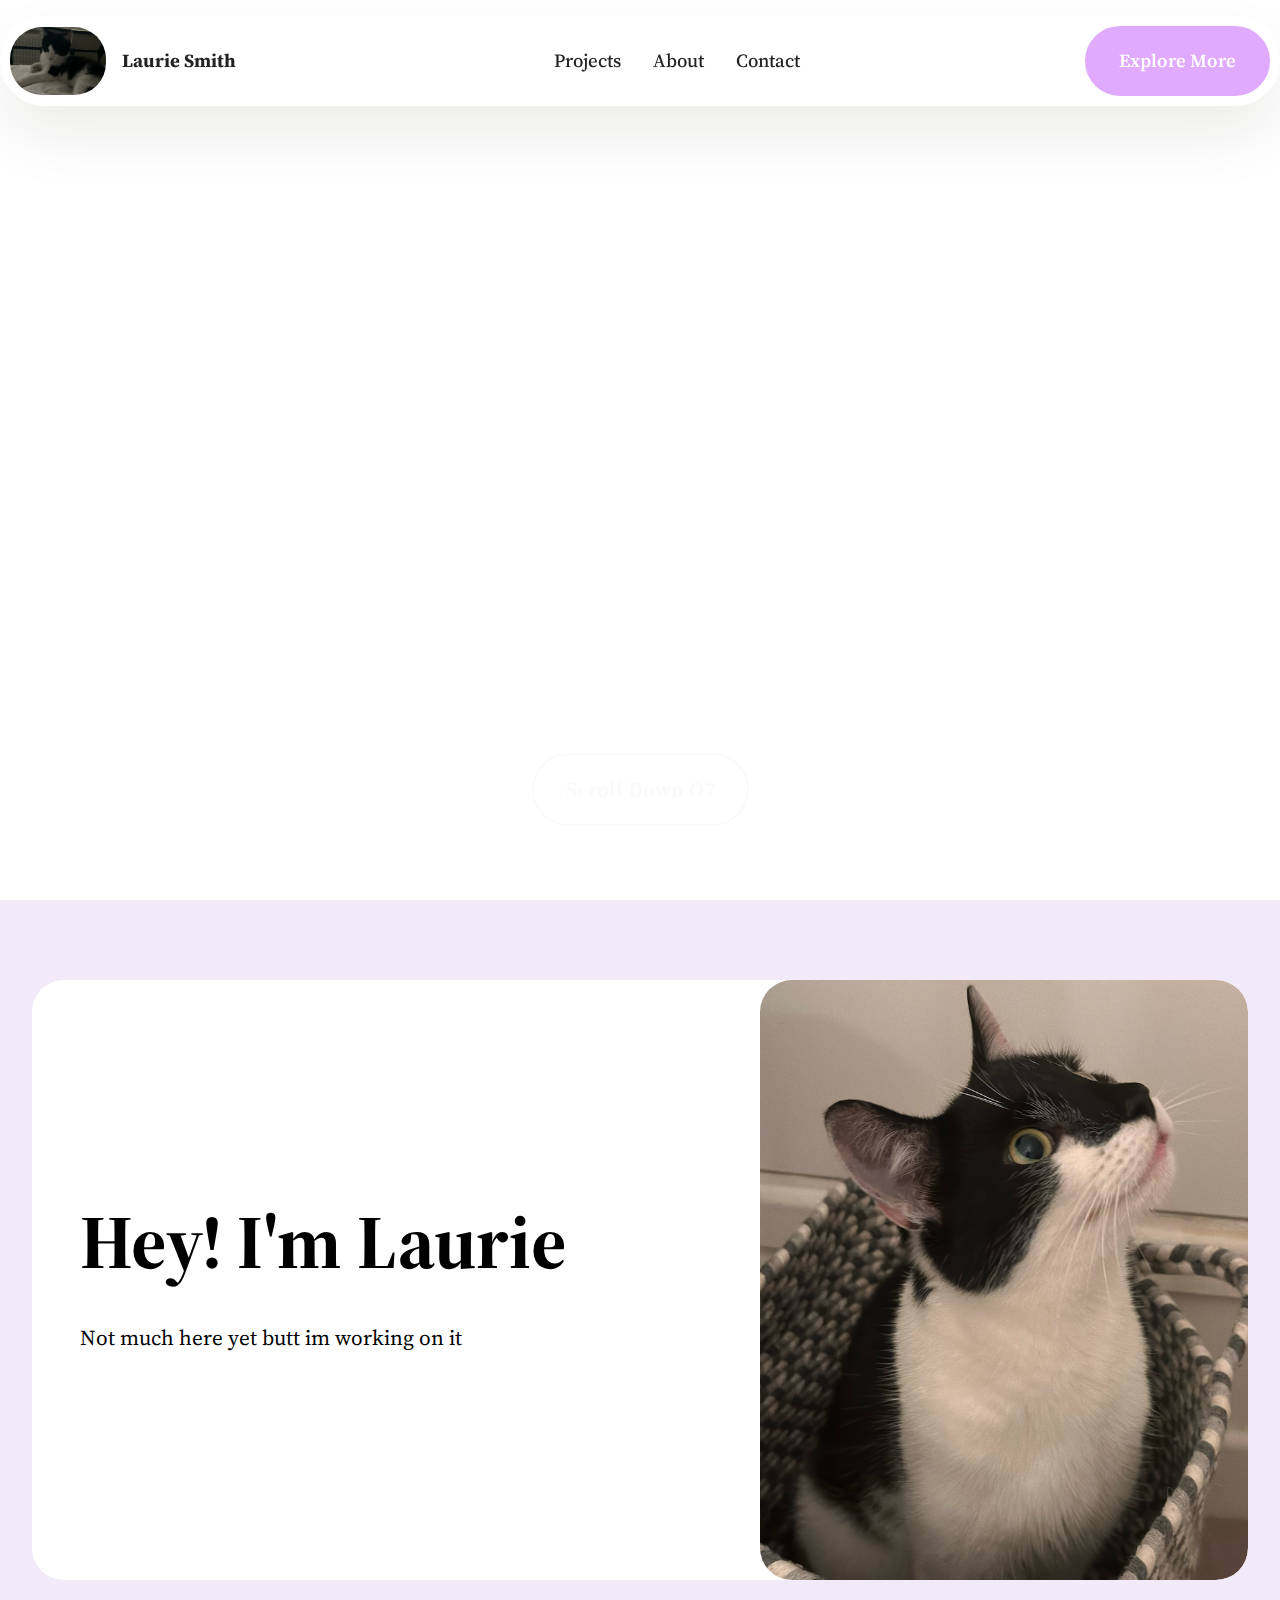
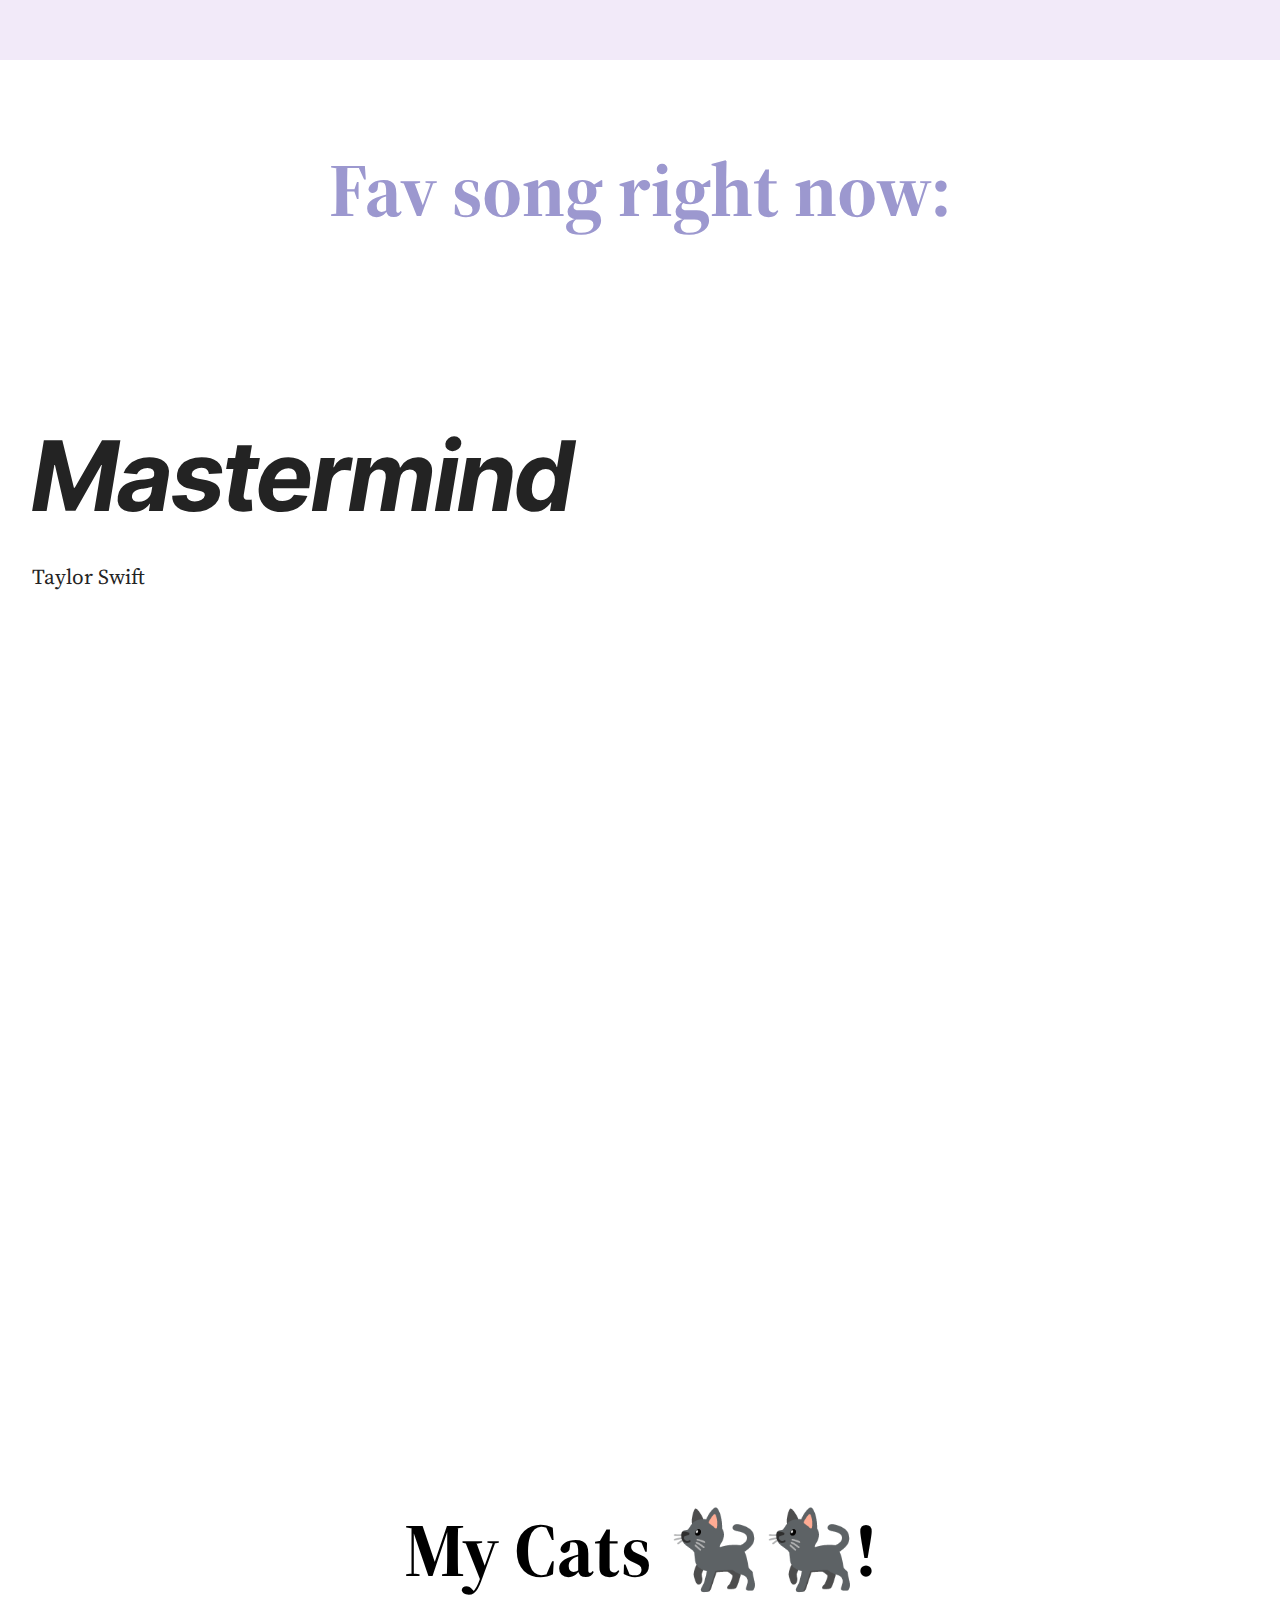
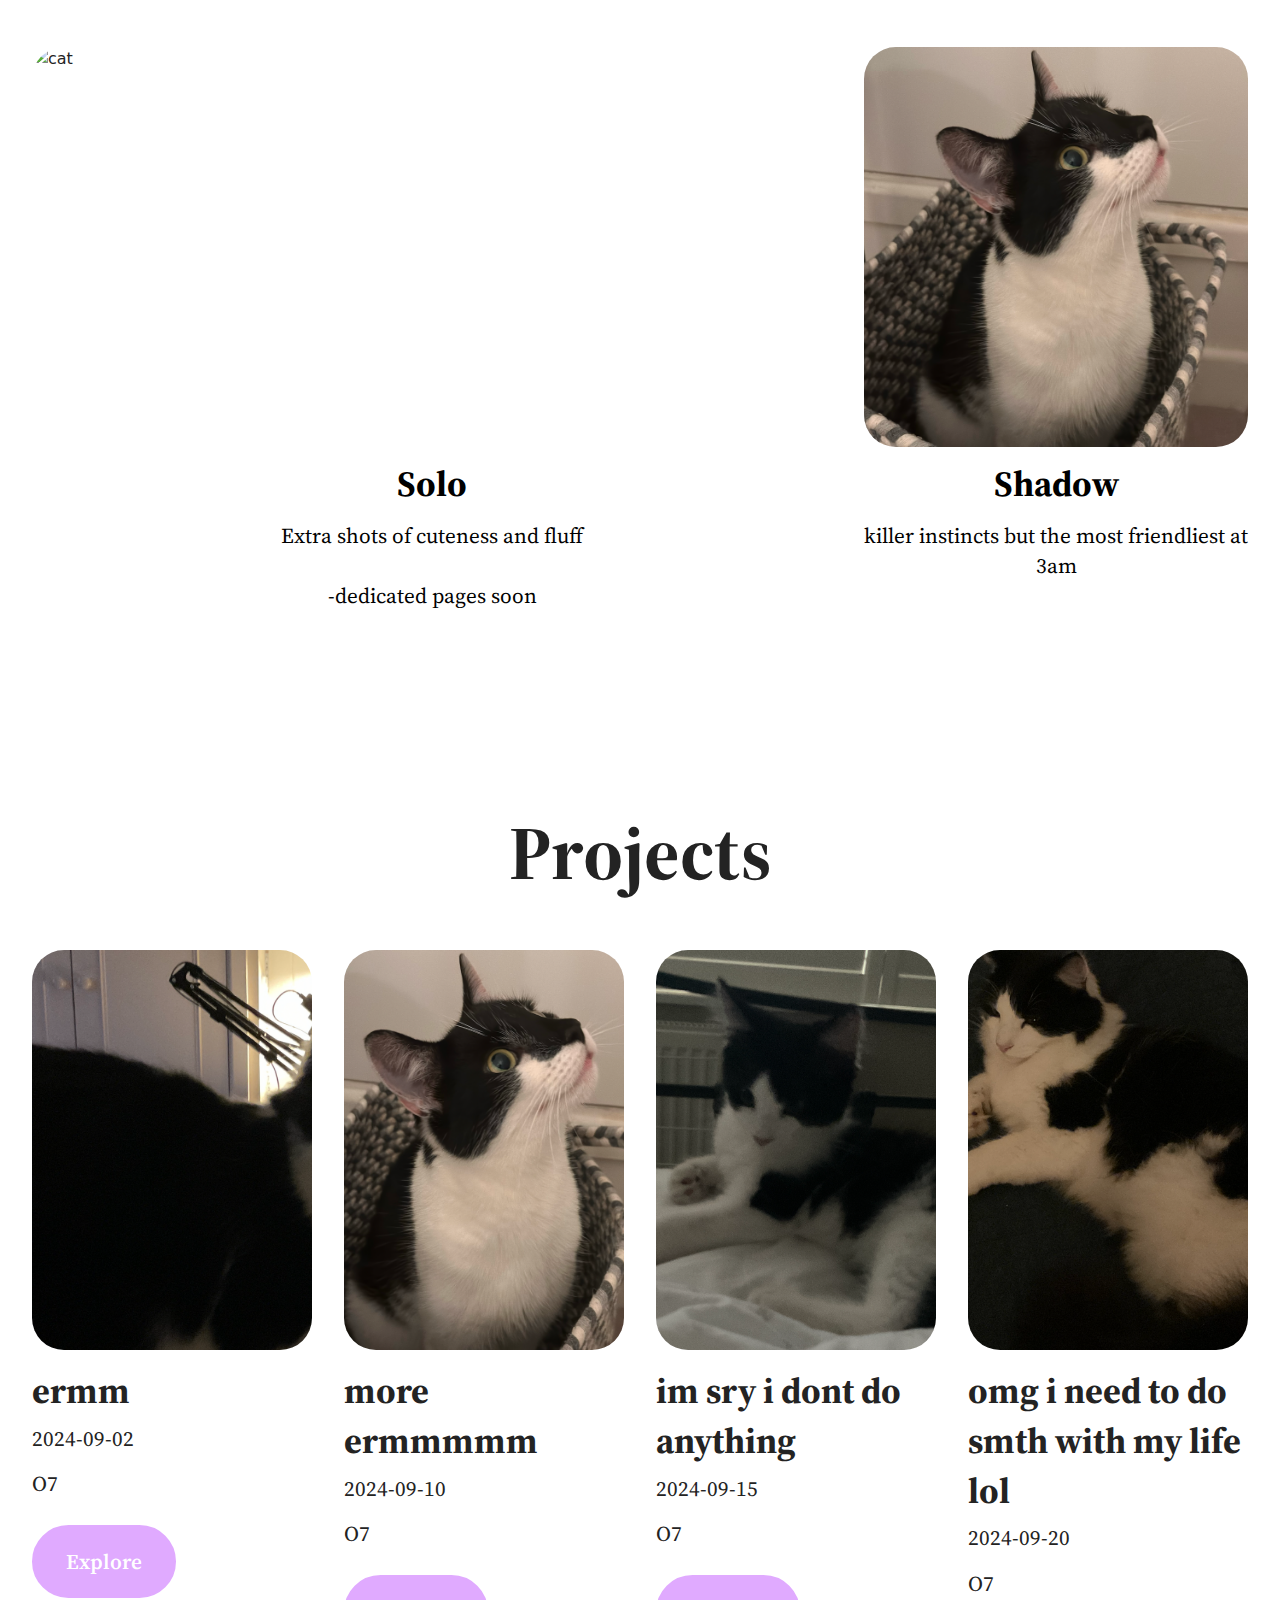
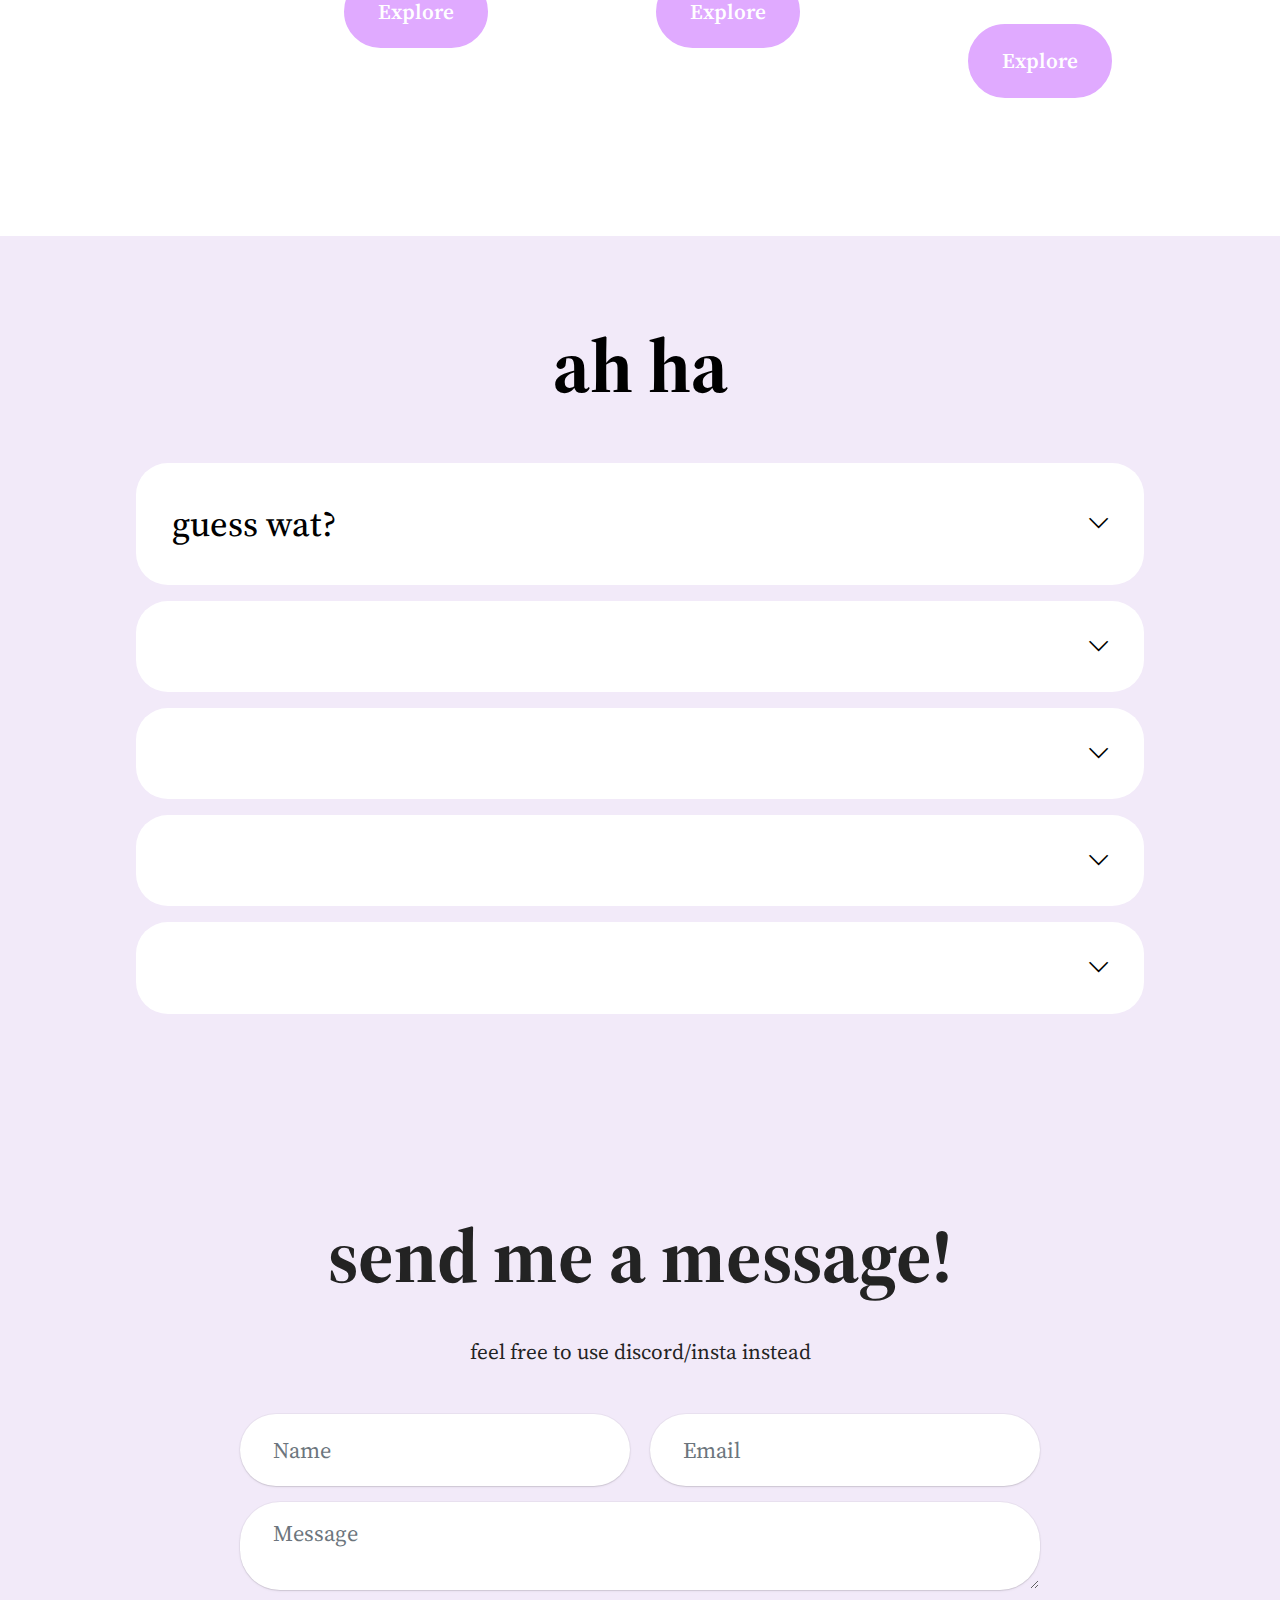
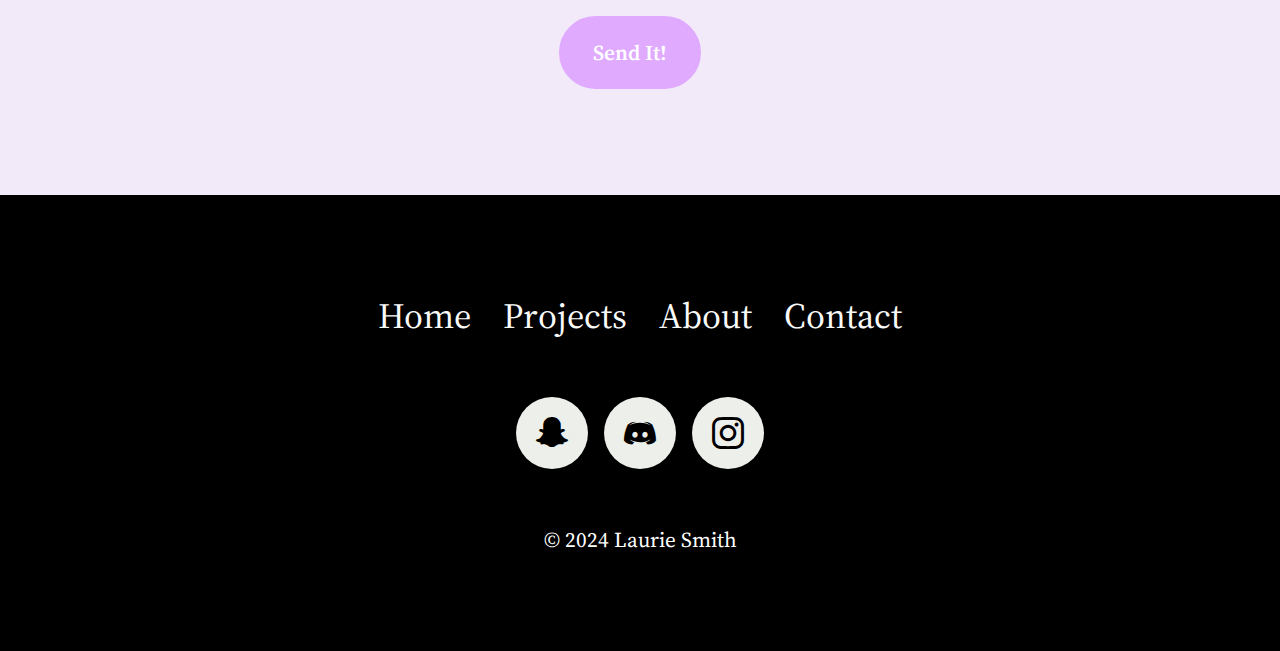
==== commit 8fb0b225: "Update index.html" ====
--- a/index.html
+++ b/index.html
@@ -1,6 +1,5 @@
 <!DOCTYPE html>
-<html  >
-<head>
+<html class="desktop mbr-site-loaded" style=""><head>
   <!-- Site made with Mobirise Website Builder v5.9.18, https://mobirise.com -->
   <meta charset="UTF-8">
   <meta http-equiv="X-UA-Compatible" content="IE=edge">
@@ -19,9 +18,9 @@
   <link rel="stylesheet" href="assets/dropdown/css/style.css">
   <link rel="stylesheet" href="assets/socicon/css/styles.css">
   <link rel="stylesheet" href="assets/theme/css/style.css">
-  <link rel="preload" href="https://fonts.googleapis.com/css2?family=Inter+Tight:wght@400;700&display=swap&display=swap" as="style" onload="this.onload=null;this.rel='stylesheet'">
+  <link rel="stylesheet" href="https://fonts.googleapis.com/css2?family=Inter+Tight:wght@400;700&amp;display=swap&amp;display=swap" as="style" onload="this.onload=null;this.rel='stylesheet'">
   <noscript><link rel="stylesheet" href="https://fonts.googleapis.com/css2?family=Inter+Tight:wght@400;700&display=swap&display=swap"></noscript>
-  <link rel="preload" href="https://fonts.googleapis.com/css2?family=Source+Serif+4:wght@400;700&display=swap&display=swap" as="style" onload="this.onload=null;this.rel='stylesheet'">
+  <link rel="stylesheet" href="https://fonts.googleapis.com/css2?family=Source+Serif+4:wght@400;700&amp;display=swap&amp;display=swap" as="style" onload="this.onload=null;this.rel='stylesheet'">
   <noscript><link rel="stylesheet" href="https://fonts.googleapis.com/css2?family=Source+Serif+4:wght@400;700&display=swap&display=swap"></noscript>
   <link rel="preload" as="style" href="assets/mobirise/css/mbr-additional.css?v=uh73JW"><link rel="stylesheet" href="assets/mobirise/css/mbr-additional.css?v=uh73JW" type="text/css">
 
@@ -29,12 +28,12 @@
   
   
 </head>
-<body>
+<body style="z-index: 0"><section id="top-1" style="display: none;"><a href="https://mobirise.com/offline-website-builder.html">Offline Website Creator</a> Mobirise v5.9.18 <a href="https://mobirise.com/builder/mac-website-builder.html">website design software for mac</a></section>
   
   <section data-bs-version="5.1" class="menu menu2 cid-unfj7fH74K" once="menu" id="menu-5-unfj7fH74K">
 	
 
-	<nav class="navbar navbar-dropdown navbar-fixed-top navbar-expand-lg">
+	<nav class="navbar navbar-dropdown navbar-fixed-top navbar-expand-lg navbar-short">
 		<div class="container">
 			<div class="navbar-brand">
 				<span class="navbar-logo">
@@ -69,7 +68,7 @@
 	</nav>
 </section>
 
-<section data-bs-version="5.1" class="header16 cid-unfj7fI9tt mbr-fullscreen mbr-parallax-background" id="hero-17-unfj7fI9tt">
+<section data-bs-version="5.1" class="header16 cid-unfj7fI9tt mbr-fullscreen mbr-parallax-background" id="hero-17-unfj7fI9tt" style="z-index: 0; background-image: none; position: relative;">
   
   
   <div class="container-fluid">
@@ -83,7 +82,7 @@
       </div>
     </div>
   </div>
-</section>
+<div id="jarallax-container-0" style="position: absolute; top: 0px; left: 0px; width: 100%; height: 100%; overflow: hidden; z-index: -100;"><div style="background-position: 50% 50%; background-size: cover; background-repeat: no-repeat; background-image: url(&quot;file:///Users/lauriesmith/Library/CloudStorage/OneDrive-Personal/website/assets/images/screenshot-2024-09-02-at-10.42.17pm.png&quot;); position: absolute; top: 0px; left: 0px; width: 1350px; height: 968px; overflow: hidden; pointer-events: none; transform-style: preserve-3d; backface-visibility: hidden; will-change: transform, opacity; margin-top: 0px; transform: translate3d(0px, 370.4px, 0px);"></div></div></section>
 
 <section data-bs-version="5.1" class="article05 cid-unfj7fI2G8" id="about-me-5-unfj7fI2G8">
   
@@ -139,7 +138,7 @@
         </div>
         <div class="row justify-content-center">
             <div class="col-12 col-md-12 video-block">
-                <div class="video-wrapper"><iframe class="mbr-embedded-video" src="https://www.youtube.com/embed/FCWSV1tIM0M?rel=0&amp;amp;mute=1&amp;showinfo=0&amp;autoplay=1&amp;loop=1&amp;playlist=FCWSV1tIM0M" width="1280" height="720" frameborder="0" allowfullscreen></iframe></div>
+                <div class="video-wrapper"><iframe class="mbr-embedded-video" src="https://www.youtube.com/embed/FCWSV1tIM0M?rel=0&amp;amp;mute=1&amp;showinfo=0&amp;autoplay=1&amp;loop=1&amp;playlist=FCWSV1tIM0M" width="1280" height="720" frameborder="0" allowfullscreen="" style="height: 723px;"></iframe></div>
                 
             </div>
         </div>
@@ -154,7 +153,7 @@
             <div class="col-12 content-head">
                 <div class="mbr-section-head mb-5">
                     <h4 class="mbr-section-title mbr-fonts-style align-center mb-0 display-2">
-                        <strong>My Cats 🐈‍⬛🐈‍⬛!</strong></h4>
+                        <strong>My Cats 🐈&zwj;⬛🐈&zwj;⬛!</strong></h4>
                     
                 </div>
             </div>
@@ -444,7 +443,7 @@
                         </a>
                     </div>
                     <div class="soc-item">
-                        <a href="https://www.instagram.com/lauriesmith_17?igsh=MTIyZndjMWRma2o5aA%3D%3D&utm_source=qr" target="_blank">
+                        <a href="https://www.instagram.com/lauriesmith_17?igsh=MTIyZndjMWRma2o5aA%3D%3D&amp;utm_source=qr" target="_blank">
                             <span class="mbr-iconfont socicon-instagram socicon"></span>
                         </a>
                     </div>
@@ -457,8 +456,8 @@
             </div>
         </div>
     </div>
-</section><section class="display-7" style="padding: 0;align-items: center;justify-content: center;flex-wrap: wrap;    align-content: center;display: flex;position: relative;height: 4rem;"><a href="https://mobiri.se/3407869" style="flex: 1 1;height: 4rem;position: absolute;width: 100%;z-index: 1;"><img alt="" style="height: 4rem;" src="[data-uri]"></a><p style="margin: 0;text-align: center;" class="display-7">&#8204;</p><a style="z-index:1" href="https://mobirise.com/drag-drop-website-builder.html">Drag and Drop Website Builder</a></section><script src="assets/bootstrap/js/bootstrap.bundle.min.js"></script>  <script src="assets/parallax/jarallax.js"></script>  <script src="assets/smoothscroll/smooth-scroll.js"></script>  <script src="assets/ytplayer/index.js"></script>  <script src="assets/dropdown/js/navbar-dropdown.js"></script>  <script src="assets/mbr-switch-arrow/mbr-switch-arrow.js"></script>  <script src="assets/theme/js/script.js"></script>  <script src="assets/formoid/formoid.min.js"></script>  
-  
-  
-</body>
-</html>+</section><script src="assets/bootstrap/js/bootstrap.bundle.min.js"></script>  <script src="assets/parallax/jarallax.js"></script>  <script src="assets/smoothscroll/smooth-scroll.js"></script>  <script src="assets/ytplayer/index.js"></script>  <script src="assets/dropdown/js/navbar-dropdown.js"></script>  <script src="assets/mbr-switch-arrow/mbr-switch-arrow.js"></script>  <script src="assets/theme/js/script.js"></script>  <script src="assets/formoid/formoid.min.js"></script>  
+  
+  
+
+</body></html>
